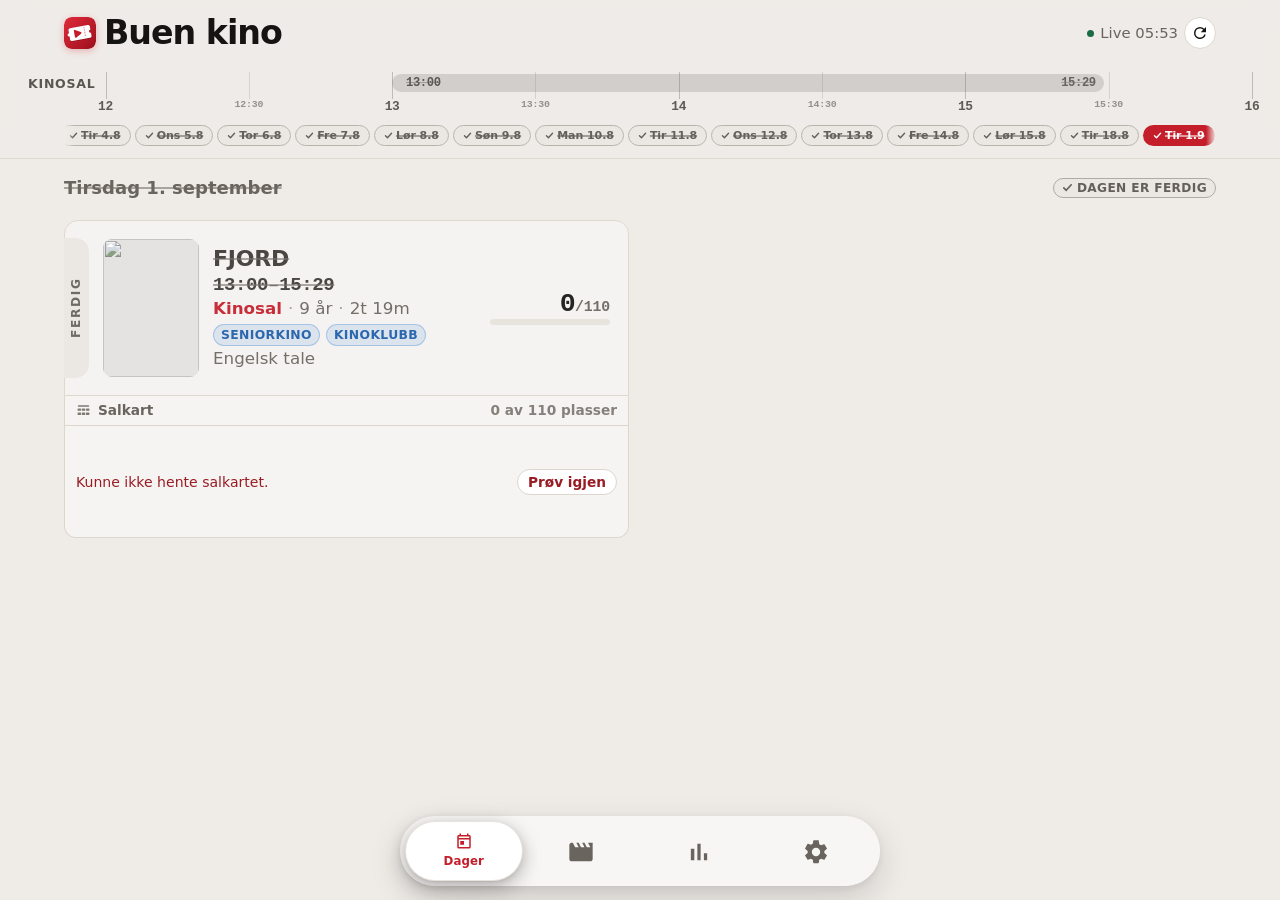
==== index.html @ ae2799fc "Polish timeline theming and relocate expand on non-day tabs Move the phone/tablet expand chevron int" ====
<!DOCTYPE html>
<html lang="nb" data-theme="light">
  <head>
    <meta charset="UTF-8" />
    <meta
      name="viewport"
      content="width=device-width, initial-scale=1, viewport-fit=cover"
    />
    <meta name="theme-color" content="#efece8" />
    <meta name="apple-mobile-web-app-capable" content="yes" />
    <meta name="apple-mobile-web-app-status-bar-style" content="default" />
    <meta name="description" content="Buen kino – program, tider og solgte billetter" />
    <link rel="manifest" href="manifest.webmanifest" />
    <link rel="icon" href="favicon.svg" type="image/svg+xml" />
    <link rel="icon" href="icons/icon-192.png" type="image/png" sizes="192x192" />
    <link rel="apple-touch-icon" href="apple-touch-icon.png" />
    <meta property="og:type" content="website" />
    <meta property="og:title" content="Buen kino" />
    <meta property="og:description" content="Program, tider og solgte billetter for Buen kino" />
    <meta property="og:url" content="https://t3lluz.github.io/Cinema-Info/" />
    <meta property="og:image" content="https://t3lluz.github.io/Cinema-Info/icons/icon-512.png" />
    <meta name="twitter:card" content="summary" />
    <title>Buen kino</title>
    <link rel="stylesheet" href="styles.css?v=127" />
    <script>
      // Paint the saved theme before the first frame, so a dark visitor
      // never sees a light flash. "system"/unset follows the device.
      try {
        var p = JSON.parse(localStorage.getItem("cinemaInfoPrefs") || "{}");
        var theme =
          p.theme === "dark" || p.theme === "light"
            ? p.theme
            : window.matchMedia &&
                window.matchMedia("(prefers-color-scheme: dark)").matches
              ? "dark"
              : "light";
        document.documentElement.dataset.theme = theme;
        delete document.documentElement.dataset.material;
        var tc = document.querySelector('meta[name="theme-color"]');
        if (tc) tc.content = theme === "dark" ? "#121212" : "#efece8";
        if (p.lang === "en") document.documentElement.lang = "en";
      } catch (e) {}
    </script>
  </head>
  <body data-tab="day">
    <!-- Liquid-glass lenses: app.js draws a displacement map matching
         each element's exact size and corner radius onto these filters,
         so Chromium refracts the backdrop at the rim like curved glass.
         Safari/Firefox fall back to the plain blur declared first in
         CSS. Scale stays 0 (no-op) until the map is drawn. -->
    <svg class="liquid-defs" width="0" height="0" aria-hidden="true" focusable="false">
      <filter id="lens-nav" filterUnits="userSpaceOnUse" color-interpolation-filters="sRGB">
        <feImage result="map" preserveAspectRatio="none" />
        <feDisplacementMap in="SourceGraphic" in2="map" scale="0" xChannelSelector="R" yChannelSelector="G" />
      </filter>
      <filter id="lens-nav-rim" filterUnits="userSpaceOnUse" color-interpolation-filters="sRGB">
        <feImage result="map" preserveAspectRatio="none" />
        <feDisplacementMap in="SourceGraphic" in2="map" scale="0" xChannelSelector="R" yChannelSelector="G" />
      </filter>
      <filter id="lens-chip" filterUnits="userSpaceOnUse" color-interpolation-filters="sRGB">
        <feImage result="map" preserveAspectRatio="none" />
        <feDisplacementMap in="SourceGraphic" in2="map" scale="0" xChannelSelector="R" yChannelSelector="G" />
      </filter>
      <filter id="lens-chip-rim" filterUnits="userSpaceOnUse" color-interpolation-filters="sRGB">
        <feImage result="map" preserveAspectRatio="none" />
        <feDisplacementMap in="SourceGraphic" in2="map" scale="0" xChannelSelector="R" yChannelSelector="G" />
      </filter>
      <filter id="lens-header" filterUnits="userSpaceOnUse" color-interpolation-filters="sRGB">
        <feImage result="map" preserveAspectRatio="none" />
        <feDisplacementMap in="SourceGraphic" in2="map" scale="0" xChannelSelector="R" yChannelSelector="G" />
      </filter>
    </svg>
    <header class="top">
      <div class="top-row">
        <div class="brand">
          <img class="brand-mark" src="favicon.svg" alt="" width="28" height="28" />
          <h1>Buen kino</h1>
        </div>
        <div class="top-actions">
          <p id="statusText" class="status">—</p>
          <button id="refreshBtn" class="icon-btn" type="button" aria-label="Oppdater">
            <svg viewBox="0 0 24 24" width="16" height="16" aria-hidden="true">
              <path
                fill="currentColor"
                d="M17.65 6.35A7.95 7.95 0 0 0 12 4a8 8 0 1 0 7.75 10h-2.1A6 6 0 1 1 12 6c1.66 0 3.14.69 4.22 1.78L13 11h7V4l-2.35 2.35Z"
              />
            </svg>
          </button>
        </div>
      </div>

      <div id="timeline" class="timeline" hidden>
        <div id="timelineMain" class="tl-main"></div>
      </div>

      <div id="dayControls" class="day-controls">
        <div class="day-controls-body">
          <button
            id="jumpTodayBtn"
            class="jump-today"
            type="button"
            hidden
            aria-label="Gå til i dag"
          >
            <span class="jump-today-arrow" aria-hidden="true">‹</span>
            <span data-i18n="today">I dag</span>
          </button>
          <div id="dayTabs" class="day-tabs" role="tablist" aria-label="Velg dag"></div>
          <button
            id="timelineExpandBtn"
            class="tl-expand"
            type="button"
            aria-expanded="false"
            aria-controls="timelineMain"
            aria-label="Vis detaljer"
          >
            <svg class="tl-expand-chevron" viewBox="0 0 24 24" width="16" height="16" aria-hidden="true">
              <path
                fill="currentColor"
                d="M7.4 9.4 12 14l4.6-4.6L18 10.8l-6 6-6-6z"
              />
            </svg>
          </button>
        </div>
      </div>
    </header>

    <main class="main">
      <section id="view-day" class="view" data-view="day" aria-live="polite">
        <div id="daySwipe" class="day-swipe">
          <div id="dayPanePrev" class="content day-pane prev no-anim" aria-hidden="true"></div>
          <div id="content" class="content">
            <div class="state loading">
              <div class="spinner" aria-hidden="true"></div>
              <p data-i18n="loading">Henter program…</p>
            </div>
          </div>
          <div id="dayPaneNext" class="content day-pane next no-anim" aria-hidden="true"></div>
        </div>
      </section>

      <section id="view-movies" class="view" data-view="movies" hidden>
        <div id="moviesContent" class="content movies-content"></div>
      </section>

      <section id="view-stats" class="view" data-view="stats" hidden>
        <div id="statsContent" class="content stats-content"></div>
      </section>

      <section id="view-settings" class="view" data-view="settings" hidden>
        <div id="settingsContent" class="content settings-content"></div>
      </section>
    </main>

    <nav class="pill-nav" aria-label="Hovedmeny">
      <!-- Shell / selection / tabs are siblings so each glass layer can
           sample the page behind it. Nesting backdrop-filters stacked a
           fake painted rim on top of a dead backdrop. -->
      <div class="pill-nav-shell">
        <div class="pill-nav-glass" aria-hidden="true"></div>
        <div class="pill-nav-rim" aria-hidden="true"></div>
        <div class="pill-indicator-track" aria-hidden="true">
          <div class="pill-lens">
            <span class="pill-indicator"></span>
            <span class="pill-indicator-rim"></span>
          </div>
        </div>
        <div class="pill-nav-inner" role="tablist">
          <button type="button" class="pill-tab" data-tab="day" role="tab" aria-selected="true" aria-controls="view-day">
            <svg viewBox="0 0 24 24" width="20" height="20" aria-hidden="true">
              <path fill="currentColor" d="M19 4h-1V2h-2v2H8V2H6v2H5c-1.1 0-2 .9-2 2v14c0 1.1.9 2 2 2h14c1.1 0 2-.9 2-2V6c0-1.1-.9-2-2-2Zm0 16H5V10h14v10Zm0-12H5V6h14v2ZM7 12h5v5H7v-5Z" />
            </svg>
            <span class="pill-tab-label" data-i18n="nav.day">Dager</span>
          </button>
          <button type="button" class="pill-tab" data-tab="movies" role="tab" aria-selected="false" aria-controls="view-movies">
            <svg viewBox="0 0 24 24" width="20" height="20" aria-hidden="true">
              <path fill="currentColor" d="M18 4l2 4h-3l-2-4h-2l2 4h-3l-2-4H8l2 4H7L5 4H4c-1.1 0-1.99.9-1.99 2L2 18c0 1.1.9 2 2 2h16c1.1 0 2-.9 2-2V4h-4Z" />
            </svg>
            <span class="pill-tab-label" data-i18n="nav.movies">Filmer</span>
          </button>
          <button type="button" class="pill-tab" data-tab="stats" role="tab" aria-selected="false" aria-controls="view-stats">
            <svg viewBox="0 0 24 24" width="20" height="20" aria-hidden="true">
              <path fill="currentColor" d="M5 9.2h3V19H5V9.2ZM10.6 5h2.8v14h-2.8V5Zm5.6 8H19v6h-2.8v-6Z" />
            </svg>
            <span class="pill-tab-label" data-i18n="nav.stats">Statistikk</span>
          </button>
          <button type="button" class="pill-tab" data-tab="settings" role="tab" aria-selected="false" aria-controls="view-settings">
            <svg viewBox="0 0 24 24" width="20" height="20" aria-hidden="true">
              <path fill="currentColor" d="M19.14 12.94c.04-.31.06-.63.06-.94s-.02-.63-.06-.94l2.03-1.58a.49.49 0 0 0 .12-.61l-1.92-3.32a.49.49 0 0 0-.59-.22l-2.39.96a7.1 7.1 0 0 0-1.63-.94l-.36-2.54A.49.49 0 0 0 13.9 2h-3.8a.49.49 0 0 0-.48.41l-.36 2.54c-.6.24-1.14.55-1.63.94l-2.39-.96a.49.49 0 0 0-.59.22L2.73 8.87a.48.48 0 0 0 .12.61l2.03 1.58c-.04.31-.06.63-.06.94s.02.63.06.94l-2.03 1.58a.49.49 0 0 0-.12.61l1.92 3.32c.12.22.37.29.59.22l2.39-.96c.5.39 1.04.71 1.63.94l.36 2.54c.05.24.24.41.48.41h3.8c.24 0 .44-.17.49-.41l.36-2.54c.6-.24 1.14-.55 1.63-.94l2.39.96c.22.08.47 0 .59-.22l1.92-3.32a.49.49 0 0 0-.12-.61l-2.01-1.58ZM12 15.6A3.6 3.6 0 1 1 12 8.4a3.6 3.6 0 0 1 0 7.2Z" />
            </svg>
            <span class="pill-tab-label" data-i18n="nav.settings">Innstillinger</span>
          </button>
        </div>
      </div>
    </nav>

    <script src="app.js?v=94" type="module"></script>
  </body>
</html>
---- styles.css ----
:root,
[data-theme="light"] {
  --bg: #efece8;
  --surface: #ffffff;
  --ink: #161412;
  --muted: #6a645e;
  --line: #ddd6cd;
  --accent: #c41e2a;
  --accent-soft: #fdecee;
  --ok: #1b6b45;
  --ok-soft: #e5f5ec;
  --warn: #9a6700;
  --warn-soft: #fff4d6;
  /* Reserved (held) seats — blue, clearly apart from sold red,
     door-phase amber, and scanned green. */
  --hold: #1d6fd4;
  --done: #6f6964;
  --done-soft: #ebe7e2;
  /* —— Frosted chrome tokens ——
     Navbar, header, and chips use a translucent blur fill.
     Highlight = the specular top edge; stroke = the pane's rim. */
  --glass-fill: rgba(255, 255, 255, 0.52);
  --glass-stroke: rgba(255, 255, 255, 0.62);
  --glass-highlight: rgba(255, 255, 255, 0.75);
  --glass-ring: rgba(22, 20, 18, 0.08);
  /* Refraction: light bends at the rim of a pane — a bright arc where
     it enters (top-left), a softer arc where it leaves (bottom-right),
     a faint glow through the pane, and a vertical sheen. */
  --refract-hi: rgba(255, 255, 255, 0.95);
  --refract-lo: rgba(255, 255, 255, 0.5);
  --refract-glow: rgba(255, 255, 255, 0.26);
  --glass-sheen: rgba(255, 255, 255, 0.3);
  --nav-shadow:
    0 12px 32px rgba(22, 20, 18, 0.16),
    0 2px 8px rgba(22, 20, 18, 0.08);
  /* Selection pebble: solid surface chip with a soft lift shadow. */
  --nav-chip-fill: #ffffff;
  --nav-chip-border: color-mix(in srgb, var(--line) 70%, transparent);
  --nav-chip-shadow:
    0 8px 22px rgba(22, 20, 18, 0.14),
    0 3px 8px rgba(22, 20, 18, 0.1),
    0 1px 2px rgba(22, 20, 18, 0.06);
  --font: "Segoe UI", system-ui, -apple-system, sans-serif;
  --mono: ui-monospace, "SF Mono", Menlo, Consolas, monospace;
  --safe-top: env(safe-area-inset-top, 0px);
  --safe-bottom: env(safe-area-inset-bottom, 0px);
  --nav-h: 66px;
  /* Shared content column — stays phone-sized on mobile, widens on larger screens. */
  --page-max: 720px;
  --page-pad-x: 16px;
  --day-max: 560px;
  --nav-max: 360px;
}

[data-theme="dark"] {
  --bg: #121212;
  --surface: #1e1e1e;
  --ink: #f0f0f0;
  --muted: #a8a8a8;
  --line: #333333;
  --accent: #f04751;
  --accent-soft: #3d1f1e;
  --ok: #62d296;
  --ok-soft: #1e3228;
  --warn: #e8ba55;
  --warn-soft: #332c18;
  --hold: #5b9cf5;
  --done: #9a9a9a;
  --done-soft: #2a2a2a;
  --glass-fill: rgba(40, 40, 40, 0.55);
  --glass-stroke: rgba(255, 255, 255, 0.12);
  --glass-highlight: rgba(255, 255, 255, 0.12);
  --glass-ring: rgba(0, 0, 0, 0.35);
  --refract-hi: rgba(255, 255, 255, 0.3);
  --refract-lo: rgba(255, 255, 255, 0.1);
  --refract-glow: rgba(255, 255, 255, 0.05);
  --glass-sheen: rgba(255, 255, 255, 0.07);
  --nav-shadow:
    0 12px 32px rgba(0, 0, 0, 0.5),
    0 2px 8px rgba(0, 0, 0, 0.3);
  --nav-chip-fill: #2a2a2a;
  --nav-chip-border: color-mix(in srgb, var(--line) 80%, transparent);
  --nav-chip-shadow:
    0 10px 24px rgba(0, 0, 0, 0.5),
    0 3px 8px rgba(0, 0, 0, 0.35),
    0 1px 2px rgba(0, 0, 0, 0.25);
}

* {
  box-sizing: border-box;
}

.theme-anim body,
.theme-anim body * {
  transition:
    background-color 0.35s ease,
    color 0.35s ease,
    border-color 0.35s ease !important;
}

html,
body {
  margin: 0;
  padding: 0;
  /* Views slide in horizontally; never let that push the layout sideways. */
  overflow-x: clip;
}

.no-trans {
  transition: none !important;
}

/* One focus ring for everything a keyboard can reach. */
button:focus-visible,
a:focus-visible,
summary:focus-visible,
input:focus-visible {
  outline: 2px solid var(--accent);
  outline-offset: 2px;
}

html {
  background: var(--bg);
}

body {
  min-height: 100dvh;
  font-family: var(--font);
  color: var(--ink);
  background: var(--bg);
  display: flex;
  flex-direction: column;
  -webkit-tap-highlight-color: transparent;
}

/* The SVG holding the lens filter must never take part in layout. */
.liquid-defs {
  position: absolute;
  width: 0;
  height: 0;
  overflow: hidden;
}

.top {
  position: sticky;
  top: 0;
  z-index: 10;
  /* Horizontal inset lives on the inner column so header + main share one center. */
  padding: calc(12px + var(--safe-top)) 0 10px;
  background: color-mix(in srgb, var(--bg) 55%, transparent);
  border-bottom: 1px solid color-mix(in srgb, var(--line) 80%, transparent);
  backdrop-filter: blur(12px) url(#lens-header) saturate(1);
  -webkit-backdrop-filter: blur(12px) saturate(1);
}

/* Same centered column as .content: max width, then shared side padding. */
.top > * {
  box-sizing: border-box;
  max-width: var(--page-max);
  margin-left: auto;
  margin-right: auto;
  width: 100%;
  padding-left: var(--page-pad-x);
  padding-right: var(--page-pad-x);
}

.top-row {
  display: flex;
  align-items: center;
  justify-content: space-between;
  gap: 10px;
  margin-bottom: 0;
  min-width: 0;
  flex-wrap: nowrap;
  transition: margin-bottom 0.25s ease;
}

body[data-tab="day"] .top-row {
  margin-bottom: 12px;
}

.brand {
  display: flex;
  align-items: center;
  gap: 8px;
  min-width: 0;
  flex: 1 1 auto;
}

/* The same mark as the installed app icon, so the page and the home
   screen shortcut read as one thing. Sized to the title line height. */
.brand-mark {
  width: 28px;
  height: 28px;
  flex: 0 0 auto;
  border-radius: 7px;
  box-shadow: 0 2px 7px color-mix(in srgb, var(--accent) 28%, transparent);
}

h1 {
  margin: 0;
  min-width: 0;
  font-size: clamp(1.2rem, 4.5vw, 1.55rem);
  font-weight: 800;
  letter-spacing: -0.03em;
  line-height: 1.15;
  white-space: nowrap;
  overflow: hidden;
  text-overflow: ellipsis;
}

.top-actions {
  display: flex;
  align-items: center;
  gap: 6px;
  flex: 0 1 auto;
  min-width: 0;
}

.icon-btn {
  width: 28px;
  height: 28px;
  border: 1px solid var(--line);
  border-radius: 50%;
  background: var(--surface);
  color: var(--ink);
  display: inline-flex;
  align-items: center;
  justify-content: center;
  cursor: pointer;
  flex-shrink: 0;
  transition: background 0.15s ease, transform 0.15s ease;
}

.icon-btn svg {
  width: 16px;
  height: 16px;
}

.icon-btn:active {
  background: color-mix(in srgb, var(--ink) 8%, var(--surface));
  transform: scale(0.92);
}

@media (hover: hover) {
  .icon-btn:hover {
    border-color: color-mix(in srgb, var(--accent) 40%, var(--line));
    color: var(--accent);
  }
}

.icon-btn[hidden] {
  display: none;
}

.icon-btn.spinning svg {
  animation: spin 0.8s linear infinite;
}

/* The pill row collapses via a 1fr→0fr grid track so the header resizes
   smoothly on tab switches instead of jumping when the pills vanish. */
.day-controls {
  display: grid;
  grid-template-rows: 1fr;
  margin-top: 6px;
  transition:
    grid-template-rows 0.25s ease,
    margin-top 0.25s ease,
    opacity 0.2s ease,
    visibility 0.25s;
}

.day-controls[hidden] {
  display: grid;
  grid-template-rows: 0fr;
  margin-top: 0;
  visibility: hidden;
  opacity: 0;
  pointer-events: none;
}

/* Padding would keep the collapsed track 2px tall; fold it away too. */
.day-controls[hidden] .day-tabs {
  padding-bottom: 0;
}

.day-controls[hidden] .day-controls-body {
  overflow: hidden;
}

.day-controls-body {
  display: flex;
  align-items: center;
  gap: 8px;
  min-height: 0;
  min-width: 0;
}

/* Soften the pills into the expand chevron on the right, matching the
   left-edge fade of the day strip. */
.day-controls-body:has(.tl-expand:not([hidden])) .day-tabs {
  mask-image: linear-gradient(
    to right,
    transparent,
    #000 10px,
    #000 calc(100% - 18px),
    transparent
  );
}

/* One-tap return when browsing another day — sits outside the scroll
   strip so today is always reachable without hunting for its pill.
   Day pills share these metrics so the strip stays one height. */
.jump-today,
.day-tab {
  padding: 3px 9px;
  font-size: 11px;
  font-weight: 700;
  letter-spacing: -0.005em;
  line-height: 1.2;
}

.jump-today {
  flex: 0 0 auto;
  display: inline-flex;
  align-items: center;
  justify-content: center;
  gap: 2px;
  margin: 0;
  padding-left: 7px;
  border: 1px solid color-mix(in srgb, var(--accent) 45%, var(--line));
  border-radius: 999px;
  background: color-mix(in srgb, var(--accent) 10%, var(--surface));
  color: color-mix(in srgb, var(--accent) 88%, var(--ink));
  font: inherit;
  font-size: 11px;
  font-weight: 700;
  letter-spacing: -0.005em;
  line-height: 1.2;
  white-space: nowrap;
  cursor: pointer;
  transition: background 0.2s ease, transform 0.15s ease;
}

.jump-today-arrow {
  font-size: 1.05em;
  font-weight: 800;
  line-height: 1;
  opacity: 0.85;
}

.jump-today[data-dir="forward"] {
  flex-direction: row-reverse;
  padding-left: 9px;
  padding-right: 7px;
}

.jump-today:active {
  transform: scale(0.95);
}

.jump-today[hidden] {
  display: none;
}

.day-tabs {
  position: relative;
  display: flex;
  align-items: center;
  gap: 4px;
  flex: 1 1 auto;
  min-height: 0;
  min-width: 0;
  overflow-x: auto;
  margin: 0;
  padding: 0 1px;
  scroll-padding-inline: 2px;
  transition: padding-bottom 0.25s ease;
  scrollbar-width: none;
  -webkit-overflow-scrolling: touch;
  scroll-snap-type: x proximity;
  overscroll-behavior-x: contain;
  /* Soften the hard clip as pills scroll off either edge. */
  mask-image: linear-gradient(
    to right,
    transparent,
    #000 10px,
    #000 calc(100% - 10px),
    transparent
  );
}

.day-indicator {
  position: absolute;
  top: 0;
  bottom: 0;
  height: auto;
  border-radius: 999px;
  background: var(--accent);
  z-index: 0;
  pointer-events: none;
  transition:
    left 0.32s cubic-bezier(0.3, 1.25, 0.4, 1),
    width 0.32s cubic-bezier(0.3, 1.25, 0.4, 1),
    transform 0.28s cubic-bezier(0.34, 1.56, 0.5, 1);
}

/* Travel shape of the liquid move: while gliding, the blob squashes
   flatter and a touch wider like a droplet in motion, then the base
   transition springs it back to its resting shape as it lands. */
.day-indicator.liquid-travel,
.seg-indicator.liquid-travel {
  transform: scaleX(1.08) scaleY(0.75);
  transition:
    left 0.32s cubic-bezier(0.3, 1.25, 0.4, 1),
    width 0.32s cubic-bezier(0.3, 1.25, 0.4, 1),
    transform 0.14s cubic-bezier(0.3, 0.7, 0.4, 1);
}

.day-tabs::-webkit-scrollbar {
  display: none;
}

/* Slim enough that a week fits on a phone: the strip is a way to move
   between days, not a place to read a date off — the day's full name is
   spelled out in the heading right below it. Same size as .jump-today. */
.day-tab {
  position: relative;
  z-index: 1;
  flex: 0 0 auto;
  display: inline-flex;
  align-items: center;
  gap: 3px;
  scroll-snap-align: center;
  border: 1px solid var(--line);
  background: var(--surface);
  color: var(--ink);
  border-radius: 999px;
  font: inherit;
  font-size: 11px;
  font-weight: 700;
  letter-spacing: -0.005em;
  line-height: 1.2;
  cursor: pointer;
  white-space: nowrap;
  transition: background 0.25s ease 0.08s, color 0.25s ease 0.08s,
    border-color 0.25s ease 0.08s, transform 0.15s ease;
}

/* The pill is slim to look at, but the thumb gets a full-height target. */
.day-tab::after {
  content: "";
  position: absolute;
  inset: -8px 0;
}

.day-tab:active {
  transform: scale(0.95);
}

.day-tab.past {
  opacity: 0.9;
}

/* A day whose last showing has finished is ticked off and crossed out,
   so the strip reads like a week you can see the end of. */
.day-tab-check {
  display: none;
  width: 9px;
  height: 9px;
  flex: 0 0 auto;
  fill: none;
  stroke: currentColor;
  stroke-width: 2.4;
  stroke-linecap: round;
  stroke-linejoin: round;
}

/* Today keeps an accent outline even when you are browsing another day,
   so the strip always says where "now" is. */
.day-tab.today {
  border-color: color-mix(in srgb, var(--accent) 45%, var(--line));
  color: color-mix(in srgb, var(--accent) 82%, var(--ink));
}

.day-tab.done {
  background: var(--done-soft);
  border-color: color-mix(in srgb, var(--done) 32%, var(--line));
  color: color-mix(in srgb, var(--done) 88%, var(--ink));
  opacity: 1;
}

.day-tab.done .day-tab-check {
  display: block;
}

.day-tab.done .day-tab-label {
  text-decoration: line-through;
  text-decoration-thickness: 1.5px;
  text-decoration-color: color-mix(in srgb, currentColor 55%, transparent);
}

.day-tab[aria-selected="true"] {
  background: transparent;
  border-color: transparent;
  color: #fff;
  opacity: 1;
}

/* The freshness note carries a dot: grey for the nightly snapshot, a
   pulsing green while the numbers are coming straight from DX. */
.status {
  display: flex;
  align-items: center;
  justify-content: flex-end;
  gap: 6px;
  margin: 0;
  min-width: 0;
  max-width: min(9.5rem, 34vw);
  font-size: 0.72rem;
  color: var(--muted);
  text-align: right;
  line-height: 1.2;
  white-space: nowrap;
  overflow: hidden;
  text-overflow: ellipsis;
}

.status::before {
  content: "";
  width: 7px;
  height: 7px;
  flex: 0 0 auto;
  border-radius: 50%;
  background: color-mix(in srgb, var(--muted) 50%, transparent);
  transition: background-color 0.25s ease;
}

.status.live::before {
  --pulse-color: var(--ok);
  background: var(--ok);
  animation: pulse 2.2s ease-in-out infinite;
}

.status.bad::before {
  background: var(--accent);
}

/* —— Header timeline ——
   Compact coloured pills with start/end clocks.
   Expand → rich Gantt (poster + title + times). On phone/tablet the
   track area scrolls horizontally so bars have room. */
.timeline {
  position: relative;
  display: flex;
  flex-direction: column;
  gap: 4px;
  /* Only set vertical margin — horizontal auto centering comes from .top > *. */
  margin-top: 12px;
  padding: 8px 0 2px;
  animation: rise 0.32s ease both;
}

.timeline[hidden] {
  display: none;
}

.tl-main {
  display: grid;
  grid-template-columns: auto minmax(0, 1fr);
  gap: 10px;
  align-items: stretch;
  min-width: 0;
}

.tl-names {
  display: flex;
  flex-direction: column;
  gap: 6px;
  justify-content: flex-start;
  padding-bottom: 18px;
  transition: gap 0.4s cubic-bezier(0.3, 0.75, 0.25, 1);
}

.tl-lane-name {
  height: 22px;
  display: flex;
  align-items: center;
  font-size: 0.58rem;
  font-weight: 750;
  letter-spacing: 0.06em;
  text-transform: uppercase;
  color: color-mix(in srgb, var(--muted) 82%, var(--ink));
  white-space: nowrap;
  overflow: hidden;
  transition:
    height 0.4s cubic-bezier(0.3, 0.75, 0.25, 1),
    opacity 0.3s ease;
}

.tl-lane-short {
  display: none;
}

.tl-scroller {
  min-width: 0;
  overflow: visible;
}

/* Timeline detail chevron — phone/tablet only (desktop uses hover).
   Day tab: docks at the far right of the pills (paired with "I dag").
   Other tabs: lives in the header actions next to refresh. */
.tl-expand {
  flex: 0 0 auto;
  display: inline-flex;
  align-items: center;
  justify-content: center;
  width: 28px;
  height: 28px;
  margin: 0;
  padding: 0;
  border: 1px solid color-mix(in srgb, var(--line) 85%, var(--ink));
  border-radius: 999px;
  background: color-mix(in srgb, var(--surface) 92%, transparent);
  color: color-mix(in srgb, var(--muted) 55%, var(--ink));
  box-shadow: 0 1px 2px color-mix(in srgb, var(--ink) 6%, transparent);
  font: inherit;
  line-height: 1;
  cursor: pointer;
  -webkit-tap-highlight-color: transparent;
  z-index: 2;
  transition:
    color 0.22s ease,
    background 0.22s ease,
    border-color 0.22s ease,
    box-shadow 0.22s ease,
    transform 0.15s ease;
}

.tl-expand:hover {
  color: var(--ink);
  border-color: color-mix(in srgb, var(--accent) 38%, var(--line));
  background: color-mix(in srgb, var(--surface) 94%, var(--accent-soft));
}

.tl-expand:active {
  transform: scale(0.94);
}

.tl-expand:focus {
  outline: none;
}

.tl-expand:focus-visible {
  outline: 2px solid color-mix(in srgb, var(--accent) 55%, var(--ink));
  outline-offset: 2px;
}

.tl-expand[hidden] {
  display: none;
}

.tl-expand[aria-expanded="true"] {
  color: color-mix(in srgb, var(--accent) 82%, var(--ink));
  border-color: color-mix(in srgb, var(--accent) 48%, var(--line));
  background: color-mix(in srgb, var(--accent-soft) 62%, var(--surface));
  box-shadow: 0 1px 3px color-mix(in srgb, var(--accent) 16%, transparent);
}

.tl-expand-chevron {
  display: block;
  flex: 0 0 auto;
  transition: transform 0.4s cubic-bezier(0.3, 0.75, 0.25, 1);
}

.tl-expand[aria-expanded="true"] .tl-expand-chevron {
  transform: rotate(180deg);
}

/* Header chrome twin of .icon-btn — same circle family as refresh. */
.tl-expand--header {
  background: var(--surface);
  border-color: var(--line);
  color: var(--ink);
  box-shadow: none;
}

.tl-expand--header:hover {
  border-color: color-mix(in srgb, var(--accent) 40%, var(--line));
  color: var(--accent);
  background: var(--surface);
}

.tl-expand--header[aria-expanded="true"] {
  color: var(--accent);
  border-color: color-mix(in srgb, var(--accent) 45%, var(--line));
  background: color-mix(in srgb, var(--accent-soft) 70%, var(--surface));
}

[data-theme="dark"] .tl-expand,
[data-theme="dark"] .tl-expand--header {
  background: color-mix(in srgb, var(--surface) 88%, #fff);
  border-color: color-mix(in srgb, var(--line) 70%, #fff);
  color: color-mix(in srgb, var(--ink) 88%, var(--muted));
}

[data-theme="dark"] .tl-expand[aria-expanded="true"],
[data-theme="dark"] .tl-expand--header[aria-expanded="true"] {
  color: var(--accent);
  border-color: color-mix(in srgb, var(--accent) 50%, var(--line));
  background: color-mix(in srgb, var(--accent-soft) 75%, var(--surface));
}

@media (min-width: 860px) and (hover: hover) {
  .tl-expand {
    display: none;
  }
}

/* Phone: shorter hall labels (Kino/Stor) and a tighter gutter so the
   tracks themselves get the width. Full names return from 700px up. */
@media (max-width: 699px) {
  .tl-main {
    gap: 6px;
  }

  .tl-lane-name {
    font-size: 0.5rem;
    letter-spacing: 0.04em;
  }

  .tl-lane-full {
    display: none;
  }

  .tl-lane-short {
    display: inline;
  }
}

/* Phone/tablet expanded: widen the track canvas and scroll sideways. */
@media (max-width: 859px) {
  .timeline.is-expanded .tl-scroller {
    overflow-x: auto;
    overscroll-behavior-x: contain;
    -webkit-overflow-scrolling: touch;
    scrollbar-width: none;
    mask-image: linear-gradient(
      to right,
      transparent,
      #000 12px,
      #000 calc(100% - 12px),
      transparent
    );
  }

  .timeline.is-expanded .tl-scroller::-webkit-scrollbar {
    display: none;
  }

  .timeline.is-expanded .tl-area {
    min-width: max(100%, 46rem);
  }
}

.tl-area {
  position: relative;
  min-width: 0;
}

.tl-gridlines {
  position: absolute;
  inset: 0 0 18px;
  pointer-events: none;
  z-index: 0;
}

.tl-gridline {
  position: absolute;
  top: 0;
  bottom: 0;
  width: 1px;
  background: color-mix(in srgb, var(--ink) 14%, var(--line));
  transition: left 0.4s cubic-bezier(0.3, 0.75, 0.25, 1), opacity 0.3s ease;
}

.tl-gridline.minor {
  background: color-mix(in srgb, var(--ink) 7%, var(--line));
  opacity: 0.7;
}

.tl-tracks {
  position: relative;
  z-index: 1;
  display: flex;
  flex-direction: column;
  gap: 6px;
  transition: gap 0.4s cubic-bezier(0.3, 0.75, 0.25, 1);
}

.tl-track {
  position: relative;
  height: 22px;
  background: transparent;
  transition:
    height 0.4s cubic-bezier(0.3, 0.75, 0.25, 1),
    opacity 0.3s ease;
}

/* Morphing between days: bars glide and stretch to the new day's shows,
   timed to land with the page as it slides in. Compact clocks sit at
   opposite ends; expand grows poster + title in place. */
.tl-block {
  position: absolute;
  top: 2px;
  bottom: 2px;
  border: 0;
  border-radius: 999px;
  background: color-mix(in srgb, var(--accent) 82%, transparent);
  color: #fff;
  display: flex;
  align-items: center;
  justify-content: flex-start;
  gap: 6px;
  padding: 0 8px;
  overflow: hidden;
  white-space: nowrap;
  cursor: pointer;
  -webkit-tap-highlight-color: transparent;
  font: inherit;
  text-align: left;
  container-type: inline-size;
  box-shadow: 0 1px 2px color-mix(in srgb, var(--ink) 10%, transparent);
  transition:
    left 0.4s cubic-bezier(0.3, 0.75, 0.25, 1),
    width 0.4s cubic-bezier(0.3, 0.75, 0.25, 1),
    top 0.38s cubic-bezier(0.3, 0.75, 0.25, 1),
    bottom 0.38s cubic-bezier(0.3, 0.75, 0.25, 1),
    opacity 0.3s ease,
    background-color 0.35s ease,
    color 0.3s ease,
    box-shadow 0.35s ease,
    border-radius 0.38s cubic-bezier(0.3, 0.75, 0.25, 1),
    padding 0.38s cubic-bezier(0.3, 0.75, 0.25, 1),
    gap 0.35s ease,
    transform 0.12s ease;
}

.tl-block-poster,
.tl-block-poster-fallback {
  display: block;
  flex: 0 0 0;
  width: 0;
  height: 0;
  min-width: 0;
  min-height: 0;
  opacity: 0;
  margin: 0;
  padding: 0;
  border: 0;
  overflow: hidden;
  pointer-events: none;
  border-radius: 6px;
  object-fit: cover;
  background: color-mix(in srgb, var(--line) 55%, var(--surface));
  transition:
    width 0.4s cubic-bezier(0.3, 0.75, 0.25, 1),
    height 0.4s cubic-bezier(0.3, 0.75, 0.25, 1),
    flex-basis 0.4s cubic-bezier(0.3, 0.75, 0.25, 1),
    opacity 0.28s ease,
    margin 0.4s cubic-bezier(0.3, 0.75, 0.25, 1);
}

.tl-block-poster-fallback {
  display: flex;
  align-items: center;
  justify-content: center;
  font-size: 0.72rem;
  font-weight: 800;
  color: var(--muted);
  background: linear-gradient(
    145deg,
    color-mix(in srgb, var(--line) 45%, var(--surface)),
    var(--line)
  );
}

.tl-block-meta {
  display: flex;
  flex: 1 1 auto;
  flex-direction: column;
  align-items: stretch;
  justify-content: center;
  min-width: 0;
  width: 100%;
  gap: 0;
  transition: gap 0.35s ease;
}

.tl-block-title {
  display: block;
  width: 100%;
  max-height: 0;
  min-width: 0;
  opacity: 0;
  overflow: hidden;
  text-overflow: ellipsis;
  font-size: 0.72rem;
  font-weight: 700;
  letter-spacing: -0.01em;
  line-height: 1.15;
  transform: translateY(5px);
  transition:
    max-height 0.35s cubic-bezier(0.3, 0.75, 0.25, 1),
    opacity 0.28s ease,
    transform 0.35s cubic-bezier(0.3, 0.75, 0.25, 1);
}

.tl-block-times {
  display: flex;
  align-items: baseline;
  justify-content: space-between;
  gap: 6px;
  width: 100%;
  min-width: 0;
  transition: gap 0.3s ease, justify-content 0.3s ease;
}

/* Times inherit the bar colour; pin white on solid red fills so theme
   transitions or status classes cannot leave dark ink on accent. */
.tl-block:not(.done):not(.estimated):not(.live):not(.soon),
.tl-block.upcoming {
  color: #fff;
}

.tl-block:not(.done):not(.estimated):not(.live):not(.soon) .tl-block-start,
.tl-block:not(.done):not(.estimated):not(.live):not(.soon) .tl-block-end,
.tl-block.upcoming .tl-block-start,
.tl-block.upcoming .tl-block-end {
  color: #fff;
}

.tl-block:focus {
  outline: none;
}

.tl-block:focus-visible {
  outline: 2px solid color-mix(in srgb, var(--accent) 55%, var(--ink));
  outline-offset: 2px;
  z-index: 1;
}

.tl-block:active {
  transform: scale(0.985);
}

.tl-exit {
  pointer-events: none;
}

.tl-block-start,
.tl-block-end {
  flex: 0 0 auto;
  font-family: var(--mono);
  font-size: 0.58rem;
  font-weight: 700;
  font-variant-numeric: tabular-nums;
  letter-spacing: -0.03em;
  line-height: 1;
}

.tl-block-end {
  margin-left: 0;
  text-align: right;
  opacity: 0.9;
}

/* Very short bars: keep only the start clock, centered. */
@container (max-width: 52px) {
  .tl-block-end {
    display: none;
  }

  .tl-block {
    justify-content: center;
    padding: 0 4px;
  }
}

.tl-block.done {
  background: color-mix(in srgb, var(--done) 22%, transparent);
  color: color-mix(in srgb, var(--done) 78%, var(--ink));
  box-shadow: none;
}

.tl-block.done .tl-block-start,
.tl-block.done .tl-block-end,
.tl-block.done .tl-block-title {
  text-decoration: line-through;
  text-decoration-thickness: 1px;
  text-decoration-color: color-mix(in srgb, var(--done) 50%, transparent);
}

.tl-block.done .tl-block-poster,
.tl-block.done .tl-block-poster-fallback {
  filter: grayscale(0.75);
  opacity: 0.85;
}

.tl-block.live {
  background: color-mix(in srgb, var(--ok) 84%, transparent);
  color: #fff;
  box-shadow:
    0 0 0 1px color-mix(in srgb, var(--ok) 35%, transparent),
    0 1px 3px color-mix(in srgb, var(--ok) 28%, transparent);
}

.tl-block.soon {
  background: color-mix(in srgb, var(--warn) 84%, transparent);
  color: #fff;
}

/* Dark theme paints live/soon bars in pastel green/amber — white times
   wash out. Near-black ink on those fills only. Red (accent) bars keep
   white text for contrast on the darker fill. */
[data-theme="dark"] .tl-block.live,
[data-theme="dark"] .tl-block.soon {
  color: #121212;
}

[data-theme="dark"] .tl-block.upcoming,
[data-theme="dark"] .tl-block:not(.live):not(.soon):not(.done):not(.estimated) {
  color: #fff;
}

[data-theme="dark"] .tl-block.done {
  background: color-mix(in srgb, var(--done) 28%, transparent);
  color: color-mix(in srgb, var(--done) 90%, var(--ink));
}

/* Estimated end: outline instead of a busy stripe fill. */
.tl-block.estimated {
  background: color-mix(in srgb, var(--accent) 14%, var(--surface));
  color: color-mix(in srgb, var(--accent) 78%, var(--ink));
  box-shadow: inset 0 0 0 1.5px color-mix(in srgb, var(--accent) 55%, transparent);
}

.tl-block.estimated.live {
  background: color-mix(in srgb, var(--ok) 16%, var(--surface));
  color: color-mix(in srgb, var(--ok) 80%, var(--ink));
  box-shadow: inset 0 0 0 1.5px color-mix(in srgb, var(--ok) 55%, transparent);
}

.tl-block.estimated.soon {
  background: color-mix(in srgb, var(--warn) 18%, var(--surface));
  color: color-mix(in srgb, var(--warn) 78%, var(--ink));
  box-shadow: inset 0 0 0 1.5px color-mix(in srgb, var(--warn) 55%, transparent);
}

.tl-now {
  position: absolute;
  top: -2px;
  bottom: 14px;
  width: 2px;
  border-radius: 2px;
  background: var(--accent);
  z-index: 2;
  pointer-events: none;
  transition:
    left 0.45s cubic-bezier(0.3, 0.75, 0.25, 1),
    opacity 0.3s ease,
    bottom 0.4s cubic-bezier(0.3, 0.75, 0.25, 1);
}

.tl-now-dot {
  position: absolute;
  top: -3px;
  left: 50%;
  transform: translateX(-50%);
  width: 7px;
  height: 7px;
  border-radius: 50%;
  background: var(--accent);
  box-shadow: 0 0 0 2px color-mix(in srgb, var(--bg) 70%, transparent);
  animation: pulse 2s ease-in-out infinite;
}

@keyframes pulse {
  0%,
  100% {
    box-shadow: 0 0 0 0
      color-mix(in srgb, var(--pulse-color, var(--accent)) 45%, transparent);
  }
  50% {
    box-shadow: 0 0 0 5px transparent;
  }
}

/* Flash the day-list card after a timeline tap. */
.show-card.tl-target,
.show-row.tl-target > .show-card {
  animation: tlTarget 1.05s ease;
}

@keyframes tlTarget {
  0% {
    border-color: color-mix(in srgb, var(--accent) 55%, var(--line));
  }
  35% {
    border-color: color-mix(in srgb, var(--accent) 40%, var(--line));
  }
  100% {
    border-color: var(--line);
  }
}

.tl-hours {
  position: relative;
  height: 18px;
  margin-top: 5px;
}

.tl-hour {
  position: absolute;
  transform: translateX(-50%);
  font-family: var(--mono);
  font-size: 0.58rem;
  font-weight: 700;
  color: color-mix(in srgb, var(--muted) 88%, var(--ink));
  font-variant-numeric: tabular-nums;
  letter-spacing: -0.02em;
  transition: left 0.45s cubic-bezier(0.3, 0.75, 0.25, 1), opacity 0.3s ease;
}

.tl-hour.minor {
  font-size: 0.46rem;
  font-weight: 550;
  color: color-mix(in srgb, var(--muted) 68%, transparent);
}

.main {
  flex: 1;
  display: flex;
  flex-direction: column;
  min-height: 0;
  position: relative;
  padding-bottom: calc(var(--nav-h) + 28px + var(--safe-bottom));
}

.view[hidden] {
  display: none;
}

/* —— Tab transitions: the whole page slides sideways —— */
.view.tab-in-right {
  animation: tabInRight 0.32s cubic-bezier(0.3, 0.75, 0.25, 1) both;
}

.view.tab-in-left {
  animation: tabInLeft 0.32s cubic-bezier(0.3, 0.75, 0.25, 1) both;
}

/* The outgoing view keeps rendering on top of the page flow while it
   slides away; --tab-shift compensates for the pre-switch scroll offset. */
.view.tab-ghost {
  position: absolute;
  top: 0;
  left: 0;
  right: 0;
  pointer-events: none;
}

.view.tab-out-left {
  animation: tabOutLeft 0.32s cubic-bezier(0.3, 0.75, 0.25, 1) both;
}

.view.tab-out-right {
  animation: tabOutRight 0.32s cubic-bezier(0.3, 0.75, 0.25, 1) both;
}

@keyframes tabInRight {
  from {
    transform: translateX(100%);
  }
  to {
    transform: translateX(0);
  }
}

@keyframes tabInLeft {
  from {
    transform: translateX(-100%);
  }
  to {
    transform: translateX(0);
  }
}

@keyframes tabOutLeft {
  from {
    transform: translate(0, var(--tab-shift, 0px));
  }
  to {
    transform: translate(-100%, var(--tab-shift, 0px));
  }
}

@keyframes tabOutRight {
  from {
    transform: translate(0, var(--tab-shift, 0px));
  }
  to {
    transform: translate(100%, var(--tab-shift, 0px));
  }
}

/* —— Day swipe: track follows the finger, neighbour day peeks in —— */
#view-day {
  /* The browser keeps vertical panning; horizontal drags are ours. */
  touch-action: pan-y;
}

/* The swipe track is moved with translate3d from JS (finger-follow while
   dragging, a rAF spring on release) — no CSS transition involved, so a
   snap can never be left hanging halfway. */
.day-swipe {
  position: relative;
  will-change: transform;
}

.day-pane {
  position: absolute;
  top: 0;
  bottom: 0;
  overflow: hidden;
  pointer-events: none;
}

.day-pane.prev {
  left: -100%;
  right: 100%;
}

.day-pane.next {
  left: 100%;
  right: -100%;
}

@media (prefers-reduced-motion: reduce) {
  .view.tab-in-right,
  .view.tab-in-left,
  .view.tab-out-left,
  .view.tab-out-right,
  .tile-expand-panel,
  .tile-expand-panel.is-leaving {
    animation-duration: 0.01s;
  }
}

.content {
  flex: 1;
  padding: 12px var(--page-pad-x) 20px;
  max-width: var(--page-max);
  margin-left: auto;
  margin-right: auto;
  width: 100%;
}

.section-label {
  display: flex;
  align-items: center;
  gap: 10px;
  padding: 0 0 6px;
  text-align: left;
  font-size: 0.85rem;
  font-weight: 700;
  color: var(--ink);
}

.section-label .done-tag {
  margin-left: auto;
}

.section-label.all-done .section-label-text {
  color: var(--muted);
  text-decoration: line-through;
  text-decoration-thickness: 2px;
  text-decoration-color: color-mix(in srgb, var(--done) 55%, transparent);
}

/* —— Done markers ——
   The same tick and the same crossed-out line, wherever something has
   finished: the day strip, the day header, a card, a movie tile. */
.done-glyph {
  width: 11px;
  height: 11px;
  flex: 0 0 auto;
  fill: none;
  stroke: currentColor;
  stroke-width: 2.4;
  stroke-linecap: round;
  stroke-linejoin: round;
}

.done-tag {
  display: inline-flex;
  align-items: center;
  gap: 4px;
  flex: 0 0 auto;
  padding: 2px 8px;
  border-radius: 999px;
  border: 1px solid var(--line);
  background: color-mix(in srgb, var(--line) 20%, var(--surface));
  color: var(--muted);
  font-size: 0.64rem;
  font-weight: 800;
  letter-spacing: 0.03em;
  text-transform: uppercase;
  text-decoration: none;
  white-space: nowrap;
  font-variant-numeric: tabular-nums;
}

.done-tag.all {
  border-color: color-mix(in srgb, var(--done) 40%, var(--line));
  background: var(--done-soft);
  color: color-mix(in srgb, var(--done) 88%, var(--ink));
}

.day-block {
  display: flex;
  flex-direction: column;
  gap: 8px;
  max-width: var(--day-max);
  margin: 0 auto;
  width: 100%;
}

.show-card {
  display: grid;
  grid-template-columns: 52px minmax(0, 1fr) 56px;
  gap: 10px;
  align-items: center;
  padding: 10px;
  border-radius: 12px;
  background: var(--surface);
  border: 1px solid var(--line);
  color: inherit;
  text-decoration: none;
  animation: rise 0.32s ease both;
  animation-delay: calc(var(--i, 0) * 35ms);
}

/* Live/done cards keep a thin left rail with the word written vertically
   so status is readable without a coloured edge stripe. */
.show-card.has-status {
  grid-template-columns: 16px 52px minmax(0, 1fr) 56px;
  padding-left: 0;
  column-gap: 8px;
  row-gap: 0;
}

.show-status {
  grid-row: 1 / -1;
  align-self: stretch;
  display: flex;
  align-items: center;
  justify-content: center;
  margin: -1px 0 -1px -1px;
  padding: 8px 0;
  /* Left radii + 180° rotate → rounded right corners on the card edge. */
  border-radius: 12px 0 0 12px;
  writing-mode: vertical-rl;
  transform: rotate(180deg);
  font-size: 0.58rem;
  font-weight: 800;
  letter-spacing: 0.14em;
  text-transform: uppercase;
  line-height: 1;
  user-select: none;
}

.show-status span {
  display: block;
}

.show-card.live .show-status {
  background: var(--ok-soft);
  color: color-mix(in srgb, var(--ok) 88%, var(--ink));
}

.show-card.done .show-status {
  background: var(--done-soft);
  color: color-mix(in srgb, var(--done) 88%, var(--ink));
}

.show-card.has-status .admit {
  grid-column: 2 / -1;
  margin-left: 2px;
}

/* A view redraws whenever a number moves — several times a minute while
   tickets are selling. Only the first draw of a view rises into place;
   after that the figures change where they stand. */
.no-anim .show-card,
.no-anim .movie-tile,
.no-anim .view-intro,
.no-anim .stats-hero,
.no-anim .stats-panel,
.no-anim .bar-row,
.no-anim .rank-row,
.no-anim .stats-kpi {
  animation: none;
}

.show-card.linked {
  cursor: pointer;
  transition: border-color 0.15s ease, transform 0.1s ease;
}

@media (hover: hover) {
  .show-card.linked:hover {
    border-color: color-mix(in srgb, var(--accent) 35%, var(--line));
  }
}

/* No outline or highlight when tapping/clicking through to the ticket page;
   keyboard users still get a visible focus ring. */
a.show-card,
a.tile-show {
  -webkit-tap-highlight-color: transparent;
}

a.show-card:focus,
a.tile-show:focus {
  outline: none;
}

a.show-card:focus-visible,
a.tile-show:focus-visible {
  outline: 2px solid var(--accent);
  outline-offset: 2px;
}

.show-card.linked:active {
  transform: scale(0.99);
}

.show-card.done {
  opacity: 0.92;
  background: color-mix(in srgb, var(--bg) 60%, var(--surface));
}

.show-card.done .time-range,
.show-card.done .show-title {
  color: color-mix(in srgb, var(--ink) 55%, var(--muted));
  text-decoration: line-through;
  text-decoration-thickness: 2px;
  text-decoration-color: color-mix(in srgb, var(--done) 60%, transparent);
}

.show-card.done .poster,
.show-card.done .poster-fallback {
  filter: grayscale(0.7);
}

.poster {
  width: 52px;
  height: 74px;
  border-radius: 7px;
  object-fit: cover;
  background: color-mix(in srgb, var(--line) 70%, var(--surface));
  display: block;
}

.poster-fallback {
  width: 52px;
  height: 74px;
  border-radius: 7px;
  background: linear-gradient(
    145deg,
    color-mix(in srgb, var(--line) 50%, var(--surface)),
    var(--line)
  );
  display: flex;
  align-items: center;
  justify-content: center;
  color: var(--muted);
  font-size: 0.95rem;
  font-weight: 800;
}

.show-main {
  min-width: 0;
  display: flex;
  flex-direction: column;
  gap: 2px;
}

.show-title {
  margin: 0;
  font-size: 0.95rem;
  font-weight: 800;
  line-height: 1.2;
  letter-spacing: -0.01em;
}

.time-range {
  font-family: var(--mono);
  font-size: 0.84rem;
  font-weight: 750;
  letter-spacing: -0.02em;
  font-variant-numeric: tabular-nums;
  color: color-mix(in srgb, var(--ink) 78%, var(--muted));
}

.time-range .sep {
  color: var(--muted);
  font-weight: 500;
}

.meta-line {
  display: flex;
  flex-wrap: wrap;
  align-items: center;
  gap: 4px 6px;
  font-size: 0.75rem;
  color: var(--muted);
  line-height: 1.3;
}

.meta-line .screen {
  color: var(--accent);
  font-weight: 750;
}

.meta-line .dot::before {
  content: "·";
  margin-right: 6px;
  color: color-mix(in srgb, var(--muted) 60%, transparent);
}

.live-progress {
  display: flex;
  align-items: center;
  gap: 8px;
  margin-top: 4px;
}

.live-track {
  position: relative;
  flex: 1;
  height: 6px;
  border-radius: 999px;
  background: color-mix(in srgb, var(--line) 70%, var(--surface));
  border: 1px solid color-mix(in srgb, var(--line) 80%, transparent);
}

.live-fill {
  height: 100%;
  border-radius: 999px;
  background: var(--ok);
}

/* Slider-style thumb riding the leading edge of the fill. */
.live-dot {
  position: absolute;
  top: 50%;
  left: 0;
  transform: translate(-50%, -50%);
  width: 12px;
  height: 12px;
  border-radius: 50%;
  background: var(--ok);
  border: 2px solid var(--surface);
  box-shadow: 0 1px 4px rgba(0, 0, 0, 0.3);
  pointer-events: none;
}

.live-left {
  font-size: 0.66rem;
  font-weight: 700;
  color: var(--ok);
  font-variant-numeric: tabular-nums;
  white-space: nowrap;
}

.badge {
  display: inline-flex;
  align-items: center;
  padding: 2px 7px;
  border-radius: 999px;
  font-size: 0.65rem;
  font-weight: 800;
  letter-spacing: 0.03em;
  text-transform: uppercase;
}

.badge.live {
  background: var(--ok-soft);
  color: var(--ok);
}

.badge.soon {
  background: var(--warn-soft);
  color: var(--warn);
}

.badge.done {
  gap: 3px;
  background: var(--done-soft);
  color: color-mix(in srgb, var(--done) 90%, var(--ink));
}

/* Special programming from Buen's feed: a premiere night pops in the
   accent, Dagkino/Seniorkino/Kinoklubb get a calm blue tag. */
.badge.premiere {
  background: var(--accent-soft);
  color: var(--accent);
  border: 1px solid color-mix(in srgb, var(--accent) 28%, transparent);
}

.badge.special {
  background: color-mix(in srgb, var(--hold) 12%, transparent);
  color: color-mix(in srgb, var(--hold) 78%, var(--ink));
  border: 1px solid color-mix(in srgb, var(--hold) 30%, transparent);
}

/* IMDb / Letterboxd / Tomatometer on the Movies tab. */
.movie-ratings {
  display: flex;
  flex-wrap: wrap;
  align-items: center;
  gap: 6px;
  margin-top: 1px;
}

.rating-badge {
  display: inline-flex;
  align-items: center;
  gap: 4px;
  padding: 2px 7px 2px 4px;
  border-radius: 7px;
  background: color-mix(in srgb, var(--ink) 6%, var(--surface));
  border: 1px solid color-mix(in srgb, var(--ink) 10%, transparent);
  color: var(--ink);
  font-size: 0.72rem;
  font-weight: 800;
  font-variant-numeric: tabular-nums;
  line-height: 1;
  text-decoration: none;
  white-space: nowrap;
}

a.rating-badge:hover {
  border-color: color-mix(in srgb, var(--accent) 45%, transparent);
}

.rating-logo {
  flex: 0 0 auto;
  display: block;
}

.rating-logo.imdb {
  width: 22px;
  height: 22px;
}

.rating-logo.letterboxd {
  width: 15px;
  height: 15px;
}

.rating-logo.tomatoes {
  width: 15px;
  height: 15px;
  color: #fa320a;
}

.rating-badge.tomatoes.rotten .rating-logo.tomatoes {
  color: #0d7c41;
}

.rating-value {
  letter-spacing: -0.02em;
}

.badge-check {
  width: 9px;
  height: 9px;
  flex: 0 0 auto;
  fill: none;
  stroke: currentColor;
  stroke-width: 2.6;
  stroke-linecap: round;
  stroke-linejoin: round;
}

.ticket-col {
  text-align: right;
  display: flex;
  flex-direction: column;
  align-items: flex-end;
  gap: 2px;
}

.ticket-ratio {
  font-family: var(--mono);
  font-size: 1.15rem;
  font-weight: 800;
  letter-spacing: -0.03em;
  font-variant-numeric: tabular-nums;
  line-height: 1;
}

.ticket-sub {
  font-size: 0.7rem;
  color: var(--muted);
}

.ticket-cap {
  font-size: 0.72rem;
  font-weight: 650;
  color: var(--muted);
  letter-spacing: -0.01em;
}

.occ-track {
  width: 56px;
  height: 5px;
  border-radius: 999px;
  background: color-mix(in srgb, var(--line) 70%, var(--surface));
  overflow: hidden;
}

.occ-fill {
  height: 100%;
  border-radius: 999px;
  background: var(--ok);
}

.occ-fill.mid {
  background: var(--warn);
}

.occ-fill.high {
  background: var(--accent);
}

.occ-fill.full {
  background: var(--accent);
}

.ticket-flag {
  font-size: 0.6rem;
  font-weight: 800;
  letter-spacing: 0.03em;
  text-transform: uppercase;
  padding: 2px 6px;
  border-radius: 999px;
  white-space: nowrap;
}

.ticket-flag.full {
  background: var(--accent-soft);
  color: var(--accent);
}

.ticket-flag.few {
  background: var(--warn-soft);
  color: var(--warn);
}

.ticket-res {
  font-size: 0.64rem;
  color: var(--muted);
  white-space: nowrap;
}

.ticket-loading,
.ticket-missing {
  font-size: 0.85rem;
  color: var(--muted);
}

.gap-row {
  display: flex;
  align-items: center;
  gap: 8px;
  color: var(--muted);
  font-size: 0.72rem;
  margin: 0 2px;
}

.gap-row::before,
.gap-row::after {
  content: "";
  flex: 1;
  height: 1px;
  background: repeating-linear-gradient(
    90deg,
    var(--line) 0,
    var(--line) 3px,
    transparent 3px,
    transparent 7px
  );
}

.state {
  display: flex;
  flex-direction: column;
  align-items: center;
  justify-content: center;
  gap: 10px;
  min-height: 40vh;
  text-align: center;
  color: var(--muted);
  font-size: 0.95rem;
  padding: 24px;
}

.state.error {
  color: var(--accent);
}

.state button {
  border: 0;
  border-radius: 12px;
  padding: 12px 16px;
  background: var(--accent);
  color: #fff;
  font: inherit;
  font-weight: 700;
  cursor: pointer;
}

.spinner {
  width: 28px;
  height: 28px;
  border-radius: 50%;
  border: 3px solid var(--line);
  border-top-color: var(--accent);
  animation: spin 0.7s linear infinite;
}

@keyframes spin {
  to {
    transform: rotate(360deg);
  }
}

.empty-note {
  display: flex;
  flex-direction: column;
  align-items: center;
  gap: 10px;
  text-align: center;
  color: var(--muted);
  padding: 34px 12px;
}

.empty-note p {
  margin: 0;
}

.empty-icon {
  width: 30px;
  height: 30px;
  opacity: 0.4;
}

.empty-note.soft {
  flex-direction: row;
  align-items: center;
  gap: 8px;
  padding: 12px 0;
  text-align: left;
  font-size: 0.85rem;
}

.empty-note.soft .empty-icon {
  width: 18px;
  height: 18px;
}

/* —— Views intro ——
   Every tab opens under its own icon and its own word, so the page you
   land on names itself the same way the tab bar does. */
.view-intro {
  display: flex;
  align-items: center;
  gap: 12px;
  max-width: var(--page-max);
  margin: 0 auto 14px;
}

.view-intro-icon {
  display: inline-flex;
  align-items: center;
  justify-content: center;
  flex: 0 0 auto;
  width: 38px;
  height: 38px;
  border-radius: 12px;
  background: var(--accent-soft);
  color: var(--accent);
}

.view-intro-icon svg {
  width: 21px;
  height: 21px;
}

.view-intro-text {
  min-width: 0;
}

.view-intro h2 {
  margin: 0;
  font-size: 1.15rem;
  font-weight: 800;
  letter-spacing: -0.02em;
}

.view-intro p {
  margin: 3px 0 0;
  font-size: 0.85rem;
  color: var(--muted);
}

.view-intro-meta {
  margin-left: auto;
  flex: 0 0 auto;
  align-self: center;
  padding: 4px 10px;
  border-radius: 999px;
  border: 1px solid var(--line);
  background: var(--surface);
  color: var(--muted);
  font-size: 0.66rem;
  font-weight: 800;
  letter-spacing: 0.04em;
  text-transform: uppercase;
  white-space: nowrap;
  font-variant-numeric: tabular-nums;
}

/* The small accent glyph that labels a panel or a settings block. */
.panel-icon {
  width: 17px;
  height: 17px;
  flex: 0 0 auto;
  color: var(--accent);
}

/* —— Movies grid ——
   Tiles pair up only when each one can still fit a showing's day, time,
   hall, and numbers on one line — so the column count follows the room
   the page actually has rather than a guess at the device. */
.movie-grid {
  display: grid;
  grid-template-columns: repeat(auto-fill, minmax(min(100%, 350px), 1fr));
  gap: 10px;
  align-items: stretch;
}

/* On a phone the poster gives up a few pixels so each showing's hall
   name still fits beside its day, time, and numbers. */
.movie-tile {
  position: relative;
  display: grid;
  grid-template-columns: 62px minmax(0, 1fr);
  gap: 10px;
  padding: 11px;
  border-radius: 14px;
  background: var(--surface);
  border: 1px solid var(--line);
  height: 100%;
  align-items: stretch;
  overflow: hidden;
  animation: rise 0.32s ease both;
  animation-delay: calc(min(var(--i, 0), 10) * 35ms);
}

.movie-poster,
.movie-poster-fallback {
  align-self: start;
}

.movie-poster {
  width: 62px;
  height: 90px;
  border-radius: 8px;
  object-fit: cover;
  background: color-mix(in srgb, var(--line) 70%, var(--surface));
  display: block;
}

.movie-poster-fallback {
  width: 62px;
  height: 90px;
  border-radius: 8px;
  background: linear-gradient(
    145deg,
    color-mix(in srgb, var(--line) 50%, var(--surface)),
    var(--line)
  );
  display: flex;
  align-items: center;
  justify-content: center;
  color: var(--muted);
  font-size: 1.2rem;
  font-weight: 800;
}

.movie-tile-body {
  min-width: 0;
  min-height: 100%;
  display: flex;
  flex-direction: column;
  gap: 4px;
}

.tile-main {
  display: flex;
  flex-direction: column;
  gap: 4px;
  flex: 1 1 auto;
  min-height: 100%;
}

.movie-tile.is-open {
  z-index: 5;
}

.movie-tile.is-open > :not(.tile-expand-panel) {
  visibility: hidden;
}

/* Reveal the normal tile again while the panel slides out. */
.movie-tile.is-open:has(.tile-expand-panel.is-leaving) > :not(.tile-expand-panel) {
  visibility: visible;
}

.movie-tile-head {
  display: flex;
  align-items: flex-start;
  justify-content: space-between;
  gap: 8px;
}

.movie-tile-head .done-tag {
  margin-top: 1px;
}

.movie-tile-title {
  margin: 0;
  min-width: 0;
  flex: 1 1 auto;
  font-size: 0.98rem;
  font-weight: 800;
  line-height: 1.2;
  letter-spacing: -0.01em;
}

/* A film with nothing left to play is crossed out and greyed, poster
   included, so a long program can be read from the top down. */
.movie-tile.all-done {
  background: color-mix(in srgb, var(--bg) 50%, var(--surface));
}

.movie-tile.all-done .movie-tile-title {
  color: color-mix(in srgb, var(--ink) 55%, var(--muted));
  text-decoration: line-through;
  text-decoration-thickness: 2px;
  text-decoration-color: color-mix(in srgb, var(--done) 55%, transparent);
}

.movie-tile.all-done .movie-poster,
.movie-tile.all-done .movie-poster-fallback {
  filter: grayscale(0.75);
}

.movie-tile-meta {
  margin: 0;
  font-size: 0.72rem;
  color: var(--muted);
}

/* Genres under the vitals — one quiet line. */
.movie-tile-credits {
  margin: 0;
  font-size: 0.7rem;
  color: var(--muted);
  overflow: hidden;
  text-overflow: ellipsis;
  white-space: nowrap;
}

.tile-schedule {
  --tile-toggle-h: 1.9rem;
  display: flex;
  flex-direction: column;
  gap: 6px;
  margin-top: auto;
  padding-top: 8px;
  border-top: 1px solid color-mix(in srgb, var(--line) 85%, transparent);
}

.tile-schedule-slot {
  display: flex;
  flex-direction: column;
  min-height: var(--tile-toggle-h);
}

.tile-shows-toggle,
.tile-shows-idle {
  display: inline-flex;
  align-items: center;
  gap: 8px;
  width: 100%;
  height: var(--tile-toggle-h);
  margin: 0;
  padding: 0 10px;
  border-radius: 8px;
  font: inherit;
  font-size: 0.7rem;
  font-weight: 700;
  box-sizing: border-box;
}

.tile-shows-toggle {
  appearance: none;
  justify-content: space-between;
  border: 1px solid color-mix(in srgb, var(--accent) 30%, var(--line));
  background: color-mix(in srgb, var(--accent) 11%, var(--surface));
  color: var(--accent);
  text-align: left;
  cursor: pointer;
  transition:
    background 0.18s ease,
    border-color 0.18s ease,
    color 0.18s ease,
    transform 0.12s ease;
}

.tile-shows-toggle.done {
  border-color: color-mix(in srgb, var(--done) 38%, var(--line));
  background: color-mix(in srgb, var(--done-soft) 80%, var(--surface));
  color: color-mix(in srgb, var(--done) 88%, var(--ink));
}

.tile-shows-idle {
  justify-content: space-between;
  border: 1px dashed color-mix(in srgb, var(--line) 90%, var(--muted));
  background: color-mix(in srgb, var(--bg) 55%, var(--surface));
  color: var(--muted);
  font-weight: 650;
}

.tile-shows-idle.done {
  border-color: color-mix(in srgb, var(--done) 28%, var(--line));
  background: color-mix(in srgb, var(--done-soft) 45%, var(--surface));
}

.tile-idle-mark {
  font-weight: 700;
  opacity: 0.55;
  letter-spacing: 0.04em;
}

.tile-shows-toggle-spacer {
  height: var(--tile-toggle-h);
  pointer-events: none;
}

.tile-chevron {
  width: 12px;
  height: 12px;
  flex: 0 0 auto;
  opacity: 0.85;
  transition: transform 0.28s cubic-bezier(0.3, 1.2, 0.4, 1);
}

@media (hover: hover) {
  .tile-shows-toggle:hover {
    color: var(--ink);
    border-color: color-mix(in srgb, var(--accent) 55%, var(--line));
    background: color-mix(in srgb, var(--accent) 16%, var(--surface));
  }

  .tile-shows-toggle.done:hover {
    border-color: color-mix(in srgb, var(--done) 55%, var(--line));
  }

  .tile-shows-toggle:hover .tile-chevron {
    transform: translateY(1px);
  }

  .tile-shows-toggle:active {
    transform: scale(0.985);
  }
}

/* Full-tile overlay: slides up from the tile bottom, slides down to close.
   Clipped by .movie-tile overflow so nothing leaves the card. Kept out of
   .no-anim so live redraws don't kill the transition. */
.tile-expand-panel {
  position: absolute;
  inset: 0;
  z-index: 3;
  display: flex;
  flex-direction: column;
  gap: 6px;
  min-height: 0;
  padding: 11px;
  background: var(--surface);
  border-radius: inherit;
  border: 1px solid color-mix(in srgb, var(--accent) 28%, var(--line));
  will-change: transform;
  animation: tilePanelIn 0.32s cubic-bezier(0.3, 0.75, 0.25, 1) both;
}

.tile-expand-panel.done {
  border-color: color-mix(in srgb, var(--done) 32%, var(--line));
}

.tile-expand-panel::before {
  content: "";
  position: absolute;
  inset: 0 0 auto 0;
  height: 3px;
  border-radius: inherit inherit 0 0;
  background: linear-gradient(
    90deg,
    color-mix(in srgb, var(--accent) 75%, transparent),
    color-mix(in srgb, var(--accent) 20%, transparent)
  );
  pointer-events: none;
}

.tile-expand-panel.done::before {
  background: linear-gradient(
    90deg,
    color-mix(in srgb, var(--done) 70%, transparent),
    color-mix(in srgb, var(--done) 15%, transparent)
  );
}

@keyframes tilePanelIn {
  from {
    transform: translateY(100%);
  }
  to {
    transform: translateY(0);
  }
}

@keyframes tilePanelOut {
  from {
    transform: translateY(0);
  }
  to {
    transform: translateY(100%);
  }
}

.tile-expand-panel.is-leaving {
  animation: tilePanelOut 0.28s cubic-bezier(0.3, 0.75, 0.25, 1) both;
  pointer-events: none;
}

.tile-expand-bar {
  position: relative;
  display: flex;
  align-items: center;
  justify-content: space-between;
  gap: 10px;
  flex: 0 0 auto;
  padding-top: 2px;
}

.tile-expand-back {
  appearance: none;
  display: inline-flex;
  align-items: center;
  gap: 5px;
  margin: 0;
  padding: 6px 10px 6px 8px;
  border: 1px solid var(--line);
  border-radius: 8px;
  background: color-mix(in srgb, var(--bg) 55%, var(--surface));
  color: var(--ink);
  font: inherit;
  font-size: 0.72rem;
  font-weight: 750;
  cursor: pointer;
  transition:
    border-color 0.16s ease,
    color 0.16s ease,
    background 0.16s ease,
    transform 0.12s ease;
}

.tile-back-icon {
  width: 12px;
  height: 12px;
  transition: transform 0.2s cubic-bezier(0.3, 1.2, 0.4, 1);
}

@media (hover: hover) {
  .tile-expand-back:hover {
    border-color: color-mix(in srgb, var(--accent) 45%, var(--line));
    color: var(--accent);
    background: color-mix(in srgb, var(--accent) 8%, var(--surface));
  }

  .tile-expand-back:hover .tile-back-icon {
    transform: translateX(-2px);
  }

  .tile-expand-back:active {
    transform: scale(0.98);
  }
}

.tile-expand-heading {
  display: inline-flex;
  align-items: center;
  gap: 6px;
  min-width: 0;
}

.tile-expand-title {
  font-size: 0.78rem;
  font-weight: 800;
  letter-spacing: -0.01em;
  color: var(--ink);
}

.tile-expand-panel.done .tile-expand-title {
  color: color-mix(in srgb, var(--done) 80%, var(--ink));
}

.tile-expand-count {
  display: inline-flex;
  align-items: center;
  justify-content: center;
  min-width: 1.35rem;
  height: 1.2rem;
  padding: 0 6px;
  border-radius: 8px;
  background: color-mix(in srgb, var(--accent) 14%, var(--bg));
  color: var(--accent);
  font-size: 0.65rem;
  font-weight: 800;
  font-variant-numeric: tabular-nums;
}

.tile-expand-panel.done .tile-expand-count {
  background: color-mix(in srgb, var(--done) 16%, var(--bg));
  color: color-mix(in srgb, var(--done) 90%, var(--ink));
}

.tile-expand-film {
  margin: 0;
  flex: 0 0 auto;
  font-size: 0.9rem;
  font-weight: 800;
  line-height: 1.15;
  letter-spacing: -0.015em;
  color: var(--ink);
}

.tile-expand-list.tile-shows {
  flex: 1 1 auto;
  height: auto;
  min-height: 0;
  overflow: auto;
  gap: 3px;
  padding: 1px 2px 2px 0;
}

.tile-shows {
  --tile-show-row: 1.85rem;
  --tile-show-gap: 4px;
  display: flex;
  flex-direction: column;
  justify-content: flex-start;
  align-content: start;
  gap: var(--tile-show-gap);
  /* Reserve the 3-row footprint so neighbouring tiles stay level; leftover
     space stays empty (card surface) — no fake chips or washes. */
  min-height: calc(3 * var(--tile-show-row) + 2 * var(--tile-show-gap));
}

.tile-show {
  display: grid;
  grid-template-columns: minmax(46px, auto) 42px minmax(0, 1fr) auto;
  gap: 5px;
  align-items: center;
  flex: 0 0 var(--tile-show-row);
  height: var(--tile-show-row);
  min-height: var(--tile-show-row);
  max-height: var(--tile-show-row);
  box-sizing: border-box;
  padding: 0 7px;
  border-radius: 8px;
  background: color-mix(in srgb, var(--bg) 80%, var(--surface));
  font-size: 0.7rem;
  font-variant-numeric: tabular-nums;
  color: inherit;
  text-decoration: none;
}

/* Size the day, time, and number columns to the widest row in the tile, so
   every showing's fields sit on the same vertical lines without reserving
   room for labels this film never uses. */
@supports (grid-template-columns: subgrid) {
  .tile-shows {
    display: grid;
    grid-template-columns: auto auto minmax(0, 1fr) auto;
    grid-auto-rows: var(--tile-show-row);
    align-content: start;
    column-gap: 7px;
    row-gap: var(--tile-show-gap);
  }

  .tile-show {
    grid-column: 1 / -1;
    grid-template-columns: subgrid;
  }
}

@media (hover: hover) {
  a.tile-show:hover {
    outline: 1px solid color-mix(in srgb, var(--accent) 30%, transparent);
  }
}

.tile-show.live {
  background: var(--ok-soft);
}

.tile-show.soon {
  background: var(--warn-soft);
}

.tile-show.done {
  background: color-mix(in srgb, var(--done-soft) 75%, var(--surface));
  color: color-mix(in srgb, var(--ink) 60%, var(--muted));
}

.tile-show.done .tile-day,
.tile-show.done .tile-time {
  text-decoration: line-through;
  text-decoration-thickness: 1.5px;
  text-decoration-color: color-mix(in srgb, var(--done) 65%, transparent);
}

.tile-show.done .tile-screen {
  color: color-mix(in srgb, var(--accent) 55%, var(--muted));
}

.tile-show.done .tile-sold {
  color: inherit;
}

.tile-day {
  color: var(--muted);
  font-weight: 650;
  white-space: nowrap;
}

.tile-time {
  font-family: var(--mono);
  font-weight: 800;
}

.tile-screen {
  color: var(--accent);
  font-weight: 700;
  overflow: hidden;
  text-overflow: ellipsis;
  white-space: nowrap;
}

.tile-sold {
  font-family: var(--mono);
  font-weight: 800;
  color: var(--ink);
  white-space: nowrap;
}

.tile-cap {
  color: var(--muted);
  font-weight: 650;
}

.tile-sold.out {
  color: var(--accent);
  font-size: 0.62rem;
  text-transform: uppercase;
  letter-spacing: 0.03em;
}

/* —— Stats ——
   Sold-focused week view: hero, readable day bars, top films, week history. */
.stats-hero {
  display: grid;
  gap: 14px;
  margin-bottom: 12px;
  padding: 16px;
  border-radius: 16px;
  background: linear-gradient(
    145deg,
    color-mix(in srgb, var(--accent) 8%, var(--surface)),
    var(--surface) 58%
  );
  border: 1px solid color-mix(in srgb, var(--accent) 18%, var(--line));
}

@media (min-width: 560px) {
  .stats-hero {
    grid-template-columns: 1.2fr 1fr;
    align-items: end;
  }
}

.stats-hero-primary {
  min-width: 0;
}

.stats-hero-label {
  margin: 0;
  font-size: 0.72rem;
  font-weight: 700;
  letter-spacing: 0.04em;
  text-transform: uppercase;
  color: var(--muted);
}

.stats-hero-value {
  margin: 6px 0 0;
  font-family: var(--mono);
  font-size: clamp(2.1rem, 8vw, 2.75rem);
  font-weight: 800;
  letter-spacing: -0.04em;
  line-height: 1;
  font-variant-numeric: tabular-nums;
  color: var(--accent);
}

.stats-hero-sub {
  margin: 8px 0 0;
  font-size: 0.78rem;
  color: var(--muted);
}

.stats-hero-grid {
  display: grid;
  grid-template-columns: 1fr 1fr;
  gap: 8px;
}

.stats-kpi {
  padding: 10px 12px;
  border-radius: 12px;
  background: color-mix(in srgb, var(--bg) 55%, var(--surface));
  border: 1px solid color-mix(in srgb, var(--line) 85%, transparent);
  display: flex;
  flex-direction: column;
  gap: 4px;
  animation: rise 0.35s ease both;
  animation-delay: calc(var(--i, 0) * 28ms);
}

.stats-kpi-value {
  font-family: var(--mono);
  font-size: 1.2rem;
  font-weight: 800;
  letter-spacing: -0.03em;
  font-variant-numeric: tabular-nums;
  line-height: 1;
}

.stats-kpi-label {
  font-size: 0.68rem;
  color: var(--muted);
  font-weight: 650;
  line-height: 1.25;
}

.stats-panel {
  margin-bottom: 12px;
  padding: 14px;
  border-radius: 14px;
  background: var(--surface);
  border: 1px solid var(--line);
}

.stats-panel-muted {
  opacity: 0.92;
}

.stats-panel-head {
  display: flex;
  align-items: baseline;
  justify-content: space-between;
  gap: 10px;
  margin-bottom: 12px;
}

.stats-panel-head h3 {
  display: flex;
  align-items: center;
  gap: 8px;
  margin: 0;
  font-size: 0.95rem;
  font-weight: 800;
  letter-spacing: -0.01em;
}

.stats-panel-meta {
  font-size: 0.72rem;
  color: var(--muted);
  font-weight: 650;
}

.bar-list,
.top-list {
  display: flex;
  flex-direction: column;
  gap: 8px;
}

/* Auto-size the label and value columns to the widest row so every
   bar track starts and ends on the same vertical line. */
@supports (grid-template-columns: subgrid) {
  .bar-list {
    display: grid;
    grid-template-columns: minmax(88px, auto) minmax(0, 1fr) auto;
  }
}

.bar-row,
.rank-row,
.stats-kpi {
  animation: rise 0.35s ease both;
  animation-delay: calc(var(--i, 0) * 28ms);
}

@keyframes rise {
  from {
    opacity: 0;
    transform: translateY(6px);
  }
  to {
    opacity: 1;
    transform: translateY(0);
  }
}

.bar-row {
  display: grid;
  /* Fallback: a fixed value column keeps rows aligned without subgrid. */
  grid-template-columns: minmax(88px, 0.95fr) 1.6fr 48px;
  gap: 10px;
  align-items: center;
}

@supports (grid-template-columns: subgrid) {
  .bar-row {
    grid-column: 1 / -1;
    grid-template-columns: subgrid;
  }
}

/* This-week day rows: same bar language as week history, but tappable. */
button.bar-row.day-bar {
  appearance: none;
  font: inherit;
  color: inherit;
  width: 100%;
  margin: 0;
  padding: 8px 10px;
  border-radius: 12px;
  border: 1px solid transparent;
  background: color-mix(in srgb, var(--bg) 55%, var(--surface));
  cursor: pointer;
  text-align: left;
  transition: border-color 0.15s ease, background 0.15s ease;
}

button.bar-row.day-bar.today {
  border-color: color-mix(in srgb, var(--accent) 40%, var(--line));
  background: color-mix(in srgb, var(--accent-soft) 50%, var(--surface));
}

button.bar-row.day-bar.best:not(.today) .bar-value {
  color: var(--accent);
}

button.bar-row.day-bar.empty {
  opacity: 0.55;
}

@media (hover: hover) {
  button.bar-row.day-bar:hover {
    border-color: color-mix(in srgb, var(--accent) 28%, var(--line));
  }
}

button.bar-row.day-bar:focus-visible {
  outline: 2px solid color-mix(in srgb, var(--accent) 55%, transparent);
  outline-offset: 2px;
}

.day-bars .bar-track {
  height: 12px;
}

.day-bars .bar-label {
  font-size: 0.86rem;
}

.day-bars .bar-value {
  font-size: 0.98rem;
  min-width: 2.5ch;
}

.bar-label-stack {
  display: flex;
  flex-direction: column;
  gap: 1px;
  min-width: 0;
}

.bar-label {
  font-size: 0.84rem;
  font-weight: 750;
}

.bar-sub {
  font-size: 0.68rem;
  color: var(--muted);
}

.bar-track {
  display: block;
  height: 10px;
  border-radius: 999px;
  background: color-mix(in srgb, var(--bg) 70%, var(--line));
  border: 1px solid color-mix(in srgb, var(--line) 80%, transparent);
  overflow: hidden;
  min-width: 0;
}

.bar-fill {
  display: block;
  height: 100%;
  border-radius: 999px;
  background: var(--accent);
}

.bar-value,
.top-sold {
  font-family: var(--mono);
  font-weight: 800;
  font-variant-numeric: tabular-nums;
  font-size: 0.92rem;
  text-align: right;
}

.rank-row {
  display: grid;
  grid-template-columns: 24px 40px minmax(0, 1fr) auto;
  gap: 10px;
  align-items: center;
  padding: 10px;
  border-radius: 12px;
  background: color-mix(in srgb, var(--bg) 75%, var(--surface));
  border: 1px solid var(--line);
  cursor: pointer;
  transition: border-color 0.15s ease, transform 0.1s ease;
}

@media (hover: hover) {
  .rank-row:hover {
    border-color: color-mix(in srgb, var(--accent) 30%, var(--line));
  }
}

.rank-row:focus-visible {
  outline: 2px solid color-mix(in srgb, var(--accent) 55%, transparent);
  outline-offset: 2px;
}

.rank-row:active {
  transform: scale(0.99);
}

.top-rank {
  font-family: var(--mono);
  font-weight: 800;
  color: var(--muted);
  font-size: 0.85rem;
}

/* The three best sellers get a medal tint, so the top of the list is
   read as a podium rather than as more rows. */
.rank-row.medal {
  border-color: color-mix(in srgb, var(--medal) 45%, var(--line));
  background: color-mix(in srgb, var(--medal) 10%, var(--surface));
}

.rank-row.medal .top-rank {
  color: color-mix(in srgb, var(--medal) 72%, var(--ink));
}

.rank-row.medal-1 {
  --medal: #d2a017;
}

.rank-row.medal-2 {
  --medal: #97a0a8;
}

.rank-row.medal-3 {
  --medal: #b7743c;
}

.stats-poster {
  width: 40px;
  height: 58px;
  border-radius: 7px;
  object-fit: cover;
  background: color-mix(in srgb, var(--line) 70%, var(--surface));
  display: block;
}

.stats-poster-fallback {
  width: 40px;
  height: 58px;
  border-radius: 7px;
  background: linear-gradient(
    145deg,
    color-mix(in srgb, var(--line) 50%, var(--surface)),
    var(--line)
  );
  display: flex;
  align-items: center;
  justify-content: center;
  color: var(--muted);
  font-size: 0.8rem;
  font-weight: 800;
}

.top-body {
  min-width: 0;
  display: flex;
  flex-direction: column;
  gap: 3px;
}

.rank-row .movie-ratings {
  transform: scale(0.92);
  transform-origin: left center;
}

.top-title {
  font-size: 0.88rem;
  font-weight: 750;
  overflow: hidden;
  text-overflow: ellipsis;
  white-space: nowrap;
}

.top-sub {
  font-size: 0.68rem;
  color: var(--muted);
}

/* —— Settings ——
   Grouped list (iOS/Material): preferences in one inset group, DX
   admissions in another. Mobile stacks; desktop places them side by side. */
.settings-shell {
  width: 100%;
  max-width: 560px;
  margin: 0 auto;
}

.settings-shell .view-intro {
  max-width: none;
  margin-bottom: 18px;
}

.settings-layout {
  display: flex;
  flex-direction: column;
  gap: 22px;
}

.settings-panel {
  min-width: 0;
  animation: rise 0.32s ease both;
}

.settings-panel.dx-section {
  animation-delay: 60ms;
}

.settings-label,
.settings-label-row .settings-label {
  margin: 0 0 8px 4px;
  font-size: 0.72rem;
  font-weight: 750;
  letter-spacing: 0.04em;
  text-transform: uppercase;
  color: var(--muted);
}

.settings-label-row {
  display: flex;
  align-items: center;
  gap: 10px;
  margin: 0 0 8px 4px;
}

.settings-label-row .settings-label {
  margin: 0;
  flex: 1 1 auto;
  min-width: 0;
}

.settings-group {
  border-radius: 16px;
  background: var(--surface);
  border: 1px solid var(--line);
  overflow: hidden;
}

.settings-group-hint {
  margin: 0;
  padding: 12px 16px 0;
  font-size: 0.78rem;
  line-height: 1.4;
  color: var(--muted);
}

.settings-row {
  display: flex;
  flex-direction: column;
  gap: 10px;
  padding: 14px 16px;
  min-width: 0;
}

.settings-row + .settings-row {
  border-top: 1px solid color-mix(in srgb, var(--line) 88%, transparent);
}

.settings-row.is-inline {
  flex-direction: row;
  align-items: center;
  justify-content: space-between;
  gap: 16px;
}

.settings-row-text {
  min-width: 0;
  flex: 1 1 auto;
}

.settings-row-text h3 {
  display: flex;
  align-items: center;
  gap: 8px;
  margin: 0;
  font-size: 0.92rem;
  font-weight: 750;
}

.settings-row-text p {
  margin: 3px 0 0;
  font-size: 0.76rem;
  line-height: 1.35;
  color: var(--muted);
}

.settings-row-control {
  min-width: 0;
}

/* Segmented controls fill the row so three theme chips keep room. */
.settings-seg.segmented {
  width: 100%;
  grid-auto-columns: 1fr;
}

.settings-seg .seg-btn {
  padding: 8px 10px;
  font-size: 0.8rem;
  white-space: nowrap;
}

/* Binary prefs — compact trailing switch. */
.settings-switch {
  appearance: none;
  position: relative;
  flex: 0 0 auto;
  width: 46px;
  height: 28px;
  margin: 0;
  padding: 0;
  border: 1px solid var(--line);
  border-radius: 999px;
  background: color-mix(in srgb, var(--bg) 80%, var(--surface));
  cursor: pointer;
  transition: background 0.22s ease, border-color 0.22s ease;
}

.settings-switch-knob {
  position: absolute;
  top: 2px;
  left: 2px;
  width: 22px;
  height: 22px;
  border-radius: 50%;
  background: #fff;
  box-shadow: 0 1px 3px rgba(0, 0, 0, 0.22);
  transition: transform 0.22s cubic-bezier(0.3, 1.2, 0.4, 1);
}

.settings-switch[aria-checked="true"] {
  background: var(--accent);
  border-color: color-mix(in srgb, var(--accent) 70%, var(--line));
}

.settings-switch[aria-checked="true"] .settings-switch-knob {
  transform: translateX(18px);
}

.settings-switch:active .settings-switch-knob {
  transform: translateX(2px) scale(0.94);
}

.settings-switch[aria-checked="true"]:active .settings-switch-knob {
  transform: translateX(16px) scale(0.94);
}

.dx-chip {
  flex: 0 0 auto;
  padding: 3px 9px;
  border-radius: 999px;
  font-size: 0.62rem;
  font-weight: 800;
  letter-spacing: 0.04em;
  text-transform: uppercase;
}

.dx-chip.on {
  background: var(--ok-soft);
  color: color-mix(in srgb, var(--ok) 88%, var(--ink));
}

.dx-chip.off {
  background: color-mix(in srgb, var(--line) 32%, var(--surface));
  color: var(--muted);
}

.dx-status {
  display: flex;
  flex-direction: column;
  gap: 0;
  padding: 4px 0 12px;
}

.dx-facts {
  list-style: none;
  margin: 0;
  padding: 4px 16px 0;
  display: grid;
  gap: 0;
}

.dx-facts li {
  display: flex;
  align-items: baseline;
  justify-content: space-between;
  gap: 16px;
  padding: 10px 0;
  font-size: 0.8rem;
  border-top: 1px solid color-mix(in srgb, var(--line) 80%, transparent);
}

.dx-facts li:first-child {
  border-top: 0;
}

.dx-facts span {
  color: var(--muted);
  flex: 0 1 auto;
}

.dx-facts strong {
  font-weight: 750;
  text-align: right;
  overflow-wrap: anywhere;
}

.dx-actions {
  display: flex;
  flex-wrap: wrap;
  gap: 8px;
  padding: 4px 16px 0;
}

.dx-btn {
  appearance: none;
  border: 0;
  border-radius: 11px;
  padding: 10px 12px;
  font: inherit;
  font-size: 0.84rem;
  font-weight: 750;
  cursor: pointer;
  transition: transform 0.12s ease, opacity 0.15s ease;
}

.dx-btn:active {
  transform: scale(0.98);
}

.dx-btn:disabled {
  opacity: 0.6;
  cursor: default;
}

.dx-btn.ghost {
  flex: 1 1 auto;
  min-width: min(100%, 8.5rem);
  background: color-mix(in srgb, var(--bg) 72%, var(--surface));
  color: var(--ink);
  border: 1px solid var(--line);
}

.dx-msg {
  margin: 0;
  padding: 8px 16px 0;
  font-size: 0.8rem;
  font-weight: 650;
}

.dx-msg.ok {
  color: color-mix(in srgb, #1a7f37 70%, var(--ink));
}

.dx-msg.err {
  color: color-mix(in srgb, var(--accent) 85%, #600);
}

.dx-advanced {
  margin: 8px 16px 0;
  border-top: 1px solid var(--line);
  padding-top: 10px;
}

.dx-advanced summary {
  cursor: pointer;
  font-size: 0.78rem;
  font-weight: 700;
  color: var(--muted);
  margin-bottom: 8px;
  list-style: none;
}

.dx-advanced summary::-webkit-details-marker {
  display: none;
}

.dx-advanced[open] summary {
  margin-bottom: 10px;
}

.dx-log {
  margin: 0;
  padding: 9px 11px;
  border-radius: 10px;
  background: color-mix(in srgb, var(--bg) 80%, var(--surface));
  border: 1px solid var(--line);
  font-family: var(--mono);
  font-size: 0.66rem;
  line-height: 1.5;
  white-space: pre-wrap;
  overflow-wrap: anywhere;
  color: var(--muted);
}

/* Tablet+: facts can breathe as three short columns. */
@media (min-width: 560px) {
  .settings-shell {
    max-width: 640px;
  }

  .dx-facts {
    grid-template-columns: repeat(3, minmax(0, 1fr));
    gap: 0 12px;
    padding-top: 8px;
  }

  .dx-facts li {
    flex-direction: column;
    align-items: flex-start;
    gap: 3px;
    padding: 8px 0 4px;
    border-top: 0;
  }

  .dx-facts li:not(:first-child) {
    border-left: 1px solid color-mix(in srgb, var(--line) 80%, transparent);
    padding-left: 12px;
  }

  .dx-facts strong {
    text-align: left;
  }
}

/* Desktop: preferences beside admissions — one scan, no orphan tiles. */
@media (min-width: 860px) {
  .settings-shell {
    max-width: 960px;
  }

  .settings-layout {
    display: grid;
    grid-template-columns: minmax(0, 1.15fr) minmax(0, 0.95fr);
    gap: 20px;
    align-items: start;
  }

  .dx-facts {
    grid-template-columns: 1fr;
    gap: 0;
    padding-top: 4px;
  }

  .dx-facts li {
    flex-direction: row;
    align-items: baseline;
    justify-content: space-between;
    gap: 14px;
    padding: 10px 0;
    border-left: 0;
    padding-left: 0;
    border-top: 1px solid color-mix(in srgb, var(--line) 80%, transparent);
  }

  .dx-facts li:first-child {
    border-top: 0;
  }

  .dx-facts strong {
    text-align: right;
  }
}

@media (min-width: 1100px) {
  .settings-shell {
    max-width: 1040px;
  }
}

/* —— Admission (scanned tickets) ——
   One strip per show answering the only question that matters at the
   door: is everyone who bought a ticket inside yet? Colour carries the
   answer — green means done, amber means people are still coming. */
.admit {
  grid-column: 1 / -1;
  display: grid;
  grid-template-columns: auto auto minmax(24px, 1fr) auto;
  align-items: center;
  gap: 8px;
  margin-top: 9px;
  padding: 6px 9px;
  border-radius: 10px;
  border: 1px solid transparent;
  font-size: 0.72rem;
  font-variant-numeric: tabular-nums;
}

.admit-glyph {
  width: 13px;
  height: 13px;
  flex: 0 0 auto;
  fill: none;
  stroke: currentColor;
  stroke-width: 1.9;
  stroke-linecap: round;
  stroke-linejoin: round;
}

.admit-glyph.dashed {
  stroke-width: 1.4;
  stroke-dasharray: 2.6 2.6;
}

.admit-count {
  font-family: var(--mono);
  font-size: 0.8rem;
  letter-spacing: -0.02em;
  white-space: nowrap;
}

.admit-count strong {
  font-weight: 800;
}

.admit-count.unknown {
  opacity: 0.75;
}

.admit-total {
  opacity: 0.65;
  font-weight: 600;
}

.admit-track {
  height: 6px;
  border-radius: 999px;
  background: color-mix(in srgb, currentColor 16%, transparent);
  overflow: hidden;
}

.admit-fill {
  display: block;
  height: 100%;
  border-radius: 999px;
  background: currentColor;
}

.admit-state {
  font-weight: 800;
  letter-spacing: 0.01em;
  white-space: nowrap;
}

.admit.complete {
  background: var(--ok-soft);
  border-color: color-mix(in srgb, var(--ok) 28%, var(--surface));
  color: color-mix(in srgb, var(--ok) 88%, var(--ink));
}

.admit.partial {
  background: var(--warn-soft);
  border-color: color-mix(in srgb, var(--warn) 28%, var(--surface));
  color: color-mix(in srgb, var(--warn) 88%, var(--ink));
}

.admit.none {
  background: color-mix(in srgb, var(--line) 28%, var(--surface));
  border-color: var(--line);
  color: var(--muted);
}

.admit.unknown {
  background: transparent;
  border-style: dashed;
  border-color: var(--line);
  color: var(--muted);
}

.admit.unknown .admit-track {
  visibility: hidden;
}

/* Still filling up while the film is running — keep the eye on it. */
.show-card.live .admit.partial .admit-fill,
.show-card.soon .admit.partial .admit-fill {
  animation: admitPulse 2.4s ease-in-out infinite;
}

@keyframes admitPulse {
  0%,
  100% {
    opacity: 1;
  }
  50% {
    opacity: 0.55;
  }
}

/* Finished shows are dimmed, but their admission result stays readable. */
.show-card.done.has-admit {
  opacity: 0.88;
}

.tile-nums {
  display: inline-flex;
  align-items: center;
  justify-content: flex-end;
  gap: 5px;
  white-space: nowrap;
}

.tile-admit {
  display: inline-flex;
  align-items: center;
  gap: 2px;
  padding: 1px 5px;
  border-radius: 999px;
  border: 1px solid transparent;
  font-size: 0.64rem;
  font-weight: 800;
}

.tile-admit .admit-glyph {
  width: 9px;
  height: 9px;
  stroke-width: 2.2;
}

.tile-admit.complete {
  background: var(--ok-soft);
  border-color: color-mix(in srgb, var(--ok) 30%, var(--surface));
  color: color-mix(in srgb, var(--ok) 88%, var(--ink));
}

.tile-admit.partial {
  background: var(--warn-soft);
  border-color: color-mix(in srgb, var(--warn) 30%, var(--surface));
  color: color-mix(in srgb, var(--warn) 88%, var(--ink));
}

.tile-admit.none {
  background: color-mix(in srgb, var(--line) 35%, var(--surface));
  border-color: var(--line);
  color: var(--muted);
}

/* —— Seat chart ——
   Folded away under the card until asked for, then the hall exactly as
   DX draws it: screen at the top, row 1 nearest it. Colour says who is
   sitting where — filled means a ticket, green means already inside. */
.show-row {
  display: flex;
  flex-direction: column;
}

.show-row > .show-card {
  border-bottom-left-radius: 0;
  border-bottom-right-radius: 0;
}

.seat-strip {
  display: flex;
  align-items: center;
  gap: 7px;
  width: 100%;
  padding: 6px 11px 7px;
  border: 1px solid var(--line);
  border-top: 0;
  border-radius: 0 0 12px 12px;
  background: var(--surface);
  color: var(--muted);
  font: inherit;
  font-size: 0.72rem;
  font-weight: 700;
  text-align: left;
  cursor: pointer;
  transition: color 0.15s ease, background-color 0.15s ease;
}

.show-row.seats-open > .seat-strip {
  border-radius: 0;
  color: color-mix(in srgb, var(--accent) 70%, var(--ink));
  background: color-mix(in srgb, var(--accent-soft) 55%, var(--surface));
}

/* Where the chart is unfolded by width, its strip is a heading rather
   than a control: no chevron, no "open me" accent. */
.show-row > .seat-strip.static {
  cursor: default;
  color: var(--muted);
  background: color-mix(in srgb, var(--bg) 28%, var(--surface));
}

.show-row.done > .seat-strip,
.show-row.done .seat-chart,
.show-row.done .seat-note {
  background: color-mix(in srgb, var(--bg) 58%, var(--surface));
}

@media (hover: hover) {
  .seat-strip:not(.static):hover {
    color: var(--ink);
  }
}

.seat-strip:focus-visible {
  outline: 2px solid var(--accent);
  outline-offset: -2px;
}

.seat-strip-glyph {
  width: 15px;
  height: 15px;
  flex: 0 0 auto;
  opacity: 0.85;
}

.seat-strip-hint {
  margin-left: auto;
  font-weight: 600;
  font-variant-numeric: tabular-nums;
  opacity: 0.8;
}

.seat-chevron {
  width: 13px;
  height: 13px;
  flex: 0 0 auto;
  fill: none;
  stroke: currentColor;
  stroke-width: 1.8;
  stroke-linecap: round;
  stroke-linejoin: round;
  transition: transform 0.28s cubic-bezier(0.3, 1.2, 0.4, 1);
}

.show-row.seats-open .seat-chevron {
  transform: rotate(180deg);
}

.seat-panel {
  display: grid;
  grid-template-rows: 0fr;
  transition: grid-template-rows 0.3s cubic-bezier(0.3, 1, 0.4, 1);
}

.show-row.seats-open .seat-panel {
  grid-template-rows: 1fr;
}

.seat-wrap {
  overflow: hidden;
  min-height: 0;
}

.seat-chart,
.seat-note {
  padding: 12px 11px 11px;
  border: 1px solid var(--line);
  border-top: 0;
  border-radius: 0 0 12px 12px;
  background: color-mix(in srgb, var(--bg) 45%, var(--surface));
}

.seat-note {
  display: flex;
  align-items: center;
  gap: 8px;
  font-size: 0.74rem;
  color: var(--muted);
}

.seat-note.error {
  color: color-mix(in srgb, var(--accent) 75%, var(--ink));
}

.seat-retry {
  margin-left: auto;
  padding: 4px 10px;
  border: 1px solid var(--line);
  border-radius: 999px;
  background: var(--surface);
  color: inherit;
  font: inherit;
  font-size: 0.72rem;
  font-weight: 700;
  cursor: pointer;
}

.seat-spinner {
  width: 13px;
  height: 13px;
  border-radius: 50%;
  border: 2px solid color-mix(in srgb, var(--line) 90%, transparent);
  border-top-color: var(--accent);
  animation: spin 0.8s linear infinite;
}

.seat-svg {
  display: block;
  width: 100%;
  height: auto;
  overflow: visible;
}

.seat-screen {
  fill: none;
  stroke: color-mix(in srgb, var(--ink) 45%, var(--line));
  stroke-width: 2;
  stroke-linecap: round;
  vector-effect: non-scaling-stroke;
}

.seat-screen-label {
  fill: var(--muted);
  font-family: var(--font);
  font-weight: 800;
  text-anchor: middle;
}

.seat-row-label {
  fill: color-mix(in srgb, var(--muted) 80%, transparent);
  font-family: var(--mono);
  font-weight: 700;
  text-anchor: middle;
}

/* Printed seat number centred on each square — large, bold, filling
   most of the seat so it stays readable at a glance. Colour is a
   stronger wash of the seat's own hue. Light mode uses a near-white
   tint on dark fills; dark mode flips to a near-black tint on the
   lighter fills. Clicks pass through to the rect underneath. */
.seat-num {
  fill: color-mix(in srgb, var(--ink) 72%, var(--muted));
  font-family: var(--mono);
  font-weight: 800;
  text-anchor: middle;
  pointer-events: none;
  user-select: none;
}

.seat-num.sold {
  fill: color-mix(in srgb, #fff 88%, var(--accent));
}

.phase-door .seat-num.sold {
  fill: color-mix(in srgb, #fff 88%, var(--warn));
}

.seat-num.in {
  fill: color-mix(in srgb, #fff 88%, var(--ok));
}

.seat-num.reserved {
  fill: color-mix(in srgb, #fff 88%, var(--hold));
}

.seat-num.blocked {
  fill: color-mix(in srgb, var(--muted) 55%, transparent);
}

/* Dark seats are pastel — white numbers wash out. A heavy ink-dark
   tint keeps the seat hue while clearing ~4.5:1 on red/green/amber/blue. */
[data-theme="dark"] .seat-num.sold {
  fill: color-mix(in srgb, #121212 90%, var(--accent));
}

[data-theme="dark"] .phase-door .seat-num.sold {
  fill: color-mix(in srgb, #121212 90%, var(--warn));
}

[data-theme="dark"] .seat-num.in {
  fill: color-mix(in srgb, #121212 90%, var(--ok));
}

[data-theme="dark"] .seat-num.reserved {
  fill: color-mix(in srgb, #121212 90%, var(--hold));
}

[data-theme="dark"] .seat-num.blocked {
  fill: color-mix(in srgb, var(--muted) 70%, var(--ink));
}

.seat {
  fill: color-mix(in srgb, var(--line) 45%, var(--surface));
  stroke: color-mix(in srgb, var(--line) 90%, transparent);
  stroke-width: 1;
  vector-effect: non-scaling-stroke;
}

.seat.sold {
  fill: var(--accent);
  stroke: none;
}

.phase-door .seat.sold {
  fill: var(--warn);
}

.seat.in {
  fill: var(--ok);
  stroke: none;
}

.seat.reserved {
  fill: var(--hold);
  stroke: none;
}

/* A closed-off seat: greyed out with a strike through it, so it cannot
   be read as merely unsold. */
.seat.blocked {
  fill: color-mix(in srgb, var(--muted) 22%, var(--surface));
  stroke: color-mix(in srgb, var(--muted) 55%, transparent);
}

.seat-strike {
  stroke: color-mix(in srgb, var(--muted) 85%, var(--ink));
  stroke-width: 1.4;
  stroke-linecap: round;
  vector-effect: non-scaling-stroke;
  pointer-events: none;
}

@media (hover: hover) {
  .seat:hover {
    stroke: var(--ink);
    stroke-width: 1.5;
  }
}

.seat-legend {
  display: flex;
  flex-wrap: wrap;
  align-items: center;
  gap: 3px 12px;
  min-height: 18px;
  margin-top: 10px;
  font-size: 0.7rem;
  color: var(--muted);
}

.seat-key {
  display: inline-flex;
  align-items: center;
  gap: 5px;
}

.seat-key strong {
  color: var(--ink);
  font-variant-numeric: tabular-nums;
}

.seat-swatch {
  width: 11px;
  height: 9px;
  border-radius: 2px;
  background: color-mix(in srgb, var(--line) 45%, var(--surface));
  border: 1px solid color-mix(in srgb, var(--line) 90%, transparent);
}

.seat-key.sold .seat-swatch {
  background: var(--accent);
  border-color: transparent;
}

.phase-door .seat-key.sold .seat-swatch {
  background: var(--warn);
}

.seat-key.in .seat-swatch {
  background: var(--ok);
  border-color: transparent;
}

.seat-key.reserved .seat-swatch {
  background: var(--hold);
  border-color: transparent;
}

.seat-key.blocked .seat-swatch {
  background: linear-gradient(
      to top right,
      transparent 42%,
      color-mix(in srgb, var(--muted) 85%, var(--ink)) 42% 58%,
      transparent 58%
    ),
    color-mix(in srgb, var(--muted) 22%, var(--surface));
  border-color: color-mix(in srgb, var(--muted) 55%, transparent);
}

.seat-picked {
  margin-left: auto;
  font-weight: 700;
  color: var(--ink);
  font-variant-numeric: tabular-nums;
  text-align: right;
}

.seat-notes {
  margin: 6px 0 0;
  font-size: 0.68rem;
  color: var(--muted);
}

.preview-banner {
  margin: 0 0 10px;
  padding: 8px 12px;
  border-radius: 12px;
  font-size: 0.78rem;
  line-height: 1.35;
  color: color-mix(in srgb, var(--accent) 70%, var(--ink));
  background: var(--accent-soft);
  border: 1px solid color-mix(in srgb, var(--accent) 18%, var(--surface));
}

/* Equal cells for however many options the group holds (2 or 3). */
.segmented {
  position: relative;
  display: grid;
  grid-auto-flow: column;
  grid-auto-columns: 1fr;
  gap: 4px;
  padding: 4px;
  border-radius: 999px;
  background: color-mix(in srgb, var(--bg) 85%, var(--surface));
  border: 1px solid var(--line);
}

.seg-indicator {
  position: absolute;
  top: 4px;
  bottom: 4px;
  border-radius: 999px;
  background: var(--accent);
  z-index: 0;
  pointer-events: none;
  transition:
    left 0.32s cubic-bezier(0.3, 1.25, 0.4, 1),
    width 0.32s cubic-bezier(0.3, 1.25, 0.4, 1),
    transform 0.28s cubic-bezier(0.34, 1.56, 0.5, 1);
}

/* Rim is reserved for the pill-nav selection chip; settings segments
   keep a solid accent indicator. */
.seg-indicator-rim {
  display: none;
}

.seg-btn {
  position: relative;
  z-index: 1;
  border: 0;
  border-radius: 999px;
  padding: 9px 12px;
  font: inherit;
  font-size: 0.85rem;
  font-weight: 750;
  background: transparent;
  color: var(--muted);
  cursor: pointer;
  transition: color 0.25s ease 0.08s, transform 0.15s ease;
}

.seg-btn:active {
  transform: scale(0.96);
}

.seg-btn[aria-pressed="true"] {
  color: #fff;
}

/* —— Pill navbar —— */
.pill-nav {
  position: fixed;
  left: 0;
  right: 0;
  bottom: 0;
  z-index: 20;
  display: flex;
  justify-content: center;
  padding: 0 var(--page-pad-x) calc(14px + var(--safe-bottom));
  pointer-events: none;
}

/* Stack: glass plate + selection pebble + tabs as siblings, so each
   backdrop-filter samples the live page — not a nested dead layer. */
.pill-nav-shell {
  --pill-pad: 5px;
  pointer-events: auto;
  position: relative;
  width: min(var(--nav-max), 100%);
}

/* Outer capsule: thin frost + soft falloff refraction of the page. */
.pill-nav-glass {
  position: absolute;
  inset: 0;
  border-radius: 999px;
  border: 0;
  background: var(--glass-fill);
  backdrop-filter: blur(12px) url(#lens-nav) saturate(1);
  -webkit-backdrop-filter: blur(12px) saturate(1);
  box-shadow: var(--nav-shadow);
  pointer-events: none;
  z-index: 0;
}

/* Wrap-around rim lip — samples live page colour at the perimeter. */
.pill-nav-rim {
  position: absolute;
  inset: 0;
  border-radius: 999px;
  border: 0;
  padding: 3px;
  box-sizing: border-box;
  pointer-events: none;
  z-index: 0;
  background: transparent;
  -webkit-mask:
    linear-gradient(#000 0 0) content-box,
    linear-gradient(#000 0 0);
  -webkit-mask-composite: xor;
  mask:
    linear-gradient(#000 0 0) content-box,
    linear-gradient(#000 0 0);
  mask-composite: exclude;
  backdrop-filter: url(#lens-nav-rim) saturate(1);
  -webkit-backdrop-filter: blur(2px) saturate(1);
}

/* Selection track — sized to the padded content box of the shell. */
.pill-indicator-track {
  position: absolute;
  inset: var(--pill-pad);
  border-radius: 999px;
  overflow: visible;
  pointer-events: none;
  z-index: 1;
}

/* Positioned wrapper: moves as one unit under the selected tab. */
.pill-lens {
  position: absolute;
  top: 0;
  bottom: 0;
  left: 0;
  border-radius: 999px;
  transform: translateX(var(--pill-x, 0px));
  transition:
    width 0.38s cubic-bezier(0.3, 0.8, 0.25, 1),
    transform 0.38s cubic-bezier(0.3, 0.8, 0.25, 1);
  pointer-events: none;
  filter: drop-shadow(0 4px 10px color-mix(in srgb, var(--ink) 12%, transparent));
}

/* Selection pebble: solid chip with a soft cast shadow. */
.pill-indicator {
  position: absolute;
  inset: 0;
  border: 1px solid var(--nav-chip-border);
  border-radius: 999px;
  background: var(--nav-chip-fill);
  box-shadow: var(--nav-chip-shadow);
}

/* Solid chip — no glass rim refraction. */
.pill-indicator-rim {
  display: none;
}

/* Tabs sit above both glass layers; no fill of their own. */
.pill-nav-inner {
  position: relative;
  z-index: 2;
  display: grid;
  grid-template-columns: repeat(4, 1fr);
  gap: 0;
  width: 100%;
  padding: var(--pill-pad);
  border: 0;
  border-radius: 999px;
  background: transparent;
}

/* Unselected: icon-only, larger. Selected: icon shrinks up, label
   rises from below onto the solid chip. */
.pill-tab {
  position: relative;
  z-index: 2;
  display: flex;
  flex-direction: column;
  align-items: center;
  justify-content: center;
  gap: 0;
  min-height: 56px;
  border: 0;
  border-radius: 999px;
  background: transparent;
  color: var(--muted);
  font: inherit;
  font-size: 0.58rem;
  font-weight: 750;
  letter-spacing: 0.01em;
  cursor: pointer;
  padding: 8px 4px 7px;
  overflow: hidden;
  transition: color 0.28s ease;
}

.pill-tab svg {
  flex-shrink: 0;
  width: 26px;
  height: 26px;
  transform: translateY(0);
  transition:
    width 0.36s cubic-bezier(0.3, 0.85, 0.25, 1),
    height 0.36s cubic-bezier(0.3, 0.85, 0.25, 1),
    transform 0.36s cubic-bezier(0.3, 0.85, 0.25, 1),
    opacity 0.28s ease;
}

.pill-tab-label {
  display: block;
  max-height: 0;
  margin-top: 0;
  opacity: 0;
  overflow: hidden;
  line-height: 1.15;
  white-space: nowrap;
  transform: translateY(10px);
  pointer-events: none;
  transition:
    max-height 0.34s cubic-bezier(0.3, 0.85, 0.25, 1),
    margin-top 0.34s cubic-bezier(0.3, 0.85, 0.25, 1),
    opacity 0.28s ease,
    transform 0.36s cubic-bezier(0.22, 1.1, 0.3, 1);
}

.pill-tab:focus-visible {
  outline: 2px solid var(--accent);
  outline-offset: -2px;
}

.pill-tab:active:not([aria-selected="true"]) svg {
  transform: scale(1.1);
}

.pill-tab[aria-selected="true"] {
  color: var(--accent);
}

.pill-tab[aria-selected="true"] svg {
  width: 17px;
  height: 17px;
  transform: translateY(-2px);
}

.pill-tab[aria-selected="true"] .pill-tab-label {
  max-height: 1.3em;
  margin-top: 3px;
  opacity: 1;
  transform: translateY(0);
}

/* Unselected tabs adapt to dark content under the glass. The selected
   tab sits on the solid chip, so it always keeps accent ink. */
.pill-tab.on-dark:not([aria-selected="true"]) {
  color: rgba(255, 255, 255, 0.92);
  text-shadow: 0 1px 5px rgba(0, 0, 0, 0.35);
}

.pill-tab.on-dark[aria-selected="true"] {
  color: var(--accent);
  text-shadow: none;
}

.stats-hero,
.stats-panel,
.view-intro {
  animation: rise 0.32s ease both;
}

.stats-panel:nth-of-type(2) {
  animation-delay: 60ms;
}

.stats-panel:nth-of-type(3) {
  animation-delay: 120ms;
}

.bar-fill,
.occ-fill,
.admit-fill,
.live-fill {
  transition: width 0.5s cubic-bezier(0.25, 0.9, 0.35, 1);
}

.live-dot {
  transition: left 0.5s cubic-bezier(0.25, 0.9, 0.35, 1);
}

/* —— Responsive: tablet ——
   Phones stay identical. From ~700px (iPad portrait and up) the shared
   column widens, type and posters step up so lists stay readable at arm's
   length, and every seat map is unfolded from the start — each hall on a
   stage of one shape, so a 110-seat hall and a 286-seat hall take the same
   room instead of each ending wherever its rows do. */
@media (min-width: 700px) {
  :root {
    /* Use the width a tablet actually has: the phone-sized column left
       both the day list and the movie tiles fighting for room. */
    --page-max: min(100% - 32px, 1040px);
    --page-pad-x: 28px;
    --day-max: none;
    /* One stage shape for every hall: its height follows the column, not
       the number of rows DX happens to have put in that auditorium. The
       ratio suits a typical wide auditorium, so most halls fill the stage
       and the rest sit centred in it rather than shrinking the card. */
    --seat-stage-ratio: 2 / 1;
    --seat-stage-max: 360px;
  }

  /* Bump the rem base so type, gaps, and pill chrome scale together
     without rewriting every rule. Pixel-sized posters are set below. */
  html {
    font-size: 110%;
  }

  .brand-mark {
    width: 30px;
    height: 30px;
    border-radius: 8px;
  }

  h1 {
    font-size: clamp(1.35rem, 2.8vw, 1.7rem);
  }

  .icon-btn {
    width: 30px;
    height: 30px;
  }

  .icon-btn svg {
    width: 17px;
    height: 17px;
  }

  .status {
    font-size: 0.78rem;
    max-width: min(11rem, 28vw);
  }

  .tl-lane-name {
    height: 22px;
    font-size: 0.66rem;
  }

  .tl-track {
    height: 22px;
  }

  .tl-block-start,
  .tl-block-end {
    font-size: 0.64rem;
  }

  .tl-hour {
    font-size: 0.68rem;
  }

  .tl-hour.minor {
    font-size: 0.52rem;
  }

  .section-label {
    font-size: 0.95rem;
    padding-bottom: 8px;
  }

  .show-card {
    grid-template-columns: 72px minmax(0, 1fr) 96px;
    gap: 14px;
    padding: 14px;
    border-radius: 14px;
  }

  .show-card.has-status {
    grid-template-columns: 20px 72px minmax(0, 1fr) 96px;
    padding-left: 0;
    column-gap: 12px;
  }

  .show-status {
    font-size: 0.64rem;
    border-radius: 14px 0 0 14px;
  }

  .poster,
  .poster-fallback {
    width: 72px;
    height: 102px;
    border-radius: 9px;
  }

  .show-title {
    font-size: 1.08rem;
  }

  .time-range {
    font-size: 0.94rem;
  }

  .meta-line {
    font-size: 0.82rem;
  }

  .ticket-ratio {
    font-size: 1.3rem;
  }

  .ticket-sub,
  .ticket-cap {
    font-size: 0.78rem;
  }

  .ticket-flag {
    font-size: 0.66rem;
  }

  /* Ratio, bar, and flags all end on the column's right edge. */
  .ticket-col {
    min-width: 0;
  }

  .occ-track {
    width: 100%;
    height: 6px;
  }

  .seat-panel {
    grid-template-rows: 1fr;
  }

  /* The chart is one surface filling whatever room the row gives it. Hall
     and legend stay pinned under the strip so neighbouring shows read off
     the same two lines; a note about held or closed seats goes last. */
  .seat-wrap {
    display: flex;
    flex-direction: column;
  }

  .seat-wrap > .seat-chart,
  .seat-wrap > .seat-note {
    flex: 1 1 auto;
  }

  .seat-chart {
    display: flex;
    flex-direction: column;
  }

  .seat-notes {
    margin-top: auto;
    padding-top: 6px;
  }

  .seat-svg {
    width: 100%;
    height: auto;
    aspect-ratio: var(--seat-stage-ratio);
    max-height: var(--seat-stage-max);
  }

  /* Loading and error strips hold some of the chart's place so the page
     settles instead of jumping as halls arrive. */
  .seat-note {
    min-height: 112px;
    justify-content: center;
  }

  .view-intro h2 {
    font-size: 1.3rem;
  }

  .view-intro p {
    font-size: 0.92rem;
  }

  .view-intro-icon {
    width: 44px;
    height: 44px;
  }

  .view-intro-icon svg {
    width: 24px;
    height: 24px;
  }

  .movie-grid {
    grid-template-columns: repeat(auto-fill, minmax(min(100%, 400px), 1fr));
    gap: 14px;
  }

  .movie-tile {
    grid-template-columns: 84px minmax(0, 1fr);
    gap: 14px;
    padding: 14px;
    border-radius: 16px;
  }

  .movie-poster,
  .movie-poster-fallback {
    width: 84px;
    height: 122px;
    border-radius: 10px;
  }

  .movie-tile-title {
    font-size: 1.1rem;
  }

  .movie-tile-meta {
    font-size: 0.8rem;
  }

  .tile-schedule {
    --tile-toggle-h: 2rem;
  }

  .tile-shows {
    --tile-show-row: 2.05rem;
    --tile-show-gap: 6px;
    gap: var(--tile-show-gap);
    column-gap: 10px;
  }

  .tile-show {
    padding: 0 10px;
    font-size: 0.78rem;
    border-radius: 9px;
  }

  .tile-expand-panel {
    padding: 12px;
    gap: 7px;
  }

  .tile-expand-film {
    font-size: 1rem;
  }

  .tile-expand-list.tile-shows {
    gap: 4px;
  }

  .gap-row {
    font-size: 0.8rem;
  }

  .pill-tab {
    min-height: 58px;
    font-size: 0.6rem;
    padding: 8px 8px 7px;
  }

  .pill-tab svg {
    width: 27px;
    height: 27px;
  }

  .pill-tab[aria-selected="true"] svg {
    width: 18px;
    height: 18px;
  }
}

/* —— Timeline expand: rich Gantt bars (all viewports) —— */
.timeline.is-expanded .tl-names,
.timeline.is-expanded .tl-tracks {
  gap: 8px;
}

.timeline.is-expanded .tl-lane-name,
.timeline.is-expanded .tl-track {
  height: 50px;
}

.timeline.is-expanded .tl-lane-name {
  font-size: 0.62rem;
  letter-spacing: 0.05em;
  color: color-mix(in srgb, var(--muted) 70%, var(--ink));
}

.timeline.is-expanded .tl-now {
  bottom: 16px;
}

.timeline.is-expanded .tl-block {
  top: 0;
  bottom: 0;
  justify-content: flex-start;
  gap: 8px;
  padding: 4px 10px 4px 4px;
  border-radius: 12px;
  color: var(--ink);
  background: color-mix(in srgb, var(--surface) 88%, var(--bg));
  box-shadow:
    inset 0 0 0 1px color-mix(in srgb, var(--line) 85%, transparent),
    inset 3px 0 0 0 color-mix(in srgb, var(--accent) 78%, transparent),
    0 1px 3px color-mix(in srgb, var(--ink) 7%, transparent);
}

.timeline.is-expanded .tl-block:not(.done):not(.estimated):not(.live):not(.soon),
.timeline.is-expanded .tl-block.upcoming {
  color: var(--ink);
  background: color-mix(in srgb, var(--surface) 88%, var(--bg));
}

.timeline.is-expanded .tl-block:not(.done):not(.estimated):not(.live):not(.soon) .tl-block-start,
.timeline.is-expanded .tl-block:not(.done):not(.estimated):not(.live):not(.soon) .tl-block-end,
.timeline.is-expanded .tl-block.upcoming .tl-block-start,
.timeline.is-expanded .tl-block.upcoming .tl-block-end {
  color: color-mix(in srgb, var(--muted) 65%, var(--ink));
}

.timeline.is-expanded .tl-block.live {
  color: var(--ink);
  background: color-mix(in srgb, var(--ok-soft) 55%, var(--surface));
  box-shadow:
    inset 0 0 0 1px color-mix(in srgb, var(--ok) 28%, transparent),
    inset 3px 0 0 0 color-mix(in srgb, var(--ok) 85%, transparent),
    0 1px 3px color-mix(in srgb, var(--ink) 7%, transparent);
}

.timeline.is-expanded .tl-block.soon {
  color: var(--ink);
  background: color-mix(in srgb, var(--warn-soft) 55%, var(--surface));
  box-shadow:
    inset 0 0 0 1px color-mix(in srgb, var(--warn) 28%, transparent),
    inset 3px 0 0 0 color-mix(in srgb, var(--warn) 85%, transparent),
    0 1px 3px color-mix(in srgb, var(--ink) 7%, transparent);
}

.timeline.is-expanded .tl-block.done {
  color: color-mix(in srgb, var(--done) 72%, var(--ink));
  background: color-mix(in srgb, var(--done-soft) 55%, var(--surface));
  box-shadow:
    inset 0 0 0 1px color-mix(in srgb, var(--done) 18%, transparent),
    inset 3px 0 0 0 color-mix(in srgb, var(--done) 55%, transparent);
}

.timeline.is-expanded .tl-block.estimated {
  background: color-mix(in srgb, var(--surface) 88%, var(--bg));
  color: var(--ink);
  box-shadow:
    inset 0 0 0 1.5px color-mix(in srgb, var(--accent) 42%, transparent),
    inset 3px 0 0 0 color-mix(in srgb, var(--accent) 70%, transparent);
}

.timeline.is-expanded .tl-block.estimated.live {
  background: color-mix(in srgb, var(--ok-soft) 45%, var(--surface));
  color: var(--ink);
  box-shadow:
    inset 0 0 0 1.5px color-mix(in srgb, var(--ok) 42%, transparent),
    inset 3px 0 0 0 color-mix(in srgb, var(--ok) 75%, transparent);
}

.timeline.is-expanded .tl-block.estimated.soon {
  background: color-mix(in srgb, var(--warn-soft) 45%, var(--surface));
  color: var(--ink);
  box-shadow:
    inset 0 0 0 1.5px color-mix(in srgb, var(--warn) 42%, transparent),
    inset 3px 0 0 0 color-mix(in srgb, var(--warn) 75%, transparent);
}

[data-theme="dark"] .timeline.is-expanded .tl-block {
  background: color-mix(in srgb, var(--surface) 92%, #fff);
}

[data-theme="dark"] .timeline.is-expanded .tl-block.live,
[data-theme="dark"] .timeline.is-expanded .tl-block.soon,
[data-theme="dark"] .timeline.is-expanded .tl-block.upcoming,
[data-theme="dark"] .timeline.is-expanded .tl-block:not(.live):not(.soon):not(.done):not(.estimated) {
  color: var(--ink);
}

[data-theme="dark"] .timeline.is-expanded .tl-block.live {
  background: color-mix(in srgb, var(--ok-soft) 70%, var(--surface));
}

[data-theme="dark"] .timeline.is-expanded .tl-block.soon {
  background: color-mix(in srgb, var(--warn-soft) 70%, var(--surface));
}

[data-theme="dark"] .timeline.is-expanded .tl-block.done {
  background: color-mix(in srgb, var(--done-soft) 70%, var(--surface));
}

.timeline.is-expanded .tl-block-poster,
.timeline.is-expanded .tl-block-poster-fallback {
  flex-basis: 28px;
  width: 28px;
  height: 40px;
  opacity: 1;
  border-radius: 7px;
  box-shadow: 0 0 0 1px color-mix(in srgb, var(--ink) 8%, transparent);
}

.timeline.is-expanded .tl-block-title {
  max-height: 1.35em;
  opacity: 1;
  transform: none;
  font-size: 0.74rem;
  font-weight: 750;
  letter-spacing: -0.015em;
}

.timeline.is-expanded .tl-block-meta {
  gap: 3px;
  padding-left: 1px;
}

.timeline.is-expanded .tl-block-times {
  justify-content: flex-start;
  gap: 5px;
}

.timeline.is-expanded .tl-block-end {
  margin-left: 0;
  text-align: left;
  opacity: 1;
}

.timeline.is-expanded .tl-block-end::before {
  content: "–";
  margin-right: 5px;
  opacity: 0.5;
}

.timeline.is-expanded .tl-block-start,
.timeline.is-expanded .tl-block-end {
  font-size: 0.6rem;
  font-weight: 650;
}

@container (max-width: 148px) {
  .timeline.is-expanded .tl-block-poster,
  .timeline.is-expanded .tl-block-poster-fallback {
    flex-basis: 0;
    width: 0;
    height: 0;
    opacity: 0;
    box-shadow: none;
  }
}

@container (max-width: 96px) {
  .timeline.is-expanded .tl-block-title {
    max-height: 0;
    opacity: 0;
    transform: translateY(5px);
  }

  .timeline.is-expanded .tl-block-meta {
    flex-direction: row;
    align-items: center;
    gap: 0;
  }

  .timeline.is-expanded .tl-block-times {
    width: 100%;
    justify-content: space-between;
  }

  .timeline.is-expanded .tl-block-end::before {
    content: none;
    margin: 0;
  }
}

@media (min-width: 700px) {
  .timeline.is-expanded .tl-lane-name,
  .timeline.is-expanded .tl-track {
    height: 54px;
  }

  .timeline.is-expanded .tl-block {
    gap: 9px;
    padding: 5px 11px 5px 5px;
  }

  .timeline.is-expanded .tl-block-poster,
  .timeline.is-expanded .tl-block-poster-fallback {
    flex-basis: 30px;
    width: 30px;
    height: 44px;
    border-radius: 8px;
  }

  .timeline.is-expanded .tl-block-title {
    font-size: 0.78rem;
  }

  .timeline.is-expanded .tl-block-start,
  .timeline.is-expanded .tl-block-end {
    font-size: 0.62rem;
  }

  .timeline.is-expanded .tl-area {
    min-width: max(100%, 52rem);
  }
}

@media (min-width: 860px) {
  .timeline.is-expanded .tl-lane-name,
  .timeline.is-expanded .tl-track {
    height: 58px;
  }

  .timeline.is-expanded .tl-block {
    gap: 10px;
    padding: 5px 12px 5px 5px;
    border-radius: 13px;
  }

  .timeline.is-expanded .tl-block-title {
    font-size: 0.82rem;
  }

  .timeline.is-expanded .tl-block-start,
  .timeline.is-expanded .tl-block-end {
    font-size: 0.64rem;
  }

  /* Desktop is wide enough — no forced min canvas width / sideways scroll. */
  .timeline.is-expanded .tl-area {
    min-width: 0;
  }

  .timeline.is-expanded .tl-scroller {
    overflow: visible;
    mask-image: none;
  }
}

/* —— Responsive: desktop ——
   From ~860px the shared column widens so header, lists, and stats share
   one aligned stage, and the day list flows into two columns whose cards
   and halls line up row by row. */
@media (min-width: 860px) {
  :root {
    --page-max: min(100% - 48px, 1240px);
    --page-pad-x: 32px;
    --nav-max: 440px;
    --seat-stage-max: 380px;
  }

  html {
    font-size: 115%;
  }

  .top {
    padding-top: calc(14px + var(--safe-top));
    padding-bottom: 12px;
  }

  h1 {
    font-size: 1.75rem;
  }

  .brand-mark {
    width: 32px;
    height: 32px;
    border-radius: 8px;
  }

  .icon-btn {
    width: 32px;
    height: 32px;
  }

  .icon-btn svg {
    width: 18px;
    height: 18px;
  }

  /* Chronological day list flows into two columns; gap markers span full
     width so breaks between shows stay readable. */
  .day-block {
    display: grid;
    grid-template-columns: 1fr 1fr;
    gap: 12px 18px;
    align-items: stretch;
    max-width: none;
  }

  .day-block > .section-label,
  .day-block > .gap-row,
  .day-block > .empty-note {
    grid-column: 1 / -1;
  }

  .day-block > .gap-row {
    margin: 2px 0;
  }

  /* Fallback without subgrid: neighbouring shows are as tall as the taller
     one and the card takes the slack, so rows still end level. */
  .day-block > .show-row {
    height: 100%;
  }

  .day-block > .show-row > .show-card {
    flex: 1 1 auto;
    align-content: start;
  }

  .day-block > .show-card {
    height: 100%;
    align-content: start;
  }

  /* With subgrid the card, its strip, and its hall each get a track shared
     with the show beside it: all three line up across the row however the
     titles wrap, whether an admission strip is showing, and whichever
     auditorium each one is playing in. */
  @supports (grid-template-rows: subgrid) {
    .day-block > .show-row,
    .day-block > .show-card {
      grid-row: span 3;
    }

    .day-block > .show-row {
      display: grid;
      grid-template-rows: subgrid;
      /* The card, strip, and chart are one stacked surface — the day's row
         gap belongs between shows, not inside one. */
      row-gap: 0;
      height: auto;
    }

    .day-block > .show-row > .show-card {
      flex: none;
    }
  }

  .show-card {
    grid-template-columns: 80px minmax(0, 1fr) 104px;
    gap: 16px;
    padding: 16px;
  }

  .show-card.has-status {
    grid-template-columns: 22px 80px minmax(0, 1fr) 104px;
    column-gap: 14px;
  }

  .poster,
  .poster-fallback {
    width: 80px;
    height: 114px;
  }

  .show-title {
    font-size: 1.16rem;
  }

  .time-range {
    font-size: 1rem;
  }

  .meta-line {
    font-size: 0.88rem;
  }

  .ticket-ratio {
    font-size: 1.4rem;
  }

  .content {
    padding-top: 18px;
    padding-bottom: 28px;
  }

  .movie-grid {
    grid-template-columns: repeat(auto-fill, minmax(min(100%, 440px), 1fr));
    gap: 16px;
  }

  .movie-tile {
    grid-template-columns: 92px minmax(0, 1fr);
    gap: 16px;
    padding: 16px;
  }

  .movie-poster,
  .movie-poster-fallback {
    width: 92px;
    height: 134px;
  }

  .movie-tile-title {
    font-size: 1.18rem;
  }

  .tile-show {
    padding: 8px 11px;
    font-size: 0.82rem;
  }

  .stats-hero {
    padding: 20px;
  }

  .pill-tab {
    min-height: 60px;
    font-size: 0.62rem;
    padding: 8px 10px 7px;
  }

  .pill-tab svg {
    width: 28px;
    height: 28px;
  }

  .pill-tab[aria-selected="true"] svg {
    width: 18px;
    height: 18px;
  }
}

@media (min-width: 1100px) {
  :root {
    --page-max: min(100% - 56px, 1480px);
    --page-pad-x: 36px;
    --nav-max: 480px;
    --seat-stage-max: 420px;
  }

  html {
    font-size: 118.75%;
  }

  .day-block {
    gap: 14px 22px;
  }

  .show-card {
    grid-template-columns: 96px minmax(0, 1fr) 120px;
    padding: 18px;
  }

  .show-card.has-status {
    grid-template-columns: 24px 96px minmax(0, 1fr) 120px;
  }

  .poster,
  .poster-fallback {
    width: 96px;
    height: 138px;
  }

  .movie-tile {
    grid-template-columns: 108px minmax(0, 1fr);
    padding: 18px;
  }

  .movie-poster,
  .movie-poster-fallback {
    width: 108px;
    height: 158px;
  }

  .movie-tile-title {
    font-size: 1.22rem;
  }

  .stats-hero-value {
    font-size: clamp(2.4rem, 4vw, 3rem);
  }
}

@media (min-width: 1400px) {
  :root {
    /* Nearly full-bleed on a wide monitor — only a thin outer margin. */
    --page-max: min(100% - 64px, 1720px);
    --page-pad-x: 40px;
    --nav-max: 520px;
    --seat-stage-max: 460px;
  }

  html {
    font-size: 125%;
  }

  .show-card {
    grid-template-columns: 104px minmax(0, 1fr) 128px;
    gap: 18px;
    padding: 20px;
  }

  .show-card.has-status {
    grid-template-columns: 26px 104px minmax(0, 1fr) 128px;
  }

  .poster,
  .poster-fallback {
    width: 104px;
    height: 150px;
  }

  .show-title {
    font-size: 1.24rem;
  }

  .time-range {
    font-size: 1.06rem;
  }

  .ticket-ratio {
    font-size: 1.5rem;
  }

  .movie-grid {
    grid-template-columns: repeat(auto-fill, minmax(min(100%, 480px), 1fr));
    gap: 18px;
  }

  .movie-tile {
    grid-template-columns: 116px minmax(0, 1fr);
    gap: 18px;
    padding: 20px;
  }

  .movie-poster,
  .movie-poster-fallback {
    width: 116px;
    height: 170px;
  }
}

@media (prefers-reduced-motion: reduce) {
  *,
  *::before,
  *::after {
    animation-duration: 0.01ms !important;
    animation-iteration-count: 1 !important;
    transition-duration: 0.01ms !important;
    scroll-behavior: auto !important;
  }
}
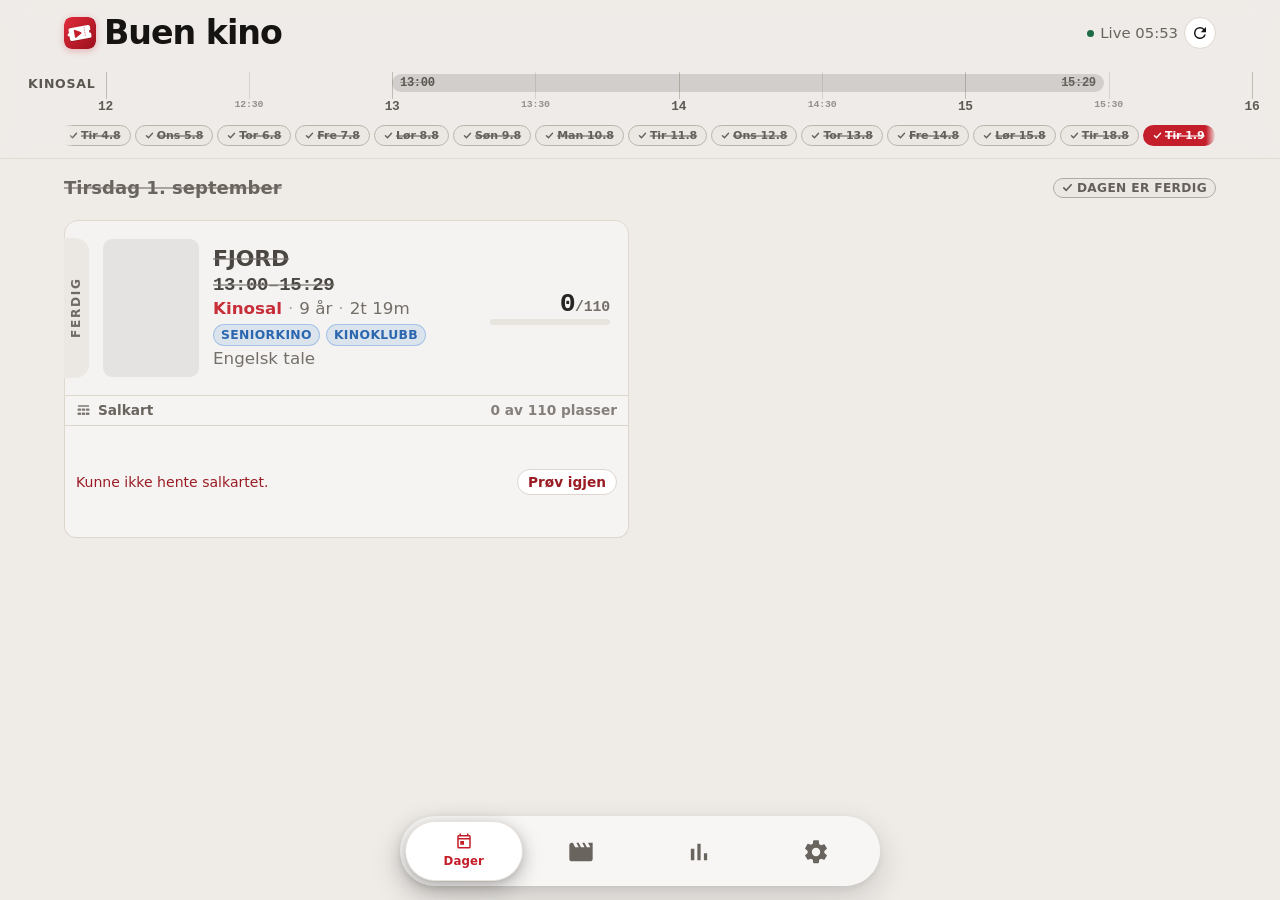
==== commit 369313d7: "Polish timeline expand: drop left stripe, fix clocks, smooth morph Remove the accent inset stripe on" ====
--- a/index.html
+++ b/index.html
@@ -21,7 +21,7 @@
     <meta property="og:image" content="https://t3lluz.github.io/Cinema-Info/icons/icon-512.png" />
     <meta name="twitter:card" content="summary" />
     <title>Buen kino</title>
-    <link rel="stylesheet" href="styles.css?v=127" />
+    <link rel="stylesheet" href="styles.css?v=128" />
     <script>
       // Paint the saved theme before the first frame, so a dark visitor
       // never sees a light flash. "system"/unset follows the device.
@@ -194,6 +194,6 @@
       </div>
     </nav>
 
-    <script src="app.js?v=94" type="module"></script>
+    <script src="app.js?v=95" type="module"></script>
   </body>
 </html>
--- a/styles.css
+++ b/styles.css
@@ -551,6 +551,9 @@
    Expand → rich Gantt (poster + title + times). On phone/tablet the
    track area scrolls horizontally so bars have room. */
 .timeline {
+  --tl-ease: cubic-bezier(0.33, 0.9, 0.28, 1);
+  --tl-dur: 0.48s;
+  --tl-dur-fast: 0.34s;
   position: relative;
   display: flex;
   flex-direction: column;
@@ -579,7 +582,7 @@
   gap: 6px;
   justify-content: flex-start;
   padding-bottom: 18px;
-  transition: gap 0.4s cubic-bezier(0.3, 0.75, 0.25, 1);
+  transition: gap var(--tl-dur) var(--tl-ease);
 }
 
 .tl-lane-name {
@@ -594,8 +597,11 @@
   white-space: nowrap;
   overflow: hidden;
   transition:
-    height 0.4s cubic-bezier(0.3, 0.75, 0.25, 1),
-    opacity 0.3s ease;
+    height var(--tl-dur) var(--tl-ease),
+    font-size var(--tl-dur-fast) ease,
+    letter-spacing var(--tl-dur-fast) ease,
+    color var(--tl-dur-fast) ease,
+    opacity var(--tl-dur-fast) ease;
 }
 
 .tl-lane-short {
@@ -670,7 +676,7 @@
 .tl-expand-chevron {
   display: block;
   flex: 0 0 auto;
-  transition: transform 0.4s cubic-bezier(0.3, 0.75, 0.25, 1);
+  transition: transform var(--tl-dur) var(--tl-ease);
 }
 
 .tl-expand[aria-expanded="true"] .tl-expand-chevron {
@@ -752,6 +758,7 @@
       #000 calc(100% - 12px),
       transparent
     );
+    transition: mask-image 0.2s ease;
   }
 
   .timeline.is-expanded .tl-scroller::-webkit-scrollbar {
@@ -760,6 +767,7 @@
 
   .timeline.is-expanded .tl-area {
     min-width: max(100%, 46rem);
+    transition: min-width var(--tl-dur) var(--tl-ease);
   }
 }
 
@@ -781,7 +789,9 @@
   bottom: 0;
   width: 1px;
   background: color-mix(in srgb, var(--ink) 14%, var(--line));
-  transition: left 0.4s cubic-bezier(0.3, 0.75, 0.25, 1), opacity 0.3s ease;
+  transition:
+    left var(--tl-dur) var(--tl-ease),
+    opacity var(--tl-dur-fast) ease;
 }
 
 .tl-gridline.minor {
@@ -795,7 +805,7 @@
   display: flex;
   flex-direction: column;
   gap: 6px;
-  transition: gap 0.4s cubic-bezier(0.3, 0.75, 0.25, 1);
+  transition: gap var(--tl-dur) var(--tl-ease);
 }
 
 .tl-track {
@@ -803,8 +813,8 @@
   height: 22px;
   background: transparent;
   transition:
-    height 0.4s cubic-bezier(0.3, 0.75, 0.25, 1),
-    opacity 0.3s ease;
+    height var(--tl-dur) var(--tl-ease),
+    opacity var(--tl-dur-fast) ease;
 }
 
 /* Morphing between days: bars glide and stretch to the new day's shows,
@@ -821,7 +831,9 @@
   display: flex;
   align-items: center;
   justify-content: flex-start;
-  gap: 6px;
+  /* Compact: no gap while the poster is collapsed, so start/end clocks
+     sit flush on opposite ends of the pill (gap only appears on expand). */
+  gap: 0;
   padding: 0 8px;
   overflow: hidden;
   white-space: nowrap;
@@ -832,17 +844,17 @@
   container-type: inline-size;
   box-shadow: 0 1px 2px color-mix(in srgb, var(--ink) 10%, transparent);
   transition:
-    left 0.4s cubic-bezier(0.3, 0.75, 0.25, 1),
-    width 0.4s cubic-bezier(0.3, 0.75, 0.25, 1),
-    top 0.38s cubic-bezier(0.3, 0.75, 0.25, 1),
-    bottom 0.38s cubic-bezier(0.3, 0.75, 0.25, 1),
-    opacity 0.3s ease,
-    background-color 0.35s ease,
-    color 0.3s ease,
-    box-shadow 0.35s ease,
-    border-radius 0.38s cubic-bezier(0.3, 0.75, 0.25, 1),
-    padding 0.38s cubic-bezier(0.3, 0.75, 0.25, 1),
-    gap 0.35s ease,
+    left var(--tl-dur) var(--tl-ease),
+    width var(--tl-dur) var(--tl-ease),
+    top var(--tl-dur) var(--tl-ease),
+    bottom var(--tl-dur) var(--tl-ease),
+    opacity var(--tl-dur-fast) ease,
+    background-color var(--tl-dur) ease,
+    color var(--tl-dur-fast) ease,
+    box-shadow var(--tl-dur) ease,
+    border-radius var(--tl-dur) var(--tl-ease),
+    padding var(--tl-dur) var(--tl-ease),
+    gap var(--tl-dur) var(--tl-ease),
     transform 0.12s ease;
 }
 
@@ -863,12 +875,16 @@
   border-radius: 6px;
   object-fit: cover;
   background: color-mix(in srgb, var(--line) 55%, var(--surface));
+  /* Collapse immediately; expand a beat after the track grows. */
   transition:
-    width 0.4s cubic-bezier(0.3, 0.75, 0.25, 1),
-    height 0.4s cubic-bezier(0.3, 0.75, 0.25, 1),
-    flex-basis 0.4s cubic-bezier(0.3, 0.75, 0.25, 1),
-    opacity 0.28s ease,
-    margin 0.4s cubic-bezier(0.3, 0.75, 0.25, 1);
+    width var(--tl-dur) var(--tl-ease),
+    height var(--tl-dur) var(--tl-ease),
+    flex-basis var(--tl-dur) var(--tl-ease),
+    opacity var(--tl-dur-fast) ease,
+    margin var(--tl-dur) var(--tl-ease),
+    border-radius var(--tl-dur-fast) ease,
+    box-shadow var(--tl-dur-fast) ease;
+  transition-delay: 0s;
 }
 
 .tl-block-poster-fallback {
@@ -892,9 +908,11 @@
   align-items: stretch;
   justify-content: center;
   min-width: 0;
-  width: 100%;
+  /* Do NOT set width:100% here — with a collapsed poster sibling that
+     overflowed the pill and clipped the end clock. Flex-grow fills the
+     bar instead, so start/end stay pinned to opposite ends. */
   gap: 0;
-  transition: gap 0.35s ease;
+  transition: gap var(--tl-dur-fast) ease, padding var(--tl-dur-fast) ease;
 }
 
 .tl-block-title {
@@ -909,11 +927,14 @@
   font-weight: 700;
   letter-spacing: -0.01em;
   line-height: 1.15;
-  transform: translateY(5px);
+  transform: translateY(4px);
+  /* Collapse immediately; expand slightly after the track/poster. */
   transition:
-    max-height 0.35s cubic-bezier(0.3, 0.75, 0.25, 1),
-    opacity 0.28s ease,
-    transform 0.35s cubic-bezier(0.3, 0.75, 0.25, 1);
+    max-height var(--tl-dur-fast) var(--tl-ease),
+    opacity var(--tl-dur-fast) ease,
+    transform var(--tl-dur-fast) var(--tl-ease),
+    font-size var(--tl-dur-fast) ease;
+  transition-delay: 0s;
 }
 
 .tl-block-times {
@@ -923,7 +944,9 @@
   gap: 6px;
   width: 100%;
   min-width: 0;
-  transition: gap 0.3s ease, justify-content 0.3s ease;
+  transition:
+    gap var(--tl-dur-fast) ease,
+    justify-content var(--tl-dur-fast) ease;
 }
 
 /* Times inherit the bar colour; pin white on solid red fills so theme
@@ -967,12 +990,17 @@
   font-variant-numeric: tabular-nums;
   letter-spacing: -0.03em;
   line-height: 1;
+  transition:
+    color var(--tl-dur-fast) ease,
+    opacity var(--tl-dur-fast) ease,
+    font-size var(--tl-dur-fast) ease,
+    font-weight var(--tl-dur-fast) ease;
 }
 
 .tl-block-end {
-  margin-left: 0;
+  margin-left: auto;
   text-align: right;
-  opacity: 0.9;
+  opacity: 0.92;
 }
 
 /* Very short bars: keep only the start clock, centered. */
@@ -984,6 +1012,14 @@
   .tl-block {
     justify-content: center;
     padding: 0 4px;
+  }
+
+  .tl-block-times {
+    justify-content: center;
+  }
+
+  .tl-block-start {
+    margin: 0 auto;
   }
 }
 
@@ -1067,9 +1103,9 @@
   z-index: 2;
   pointer-events: none;
   transition:
-    left 0.45s cubic-bezier(0.3, 0.75, 0.25, 1),
-    opacity 0.3s ease,
-    bottom 0.4s cubic-bezier(0.3, 0.75, 0.25, 1);
+    left var(--tl-dur) var(--tl-ease),
+    opacity var(--tl-dur-fast) ease,
+    bottom var(--tl-dur) var(--tl-ease);
 }
 
 .tl-now-dot {
@@ -1129,7 +1165,9 @@
   color: color-mix(in srgb, var(--muted) 88%, var(--ink));
   font-variant-numeric: tabular-nums;
   letter-spacing: -0.02em;
-  transition: left 0.45s cubic-bezier(0.3, 0.75, 0.25, 1), opacity 0.3s ease;
+  transition:
+    left var(--tl-dur) var(--tl-ease),
+    opacity var(--tl-dur-fast) ease;
 }
 
 .tl-hour.minor {
@@ -4401,9 +4439,10 @@
   border-radius: 12px;
   color: var(--ink);
   background: color-mix(in srgb, var(--surface) 88%, var(--bg));
+  /* Soft card rim only — no left accent stripe. Status colour lives in
+     the fill (and live/soon/done variants below). */
   box-shadow:
     inset 0 0 0 1px color-mix(in srgb, var(--line) 85%, transparent),
-    inset 3px 0 0 0 color-mix(in srgb, var(--accent) 78%, transparent),
     0 1px 3px color-mix(in srgb, var(--ink) 7%, transparent);
 }
 
@@ -4425,7 +4464,6 @@
   background: color-mix(in srgb, var(--ok-soft) 55%, var(--surface));
   box-shadow:
     inset 0 0 0 1px color-mix(in srgb, var(--ok) 28%, transparent),
-    inset 3px 0 0 0 color-mix(in srgb, var(--ok) 85%, transparent),
     0 1px 3px color-mix(in srgb, var(--ink) 7%, transparent);
 }
 
@@ -4434,40 +4472,31 @@
   background: color-mix(in srgb, var(--warn-soft) 55%, var(--surface));
   box-shadow:
     inset 0 0 0 1px color-mix(in srgb, var(--warn) 28%, transparent),
-    inset 3px 0 0 0 color-mix(in srgb, var(--warn) 85%, transparent),
     0 1px 3px color-mix(in srgb, var(--ink) 7%, transparent);
 }
 
 .timeline.is-expanded .tl-block.done {
   color: color-mix(in srgb, var(--done) 72%, var(--ink));
   background: color-mix(in srgb, var(--done-soft) 55%, var(--surface));
-  box-shadow:
-    inset 0 0 0 1px color-mix(in srgb, var(--done) 18%, transparent),
-    inset 3px 0 0 0 color-mix(in srgb, var(--done) 55%, transparent);
+  box-shadow: inset 0 0 0 1px color-mix(in srgb, var(--done) 18%, transparent);
 }
 
 .timeline.is-expanded .tl-block.estimated {
   background: color-mix(in srgb, var(--surface) 88%, var(--bg));
   color: var(--ink);
-  box-shadow:
-    inset 0 0 0 1.5px color-mix(in srgb, var(--accent) 42%, transparent),
-    inset 3px 0 0 0 color-mix(in srgb, var(--accent) 70%, transparent);
+  box-shadow: inset 0 0 0 1.5px color-mix(in srgb, var(--accent) 42%, transparent);
 }
 
 .timeline.is-expanded .tl-block.estimated.live {
   background: color-mix(in srgb, var(--ok-soft) 45%, var(--surface));
   color: var(--ink);
-  box-shadow:
-    inset 0 0 0 1.5px color-mix(in srgb, var(--ok) 42%, transparent),
-    inset 3px 0 0 0 color-mix(in srgb, var(--ok) 75%, transparent);
+  box-shadow: inset 0 0 0 1.5px color-mix(in srgb, var(--ok) 42%, transparent);
 }
 
 .timeline.is-expanded .tl-block.estimated.soon {
   background: color-mix(in srgb, var(--warn-soft) 45%, var(--surface));
   color: var(--ink);
-  box-shadow:
-    inset 0 0 0 1.5px color-mix(in srgb, var(--warn) 42%, transparent),
-    inset 3px 0 0 0 color-mix(in srgb, var(--warn) 75%, transparent);
+  box-shadow: inset 0 0 0 1.5px color-mix(in srgb, var(--warn) 42%, transparent);
 }
 
 [data-theme="dark"] .timeline.is-expanded .tl-block {
@@ -4501,6 +4530,7 @@
   opacity: 1;
   border-radius: 7px;
   box-shadow: 0 0 0 1px color-mix(in srgb, var(--ink) 8%, transparent);
+  transition-delay: 0.05s;
 }
 
 .timeline.is-expanded .tl-block-title {
@@ -4510,6 +4540,7 @@
   font-size: 0.74rem;
   font-weight: 750;
   letter-spacing: -0.015em;
+  transition-delay: 0.08s;
 }
 
 .timeline.is-expanded .tl-block-meta {
@@ -4548,6 +4579,7 @@
     height: 0;
     opacity: 0;
     box-shadow: none;
+    transition-delay: 0s;
   }
 }
 
@@ -4555,7 +4587,8 @@
   .timeline.is-expanded .tl-block-title {
     max-height: 0;
     opacity: 0;
-    transform: translateY(5px);
+    transform: translateY(4px);
+    transition-delay: 0s;
   }
 
   .timeline.is-expanded .tl-block-meta {
@@ -4567,6 +4600,11 @@
   .timeline.is-expanded .tl-block-times {
     width: 100%;
     justify-content: space-between;
+  }
+
+  .timeline.is-expanded .tl-block-end {
+    margin-left: auto;
+    text-align: right;
   }
 
   .timeline.is-expanded .tl-block-end::before {
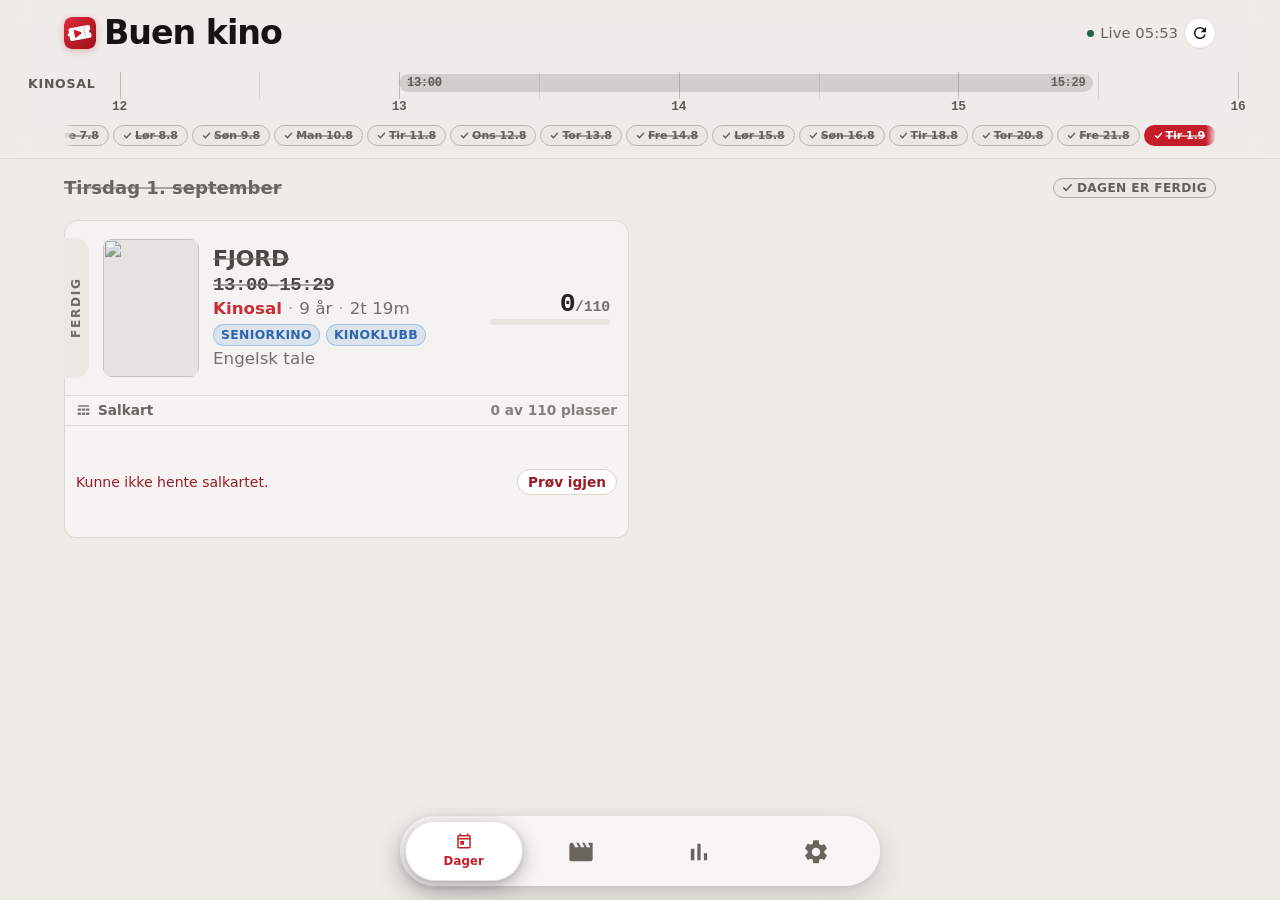
==== commit 35740220: "Scale mobile timeline from shortest show Phone/tablet hour density now derives from the day's shorte" ====
--- a/index.html
+++ b/index.html
@@ -21,7 +21,7 @@
     <meta property="og:image" content="https://t3lluz.github.io/Cinema-Info/icons/icon-512.png" />
     <meta name="twitter:card" content="summary" />
     <title>Buen kino</title>
-    <link rel="stylesheet" href="styles.css?v=128" />
+    <link rel="stylesheet" href="styles.css?v=129" />
     <script>
       // Paint the saved theme before the first frame, so a dark visitor
       // never sees a light flash. "system"/unset follows the device.
@@ -194,6 +194,6 @@
       </div>
     </nav>
 
-    <script src="app.js?v=95" type="module"></script>
+    <script src="app.js?v=96" type="module"></script>
   </body>
 </html>
--- a/styles.css
+++ b/styles.css
@@ -549,7 +549,8 @@
 /* —— Header timeline ——
    Compact coloured pills with start/end clocks.
    Expand → rich Gantt (poster + title + times). On phone/tablet the
-   track area scrolls horizontally so bars have room. */
+   track area scrolls horizontally; JS sizes hours from the shortest
+   show so every bar can hold its content. */
 .timeline {
   --tl-ease: cubic-bezier(0.33, 0.9, 0.28, 1);
   --tl-dur: 0.48s;
@@ -611,6 +612,27 @@
 .tl-scroller {
   min-width: 0;
   overflow: visible;
+  scroll-padding-inline: 16px;
+}
+
+/* Phone/tablet: always scroll the track canvas — compact pills and
+   expanded Gantt share one scale so bars line up with the hour marks. */
+.tl-scroller.is-scrollable {
+  overflow-x: auto;
+  overscroll-behavior-x: contain;
+  -webkit-overflow-scrolling: touch;
+  scrollbar-width: none;
+  mask-image: linear-gradient(
+    to right,
+    transparent,
+    #000 10px,
+    #000 calc(100% - 10px),
+    transparent
+  );
+}
+
+.tl-scroller.is-scrollable::-webkit-scrollbar {
+  display: none;
 }
 
 /* Timeline detail chevron — phone/tablet only (desktop uses hover).
@@ -744,35 +766,17 @@
   }
 }
 
-/* Phone/tablet expanded: widen the track canvas and scroll sideways. */
-@media (max-width: 859px) {
-  .timeline.is-expanded .tl-scroller {
-    overflow-x: auto;
-    overscroll-behavior-x: contain;
-    -webkit-overflow-scrolling: touch;
-    scrollbar-width: none;
-    mask-image: linear-gradient(
-      to right,
-      transparent,
-      #000 12px,
-      #000 calc(100% - 12px),
-      transparent
-    );
-    transition: mask-image 0.2s ease;
-  }
-
-  .timeline.is-expanded .tl-scroller::-webkit-scrollbar {
-    display: none;
-  }
-
-  .timeline.is-expanded .tl-area {
-    min-width: max(100%, 46rem);
-    transition: min-width var(--tl-dur) var(--tl-ease);
-  }
-}
-
 .tl-area {
   position: relative;
+  min-width: 0;
+}
+
+/* Inset canvas: hour labels at 0%/100% keep their full width, and the
+   first/last bars aren't flush against the scroller clip. Absolute
+   children (bars, marks, now) share this same box so they stay aligned. */
+.tl-canvas {
+  position: relative;
+  margin: 0 14px;
   min-width: 0;
 }
 
@@ -842,6 +846,7 @@
   font: inherit;
   text-align: left;
   container-type: inline-size;
+  scroll-margin-inline: 28px;
   box-shadow: 0 1px 2px color-mix(in srgb, var(--ink) 10%, transparent);
   transition:
     left var(--tl-dur) var(--tl-ease),
@@ -1176,6 +1181,11 @@
   color: color-mix(in srgb, var(--muted) 68%, transparent);
 }
 
+/* Unlabeled half-hour ticks: keep the gridline, hide the empty chip. */
+.tl-hour.minor:empty {
+  display: none;
+}
+
 .main {
   flex: 1;
   display: flex;
@@ -4548,27 +4558,47 @@
   padding-left: 1px;
 }
 
+/* Keep start/end on opposite ends so a partially scrolled bar still
+   shows a clock on the visible edge (avoids empty grey stubs). */
 .timeline.is-expanded .tl-block-times {
-  justify-content: flex-start;
-  gap: 5px;
+  justify-content: space-between;
+  gap: 6px;
 }
 
 .timeline.is-expanded .tl-block-end {
-  margin-left: 0;
-  text-align: left;
+  margin-left: auto;
+  text-align: right;
   opacity: 1;
 }
 
 .timeline.is-expanded .tl-block-end::before {
-  content: "–";
-  margin-right: 5px;
-  opacity: 0.5;
+  content: none;
+  margin: 0;
 }
 
 .timeline.is-expanded .tl-block-start,
 .timeline.is-expanded .tl-block-end {
   font-size: 0.6rem;
   font-weight: 650;
+}
+
+/* Narrow expanded bars: pack clocks with an en-dash. */
+@container (max-width: 112px) {
+  .timeline.is-expanded .tl-block-times {
+    justify-content: flex-start;
+    gap: 5px;
+  }
+
+  .timeline.is-expanded .tl-block-end {
+    margin-left: 0;
+    text-align: left;
+  }
+
+  .timeline.is-expanded .tl-block-end::before {
+    content: "–";
+    margin-right: 5px;
+    opacity: 0.5;
+  }
 }
 
 @container (max-width: 148px) {
@@ -4596,21 +4626,6 @@
     align-items: center;
     gap: 0;
   }
-
-  .timeline.is-expanded .tl-block-times {
-    width: 100%;
-    justify-content: space-between;
-  }
-
-  .timeline.is-expanded .tl-block-end {
-    margin-left: auto;
-    text-align: right;
-  }
-
-  .timeline.is-expanded .tl-block-end::before {
-    content: none;
-    margin: 0;
-  }
 }
 
 @media (min-width: 700px) {
@@ -4640,10 +4655,6 @@
   .timeline.is-expanded .tl-block-end {
     font-size: 0.62rem;
   }
-
-  .timeline.is-expanded .tl-area {
-    min-width: max(100%, 52rem);
-  }
 }
 
 @media (min-width: 860px) {
@@ -4667,12 +4678,9 @@
     font-size: 0.64rem;
   }
 
-  /* Desktop is wide enough — no forced min canvas width / sideways scroll. */
-  .timeline.is-expanded .tl-area {
-    min-width: 0;
-  }
-
-  .timeline.is-expanded .tl-scroller {
+  /* Desktop fills the column — JS clears min-width; no sideways scroll. */
+  .timeline.is-expanded .tl-scroller,
+  .timeline.is-expanded .tl-scroller.is-scrollable {
     overflow: visible;
     mask-image: none;
   }
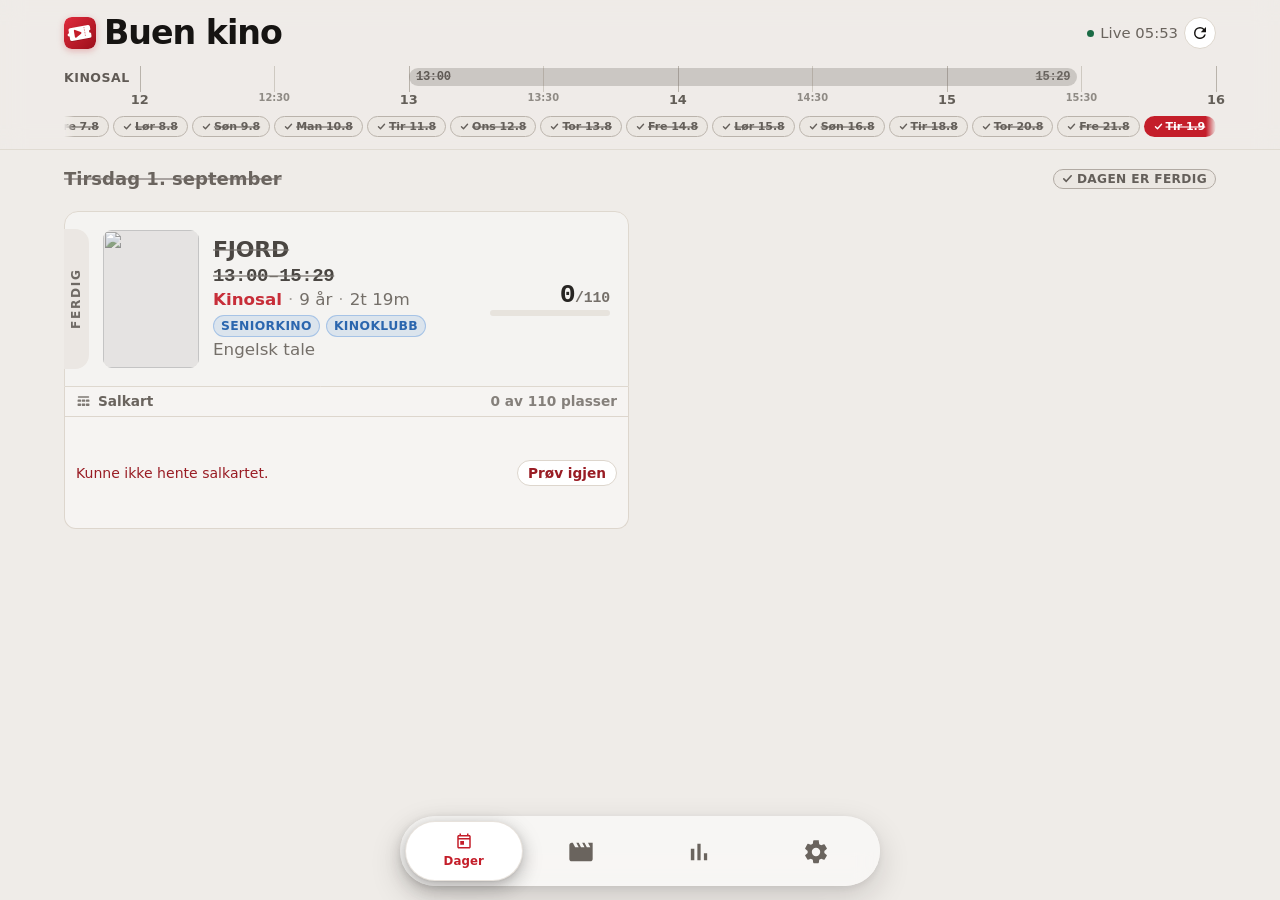
==== commit cb23854b: "Revert header timeline to simple start–end pills Remove the poster/expand Gantt layout, chevron, alw" ====
--- a/index.html
+++ b/index.html
@@ -21,7 +21,7 @@
     <meta property="og:image" content="https://t3lluz.github.io/Cinema-Info/icons/icon-512.png" />
     <meta name="twitter:card" content="summary" />
     <title>Buen kino</title>
-    <link rel="stylesheet" href="styles.css?v=129" />
+    <link rel="stylesheet" href="styles.css?v=130" />
     <script>
       // Paint the saved theme before the first frame, so a dark visitor
       // never sees a light flash. "system"/unset follows the device.
@@ -89,9 +89,7 @@
         </div>
       </div>
 
-      <div id="timeline" class="timeline" hidden>
-        <div id="timelineMain" class="tl-main"></div>
-      </div>
+      <div id="timeline" class="timeline" hidden></div>
 
       <div id="dayControls" class="day-controls">
         <div class="day-controls-body">
@@ -106,21 +104,6 @@
             <span data-i18n="today">I dag</span>
           </button>
           <div id="dayTabs" class="day-tabs" role="tablist" aria-label="Velg dag"></div>
-          <button
-            id="timelineExpandBtn"
-            class="tl-expand"
-            type="button"
-            aria-expanded="false"
-            aria-controls="timelineMain"
-            aria-label="Vis detaljer"
-          >
-            <svg class="tl-expand-chevron" viewBox="0 0 24 24" width="16" height="16" aria-hidden="true">
-              <path
-                fill="currentColor"
-                d="M7.4 9.4 12 14l4.6-4.6L18 10.8l-6 6-6-6z"
-              />
-            </svg>
-          </button>
         </div>
       </div>
     </header>
@@ -194,6 +177,6 @@
       </div>
     </nav>
 
-    <script src="app.js?v=96" type="module"></script>
+    <script src="app.js?v=98" type="module"></script>
   </body>
 </html>
--- a/styles.css
+++ b/styles.css
@@ -296,17 +296,6 @@
   min-width: 0;
 }
 
-/* Soften the pills into the expand chevron on the right, matching the
-   left-edge fade of the day strip. */
-.day-controls-body:has(.tl-expand:not([hidden])) .day-tabs {
-  mask-image: linear-gradient(
-    to right,
-    transparent,
-    #000 10px,
-    #000 calc(100% - 18px),
-    transparent
-  );
-}
 
 /* One-tap return when browsing another day — sits outside the scroll
    strip so today is always reachable without hunting for its pill.
@@ -547,34 +536,19 @@
 }
 
 /* —— Header timeline ——
-   Compact coloured pills with start/end clocks.
-   Expand → rich Gantt (poster + title + times). On phone/tablet the
-   track area scrolls horizontally; JS sizes hours from the shortest
-   show so every bar can hold its content. */
+   Flat, compact schedule strip: start left, end right; title lives in the tip. */
 .timeline {
-  --tl-ease: cubic-bezier(0.33, 0.9, 0.28, 1);
-  --tl-dur: 0.48s;
-  --tl-dur-fast: 0.34s;
-  position: relative;
-  display: flex;
-  flex-direction: column;
-  gap: 4px;
+  display: grid;
+  grid-template-columns: auto 1fr;
+  gap: 10px;
+  align-items: stretch;
   /* Only set vertical margin — horizontal auto centering comes from .top > *. */
-  margin-top: 12px;
-  padding: 8px 0 2px;
+  margin-top: 14px;
   animation: rise 0.32s ease both;
 }
 
 .timeline[hidden] {
   display: none;
-}
-
-.tl-main {
-  display: grid;
-  grid-template-columns: auto minmax(0, 1fr);
-  gap: 10px;
-  align-items: stretch;
-  min-width: 0;
 }
 
 .tl-names {
@@ -583,178 +557,36 @@
   gap: 6px;
   justify-content: flex-start;
   padding-bottom: 18px;
-  transition: gap var(--tl-dur) var(--tl-ease);
 }
 
 .tl-lane-name {
-  height: 22px;
-  display: flex;
-  align-items: center;
-  font-size: 0.58rem;
-  font-weight: 750;
-  letter-spacing: 0.06em;
+  height: 20px;
+  display: flex;
+  align-items: center;
+  font-size: 0.6rem;
+  font-weight: 700;
+  letter-spacing: 0.04em;
   text-transform: uppercase;
-  color: color-mix(in srgb, var(--muted) 82%, var(--ink));
+  color: color-mix(in srgb, var(--muted) 88%, var(--ink));
   white-space: nowrap;
   overflow: hidden;
-  transition:
-    height var(--tl-dur) var(--tl-ease),
-    font-size var(--tl-dur-fast) ease,
-    letter-spacing var(--tl-dur-fast) ease,
-    color var(--tl-dur-fast) ease,
-    opacity var(--tl-dur-fast) ease;
+  transition: height 0.35s ease, opacity 0.3s ease;
 }
 
 .tl-lane-short {
   display: none;
-}
-
-.tl-scroller {
-  min-width: 0;
-  overflow: visible;
-  scroll-padding-inline: 16px;
-}
-
-/* Phone/tablet: always scroll the track canvas — compact pills and
-   expanded Gantt share one scale so bars line up with the hour marks. */
-.tl-scroller.is-scrollable {
-  overflow-x: auto;
-  overscroll-behavior-x: contain;
-  -webkit-overflow-scrolling: touch;
-  scrollbar-width: none;
-  mask-image: linear-gradient(
-    to right,
-    transparent,
-    #000 10px,
-    #000 calc(100% - 10px),
-    transparent
-  );
-}
-
-.tl-scroller.is-scrollable::-webkit-scrollbar {
-  display: none;
-}
-
-/* Timeline detail chevron — phone/tablet only (desktop uses hover).
-   Day tab: docks at the far right of the pills (paired with "I dag").
-   Other tabs: lives in the header actions next to refresh. */
-.tl-expand {
-  flex: 0 0 auto;
-  display: inline-flex;
-  align-items: center;
-  justify-content: center;
-  width: 28px;
-  height: 28px;
-  margin: 0;
-  padding: 0;
-  border: 1px solid color-mix(in srgb, var(--line) 85%, var(--ink));
-  border-radius: 999px;
-  background: color-mix(in srgb, var(--surface) 92%, transparent);
-  color: color-mix(in srgb, var(--muted) 55%, var(--ink));
-  box-shadow: 0 1px 2px color-mix(in srgb, var(--ink) 6%, transparent);
-  font: inherit;
-  line-height: 1;
-  cursor: pointer;
-  -webkit-tap-highlight-color: transparent;
-  z-index: 2;
-  transition:
-    color 0.22s ease,
-    background 0.22s ease,
-    border-color 0.22s ease,
-    box-shadow 0.22s ease,
-    transform 0.15s ease;
-}
-
-.tl-expand:hover {
-  color: var(--ink);
-  border-color: color-mix(in srgb, var(--accent) 38%, var(--line));
-  background: color-mix(in srgb, var(--surface) 94%, var(--accent-soft));
-}
-
-.tl-expand:active {
-  transform: scale(0.94);
-}
-
-.tl-expand:focus {
-  outline: none;
-}
-
-.tl-expand:focus-visible {
-  outline: 2px solid color-mix(in srgb, var(--accent) 55%, var(--ink));
-  outline-offset: 2px;
-}
-
-.tl-expand[hidden] {
-  display: none;
-}
-
-.tl-expand[aria-expanded="true"] {
-  color: color-mix(in srgb, var(--accent) 82%, var(--ink));
-  border-color: color-mix(in srgb, var(--accent) 48%, var(--line));
-  background: color-mix(in srgb, var(--accent-soft) 62%, var(--surface));
-  box-shadow: 0 1px 3px color-mix(in srgb, var(--accent) 16%, transparent);
-}
-
-.tl-expand-chevron {
-  display: block;
-  flex: 0 0 auto;
-  transition: transform var(--tl-dur) var(--tl-ease);
-}
-
-.tl-expand[aria-expanded="true"] .tl-expand-chevron {
-  transform: rotate(180deg);
-}
-
-/* Header chrome twin of .icon-btn — same circle family as refresh. */
-.tl-expand--header {
-  background: var(--surface);
-  border-color: var(--line);
-  color: var(--ink);
-  box-shadow: none;
-}
-
-.tl-expand--header:hover {
-  border-color: color-mix(in srgb, var(--accent) 40%, var(--line));
-  color: var(--accent);
-  background: var(--surface);
-}
-
-.tl-expand--header[aria-expanded="true"] {
-  color: var(--accent);
-  border-color: color-mix(in srgb, var(--accent) 45%, var(--line));
-  background: color-mix(in srgb, var(--accent-soft) 70%, var(--surface));
-}
-
-[data-theme="dark"] .tl-expand,
-[data-theme="dark"] .tl-expand--header {
-  background: color-mix(in srgb, var(--surface) 88%, #fff);
-  border-color: color-mix(in srgb, var(--line) 70%, #fff);
-  color: color-mix(in srgb, var(--ink) 88%, var(--muted));
-}
-
-[data-theme="dark"] .tl-expand[aria-expanded="true"],
-[data-theme="dark"] .tl-expand--header[aria-expanded="true"] {
-  color: var(--accent);
-  border-color: color-mix(in srgb, var(--accent) 50%, var(--line));
-  background: color-mix(in srgb, var(--accent-soft) 75%, var(--surface));
-}
-
-@media (min-width: 860px) and (hover: hover) {
-  .tl-expand {
-    display: none;
-  }
 }
 
 /* Phone: shorter hall labels (Kino/Stor) and a tighter gutter so the
    tracks themselves get the width. Full names return from 700px up. */
 @media (max-width: 699px) {
-  .tl-main {
-    gap: 6px;
+  .timeline {
+    gap: 4px;
   }
 
   .tl-lane-name {
-    font-size: 0.5rem;
-    letter-spacing: 0.04em;
+    font-size: 0.52rem;
+    letter-spacing: 0.02em;
   }
 
   .tl-lane-full {
@@ -768,15 +600,6 @@
 
 .tl-area {
   position: relative;
-  min-width: 0;
-}
-
-/* Inset canvas: hour labels at 0%/100% keep their full width, and the
-   first/last bars aren't flush against the scroller clip. Absolute
-   children (bars, marks, now) share this same box so they stay aligned. */
-.tl-canvas {
-  position: relative;
-  margin: 0 14px;
   min-width: 0;
 }
 
@@ -792,15 +615,13 @@
   top: 0;
   bottom: 0;
   width: 1px;
-  background: color-mix(in srgb, var(--ink) 14%, var(--line));
-  transition:
-    left var(--tl-dur) var(--tl-ease),
-    opacity var(--tl-dur-fast) ease;
+  background: color-mix(in srgb, var(--ink) 18%, var(--line));
+  transition: left 0.4s cubic-bezier(0.3, 0.75, 0.25, 1), opacity 0.3s ease;
 }
 
 .tl-gridline.minor {
-  background: color-mix(in srgb, var(--ink) 7%, var(--line));
-  opacity: 0.7;
+  background: color-mix(in srgb, var(--ink) 10%, var(--line));
+  opacity: 0.85;
 }
 
 .tl-tracks {
@@ -809,36 +630,30 @@
   display: flex;
   flex-direction: column;
   gap: 6px;
-  transition: gap var(--tl-dur) var(--tl-ease);
 }
 
 .tl-track {
   position: relative;
-  height: 22px;
+  height: 20px;
   background: transparent;
-  transition:
-    height var(--tl-dur) var(--tl-ease),
-    opacity var(--tl-dur-fast) ease;
+  transition: height 0.35s ease, opacity 0.3s ease;
 }
 
 /* Morphing between days: bars glide and stretch to the new day's shows,
-   timed to land with the page as it slides in. Compact clocks sit at
-   opposite ends; expand grows poster + title in place. */
+   timed to land with the page as it slides in. */
 .tl-block {
   position: absolute;
   top: 2px;
   bottom: 2px;
   border: 0;
   border-radius: 999px;
-  background: color-mix(in srgb, var(--accent) 82%, transparent);
+  background: color-mix(in srgb, var(--accent) 78%, transparent);
   color: #fff;
   display: flex;
   align-items: center;
-  justify-content: flex-start;
-  /* Compact: no gap while the poster is collapsed, so start/end clocks
-     sit flush on opposite ends of the pill (gap only appears on expand). */
-  gap: 0;
-  padding: 0 8px;
+  justify-content: space-between;
+  gap: 6px;
+  padding: 0 7px;
   overflow: hidden;
   white-space: nowrap;
   cursor: pointer;
@@ -846,112 +661,13 @@
   font: inherit;
   text-align: left;
   container-type: inline-size;
-  scroll-margin-inline: 28px;
-  box-shadow: 0 1px 2px color-mix(in srgb, var(--ink) 10%, transparent);
   transition:
-    left var(--tl-dur) var(--tl-ease),
-    width var(--tl-dur) var(--tl-ease),
-    top var(--tl-dur) var(--tl-ease),
-    bottom var(--tl-dur) var(--tl-ease),
-    opacity var(--tl-dur-fast) ease,
-    background-color var(--tl-dur) ease,
-    color var(--tl-dur-fast) ease,
-    box-shadow var(--tl-dur) ease,
-    border-radius var(--tl-dur) var(--tl-ease),
-    padding var(--tl-dur) var(--tl-ease),
-    gap var(--tl-dur) var(--tl-ease),
+    left 0.4s cubic-bezier(0.3, 0.75, 0.25, 1),
+    width 0.4s cubic-bezier(0.3, 0.75, 0.25, 1),
+    opacity 0.3s ease,
+    background-color 0.3s ease,
+    color 0.3s ease,
     transform 0.12s ease;
-}
-
-.tl-block-poster,
-.tl-block-poster-fallback {
-  display: block;
-  flex: 0 0 0;
-  width: 0;
-  height: 0;
-  min-width: 0;
-  min-height: 0;
-  opacity: 0;
-  margin: 0;
-  padding: 0;
-  border: 0;
-  overflow: hidden;
-  pointer-events: none;
-  border-radius: 6px;
-  object-fit: cover;
-  background: color-mix(in srgb, var(--line) 55%, var(--surface));
-  /* Collapse immediately; expand a beat after the track grows. */
-  transition:
-    width var(--tl-dur) var(--tl-ease),
-    height var(--tl-dur) var(--tl-ease),
-    flex-basis var(--tl-dur) var(--tl-ease),
-    opacity var(--tl-dur-fast) ease,
-    margin var(--tl-dur) var(--tl-ease),
-    border-radius var(--tl-dur-fast) ease,
-    box-shadow var(--tl-dur-fast) ease;
-  transition-delay: 0s;
-}
-
-.tl-block-poster-fallback {
-  display: flex;
-  align-items: center;
-  justify-content: center;
-  font-size: 0.72rem;
-  font-weight: 800;
-  color: var(--muted);
-  background: linear-gradient(
-    145deg,
-    color-mix(in srgb, var(--line) 45%, var(--surface)),
-    var(--line)
-  );
-}
-
-.tl-block-meta {
-  display: flex;
-  flex: 1 1 auto;
-  flex-direction: column;
-  align-items: stretch;
-  justify-content: center;
-  min-width: 0;
-  /* Do NOT set width:100% here — with a collapsed poster sibling that
-     overflowed the pill and clipped the end clock. Flex-grow fills the
-     bar instead, so start/end stay pinned to opposite ends. */
-  gap: 0;
-  transition: gap var(--tl-dur-fast) ease, padding var(--tl-dur-fast) ease;
-}
-
-.tl-block-title {
-  display: block;
-  width: 100%;
-  max-height: 0;
-  min-width: 0;
-  opacity: 0;
-  overflow: hidden;
-  text-overflow: ellipsis;
-  font-size: 0.72rem;
-  font-weight: 700;
-  letter-spacing: -0.01em;
-  line-height: 1.15;
-  transform: translateY(4px);
-  /* Collapse immediately; expand slightly after the track/poster. */
-  transition:
-    max-height var(--tl-dur-fast) var(--tl-ease),
-    opacity var(--tl-dur-fast) ease,
-    transform var(--tl-dur-fast) var(--tl-ease),
-    font-size var(--tl-dur-fast) ease;
-  transition-delay: 0s;
-}
-
-.tl-block-times {
-  display: flex;
-  align-items: baseline;
-  justify-content: space-between;
-  gap: 6px;
-  width: 100%;
-  min-width: 0;
-  transition:
-    gap var(--tl-dur-fast) ease,
-    justify-content var(--tl-dur-fast) ease;
 }
 
 /* Times inherit the bar colour; pin white on solid red fills so theme
@@ -995,17 +711,12 @@
   font-variant-numeric: tabular-nums;
   letter-spacing: -0.03em;
   line-height: 1;
-  transition:
-    color var(--tl-dur-fast) ease,
-    opacity var(--tl-dur-fast) ease,
-    font-size var(--tl-dur-fast) ease,
-    font-weight var(--tl-dur-fast) ease;
 }
 
 .tl-block-end {
   margin-left: auto;
   text-align: right;
-  opacity: 0.92;
+  opacity: 0.9;
 }
 
 /* Very short bars: keep only the start clock, centered. */
@@ -1018,46 +729,27 @@
     justify-content: center;
     padding: 0 4px;
   }
-
-  .tl-block-times {
-    justify-content: center;
-  }
-
-  .tl-block-start {
-    margin: 0 auto;
-  }
 }
 
 .tl-block.done {
-  background: color-mix(in srgb, var(--done) 22%, transparent);
-  color: color-mix(in srgb, var(--done) 78%, var(--ink));
-  box-shadow: none;
+  background: color-mix(in srgb, var(--done) 28%, transparent);
+  color: color-mix(in srgb, var(--done) 82%, var(--ink));
 }
 
 .tl-block.done .tl-block-start,
-.tl-block.done .tl-block-end,
-.tl-block.done .tl-block-title {
+.tl-block.done .tl-block-end {
   text-decoration: line-through;
   text-decoration-thickness: 1px;
-  text-decoration-color: color-mix(in srgb, var(--done) 50%, transparent);
-}
-
-.tl-block.done .tl-block-poster,
-.tl-block.done .tl-block-poster-fallback {
-  filter: grayscale(0.75);
-  opacity: 0.85;
+  text-decoration-color: color-mix(in srgb, var(--done) 55%, transparent);
 }
 
 .tl-block.live {
-  background: color-mix(in srgb, var(--ok) 84%, transparent);
+  background: color-mix(in srgb, var(--ok) 78%, transparent);
   color: #fff;
-  box-shadow:
-    0 0 0 1px color-mix(in srgb, var(--ok) 35%, transparent),
-    0 1px 3px color-mix(in srgb, var(--ok) 28%, transparent);
 }
 
 .tl-block.soon {
-  background: color-mix(in srgb, var(--warn) 84%, transparent);
+  background: color-mix(in srgb, var(--warn) 78%, transparent);
   color: #fff;
 }
 
@@ -1074,26 +766,21 @@
   color: #fff;
 }
 
-[data-theme="dark"] .tl-block.done {
-  background: color-mix(in srgb, var(--done) 28%, transparent);
-  color: color-mix(in srgb, var(--done) 90%, var(--ink));
-}
-
 /* Estimated end: outline instead of a busy stripe fill. */
 .tl-block.estimated {
-  background: color-mix(in srgb, var(--accent) 14%, var(--surface));
+  background: color-mix(in srgb, var(--accent) 16%, var(--surface));
   color: color-mix(in srgb, var(--accent) 78%, var(--ink));
   box-shadow: inset 0 0 0 1.5px color-mix(in srgb, var(--accent) 55%, transparent);
 }
 
 .tl-block.estimated.live {
-  background: color-mix(in srgb, var(--ok) 16%, var(--surface));
+  background: color-mix(in srgb, var(--ok) 18%, var(--surface));
   color: color-mix(in srgb, var(--ok) 80%, var(--ink));
   box-shadow: inset 0 0 0 1.5px color-mix(in srgb, var(--ok) 55%, transparent);
 }
 
 .tl-block.estimated.soon {
-  background: color-mix(in srgb, var(--warn) 18%, var(--surface));
+  background: color-mix(in srgb, var(--warn) 20%, var(--surface));
   color: color-mix(in srgb, var(--warn) 78%, var(--ink));
   box-shadow: inset 0 0 0 1.5px color-mix(in srgb, var(--warn) 55%, transparent);
 }
@@ -1102,15 +789,12 @@
   position: absolute;
   top: -2px;
   bottom: 14px;
-  width: 2px;
+  width: 1.5px;
   border-radius: 2px;
   background: var(--accent);
   z-index: 2;
   pointer-events: none;
-  transition:
-    left var(--tl-dur) var(--tl-ease),
-    opacity var(--tl-dur-fast) ease,
-    bottom var(--tl-dur) var(--tl-ease);
+  transition: left 0.45s cubic-bezier(0.3, 0.75, 0.25, 1), opacity 0.3s ease;
 }
 
 .tl-now-dot {
@@ -1118,11 +802,10 @@
   top: -3px;
   left: 50%;
   transform: translateX(-50%);
-  width: 7px;
-  height: 7px;
+  width: 6px;
+  height: 6px;
   border-radius: 50%;
   background: var(--accent);
-  box-shadow: 0 0 0 2px color-mix(in srgb, var(--bg) 70%, transparent);
   animation: pulse 2s ease-in-out infinite;
 }
 
@@ -1158,32 +841,23 @@
 .tl-hours {
   position: relative;
   height: 18px;
-  margin-top: 5px;
+  margin-top: 4px;
 }
 
 .tl-hour {
   position: absolute;
   transform: translateX(-50%);
-  font-family: var(--mono);
-  font-size: 0.58rem;
+  font-size: 0.62rem;
   font-weight: 700;
-  color: color-mix(in srgb, var(--muted) 88%, var(--ink));
+  color: color-mix(in srgb, var(--muted) 92%, var(--ink));
   font-variant-numeric: tabular-nums;
-  letter-spacing: -0.02em;
-  transition:
-    left var(--tl-dur) var(--tl-ease),
-    opacity var(--tl-dur-fast) ease;
+  transition: left 0.45s cubic-bezier(0.3, 0.75, 0.25, 1), opacity 0.3s ease;
 }
 
 .tl-hour.minor {
-  font-size: 0.46rem;
+  font-size: 0.48rem;
   font-weight: 550;
-  color: color-mix(in srgb, var(--muted) 68%, transparent);
-}
-
-/* Unlabeled half-hour ticks: keep the gridline, hide the empty chip. */
-.tl-hour.minor:empty {
-  display: none;
+  color: color-mix(in srgb, var(--muted) 72%, transparent);
 }
 
 .main {
@@ -4419,272 +4093,6 @@
   }
 }
 
-/* —— Timeline expand: rich Gantt bars (all viewports) —— */
-.timeline.is-expanded .tl-names,
-.timeline.is-expanded .tl-tracks {
-  gap: 8px;
-}
-
-.timeline.is-expanded .tl-lane-name,
-.timeline.is-expanded .tl-track {
-  height: 50px;
-}
-
-.timeline.is-expanded .tl-lane-name {
-  font-size: 0.62rem;
-  letter-spacing: 0.05em;
-  color: color-mix(in srgb, var(--muted) 70%, var(--ink));
-}
-
-.timeline.is-expanded .tl-now {
-  bottom: 16px;
-}
-
-.timeline.is-expanded .tl-block {
-  top: 0;
-  bottom: 0;
-  justify-content: flex-start;
-  gap: 8px;
-  padding: 4px 10px 4px 4px;
-  border-radius: 12px;
-  color: var(--ink);
-  background: color-mix(in srgb, var(--surface) 88%, var(--bg));
-  /* Soft card rim only — no left accent stripe. Status colour lives in
-     the fill (and live/soon/done variants below). */
-  box-shadow:
-    inset 0 0 0 1px color-mix(in srgb, var(--line) 85%, transparent),
-    0 1px 3px color-mix(in srgb, var(--ink) 7%, transparent);
-}
-
-.timeline.is-expanded .tl-block:not(.done):not(.estimated):not(.live):not(.soon),
-.timeline.is-expanded .tl-block.upcoming {
-  color: var(--ink);
-  background: color-mix(in srgb, var(--surface) 88%, var(--bg));
-}
-
-.timeline.is-expanded .tl-block:not(.done):not(.estimated):not(.live):not(.soon) .tl-block-start,
-.timeline.is-expanded .tl-block:not(.done):not(.estimated):not(.live):not(.soon) .tl-block-end,
-.timeline.is-expanded .tl-block.upcoming .tl-block-start,
-.timeline.is-expanded .tl-block.upcoming .tl-block-end {
-  color: color-mix(in srgb, var(--muted) 65%, var(--ink));
-}
-
-.timeline.is-expanded .tl-block.live {
-  color: var(--ink);
-  background: color-mix(in srgb, var(--ok-soft) 55%, var(--surface));
-  box-shadow:
-    inset 0 0 0 1px color-mix(in srgb, var(--ok) 28%, transparent),
-    0 1px 3px color-mix(in srgb, var(--ink) 7%, transparent);
-}
-
-.timeline.is-expanded .tl-block.soon {
-  color: var(--ink);
-  background: color-mix(in srgb, var(--warn-soft) 55%, var(--surface));
-  box-shadow:
-    inset 0 0 0 1px color-mix(in srgb, var(--warn) 28%, transparent),
-    0 1px 3px color-mix(in srgb, var(--ink) 7%, transparent);
-}
-
-.timeline.is-expanded .tl-block.done {
-  color: color-mix(in srgb, var(--done) 72%, var(--ink));
-  background: color-mix(in srgb, var(--done-soft) 55%, var(--surface));
-  box-shadow: inset 0 0 0 1px color-mix(in srgb, var(--done) 18%, transparent);
-}
-
-.timeline.is-expanded .tl-block.estimated {
-  background: color-mix(in srgb, var(--surface) 88%, var(--bg));
-  color: var(--ink);
-  box-shadow: inset 0 0 0 1.5px color-mix(in srgb, var(--accent) 42%, transparent);
-}
-
-.timeline.is-expanded .tl-block.estimated.live {
-  background: color-mix(in srgb, var(--ok-soft) 45%, var(--surface));
-  color: var(--ink);
-  box-shadow: inset 0 0 0 1.5px color-mix(in srgb, var(--ok) 42%, transparent);
-}
-
-.timeline.is-expanded .tl-block.estimated.soon {
-  background: color-mix(in srgb, var(--warn-soft) 45%, var(--surface));
-  color: var(--ink);
-  box-shadow: inset 0 0 0 1.5px color-mix(in srgb, var(--warn) 42%, transparent);
-}
-
-[data-theme="dark"] .timeline.is-expanded .tl-block {
-  background: color-mix(in srgb, var(--surface) 92%, #fff);
-}
-
-[data-theme="dark"] .timeline.is-expanded .tl-block.live,
-[data-theme="dark"] .timeline.is-expanded .tl-block.soon,
-[data-theme="dark"] .timeline.is-expanded .tl-block.upcoming,
-[data-theme="dark"] .timeline.is-expanded .tl-block:not(.live):not(.soon):not(.done):not(.estimated) {
-  color: var(--ink);
-}
-
-[data-theme="dark"] .timeline.is-expanded .tl-block.live {
-  background: color-mix(in srgb, var(--ok-soft) 70%, var(--surface));
-}
-
-[data-theme="dark"] .timeline.is-expanded .tl-block.soon {
-  background: color-mix(in srgb, var(--warn-soft) 70%, var(--surface));
-}
-
-[data-theme="dark"] .timeline.is-expanded .tl-block.done {
-  background: color-mix(in srgb, var(--done-soft) 70%, var(--surface));
-}
-
-.timeline.is-expanded .tl-block-poster,
-.timeline.is-expanded .tl-block-poster-fallback {
-  flex-basis: 28px;
-  width: 28px;
-  height: 40px;
-  opacity: 1;
-  border-radius: 7px;
-  box-shadow: 0 0 0 1px color-mix(in srgb, var(--ink) 8%, transparent);
-  transition-delay: 0.05s;
-}
-
-.timeline.is-expanded .tl-block-title {
-  max-height: 1.35em;
-  opacity: 1;
-  transform: none;
-  font-size: 0.74rem;
-  font-weight: 750;
-  letter-spacing: -0.015em;
-  transition-delay: 0.08s;
-}
-
-.timeline.is-expanded .tl-block-meta {
-  gap: 3px;
-  padding-left: 1px;
-}
-
-/* Keep start/end on opposite ends so a partially scrolled bar still
-   shows a clock on the visible edge (avoids empty grey stubs). */
-.timeline.is-expanded .tl-block-times {
-  justify-content: space-between;
-  gap: 6px;
-}
-
-.timeline.is-expanded .tl-block-end {
-  margin-left: auto;
-  text-align: right;
-  opacity: 1;
-}
-
-.timeline.is-expanded .tl-block-end::before {
-  content: none;
-  margin: 0;
-}
-
-.timeline.is-expanded .tl-block-start,
-.timeline.is-expanded .tl-block-end {
-  font-size: 0.6rem;
-  font-weight: 650;
-}
-
-/* Narrow expanded bars: pack clocks with an en-dash. */
-@container (max-width: 112px) {
-  .timeline.is-expanded .tl-block-times {
-    justify-content: flex-start;
-    gap: 5px;
-  }
-
-  .timeline.is-expanded .tl-block-end {
-    margin-left: 0;
-    text-align: left;
-  }
-
-  .timeline.is-expanded .tl-block-end::before {
-    content: "–";
-    margin-right: 5px;
-    opacity: 0.5;
-  }
-}
-
-@container (max-width: 148px) {
-  .timeline.is-expanded .tl-block-poster,
-  .timeline.is-expanded .tl-block-poster-fallback {
-    flex-basis: 0;
-    width: 0;
-    height: 0;
-    opacity: 0;
-    box-shadow: none;
-    transition-delay: 0s;
-  }
-}
-
-@container (max-width: 96px) {
-  .timeline.is-expanded .tl-block-title {
-    max-height: 0;
-    opacity: 0;
-    transform: translateY(4px);
-    transition-delay: 0s;
-  }
-
-  .timeline.is-expanded .tl-block-meta {
-    flex-direction: row;
-    align-items: center;
-    gap: 0;
-  }
-}
-
-@media (min-width: 700px) {
-  .timeline.is-expanded .tl-lane-name,
-  .timeline.is-expanded .tl-track {
-    height: 54px;
-  }
-
-  .timeline.is-expanded .tl-block {
-    gap: 9px;
-    padding: 5px 11px 5px 5px;
-  }
-
-  .timeline.is-expanded .tl-block-poster,
-  .timeline.is-expanded .tl-block-poster-fallback {
-    flex-basis: 30px;
-    width: 30px;
-    height: 44px;
-    border-radius: 8px;
-  }
-
-  .timeline.is-expanded .tl-block-title {
-    font-size: 0.78rem;
-  }
-
-  .timeline.is-expanded .tl-block-start,
-  .timeline.is-expanded .tl-block-end {
-    font-size: 0.62rem;
-  }
-}
-
-@media (min-width: 860px) {
-  .timeline.is-expanded .tl-lane-name,
-  .timeline.is-expanded .tl-track {
-    height: 58px;
-  }
-
-  .timeline.is-expanded .tl-block {
-    gap: 10px;
-    padding: 5px 12px 5px 5px;
-    border-radius: 13px;
-  }
-
-  .timeline.is-expanded .tl-block-title {
-    font-size: 0.82rem;
-  }
-
-  .timeline.is-expanded .tl-block-start,
-  .timeline.is-expanded .tl-block-end {
-    font-size: 0.64rem;
-  }
-
-  /* Desktop fills the column — JS clears min-width; no sideways scroll. */
-  .timeline.is-expanded .tl-scroller,
-  .timeline.is-expanded .tl-scroller.is-scrollable {
-    overflow: visible;
-    mask-image: none;
-  }
-}
 
 /* —— Responsive: desktop ——
    From ~860px the shared column widens so header, lists, and stats share
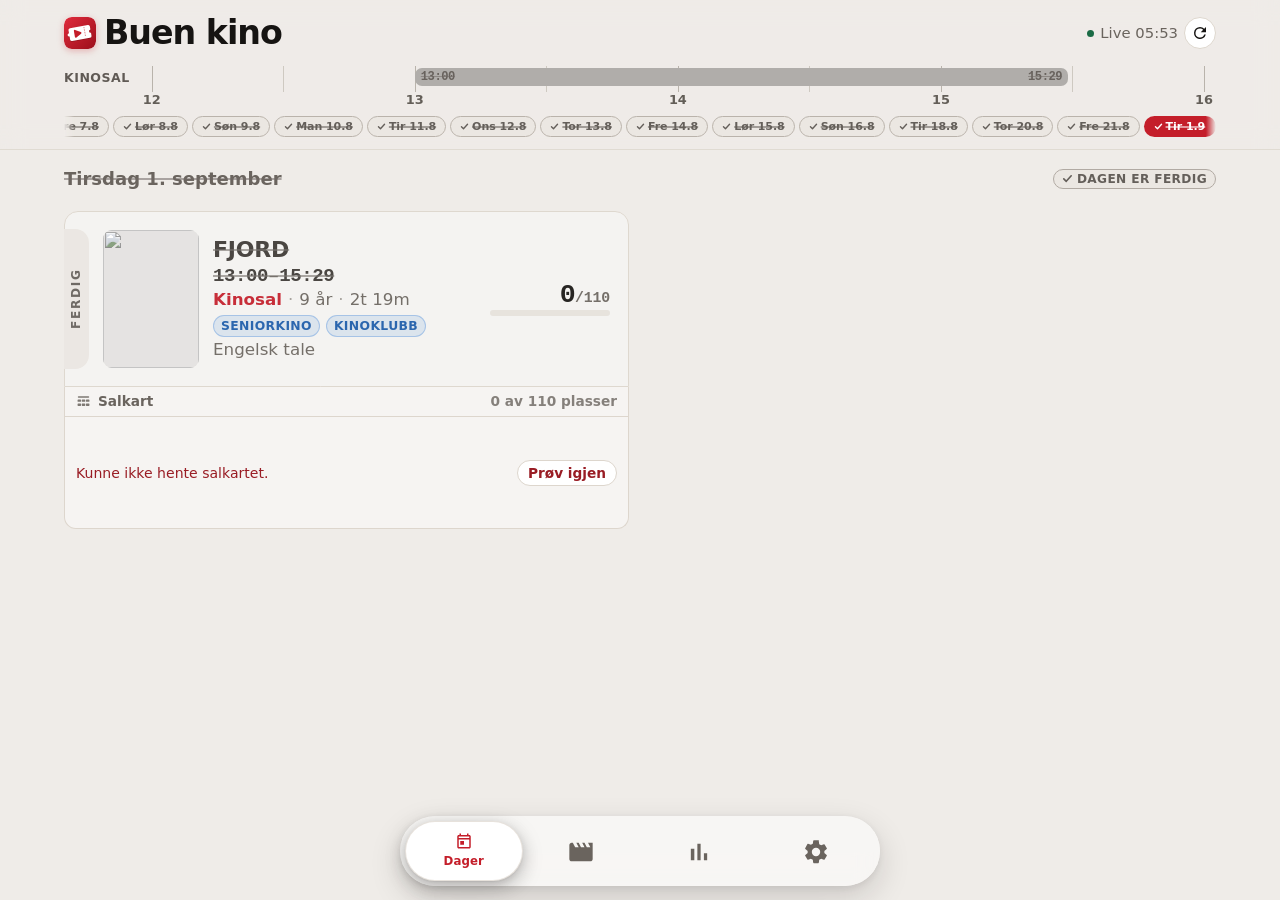
==== commit 2ea820c4: "Fit both clocks on every timeline bar Scale the header strip from the day's shortest show (~96px) so" ====
--- a/index.html
+++ b/index.html
@@ -21,7 +21,7 @@
     <meta property="og:image" content="https://t3lluz.github.io/Cinema-Info/icons/icon-512.png" />
     <meta name="twitter:card" content="summary" />
     <title>Buen kino</title>
-    <link rel="stylesheet" href="styles.css?v=130" />
+    <link rel="stylesheet" href="styles.css?v=131" />
     <script>
       // Paint the saved theme before the first frame, so a dark visitor
       // never sees a light flash. "system"/unset follows the device.
@@ -177,6 +177,6 @@
       </div>
     </nav>
 
-    <script src="app.js?v=98" type="module"></script>
+    <script src="app.js?v=99" type="module"></script>
   </body>
 </html>
--- a/styles.css
+++ b/styles.css
@@ -536,10 +536,12 @@
 }
 
 /* —— Header timeline ——
-   Flat, compact schedule strip: start left, end right; title lives in the tip. */
+   Solid squircle bars: start left, end right; title lives in the tip.
+   JS sizes the canvas from the day's shortest show so both clocks fit,
+   then scrolls sideways when the day is denser than the viewport. */
 .timeline {
   display: grid;
-  grid-template-columns: auto 1fr;
+  grid-template-columns: auto minmax(0, 1fr);
   gap: 10px;
   align-items: stretch;
   /* Only set vertical margin — horizontal auto centering comes from .top > *. */
@@ -598,6 +600,39 @@
   }
 }
 
+.tl-scroller {
+  min-width: 0;
+  overflow: visible;
+  scroll-padding-inline: 12px;
+}
+
+.tl-scroller.is-scrollable {
+  overflow-x: auto;
+  overscroll-behavior-x: contain;
+  -webkit-overflow-scrolling: touch;
+  scrollbar-width: none;
+  mask-image: linear-gradient(
+    to right,
+    transparent,
+    #000 10px,
+    #000 calc(100% - 10px),
+    transparent
+  );
+}
+
+.tl-scroller.is-scrollable::-webkit-scrollbar {
+  display: none;
+}
+
+/* Inset canvas: hour labels at 0%/100% keep their full width, and the
+   first/last bars aren't flush against the scroller clip. Absolute
+   children (bars, marks, now) share this same box so they stay aligned. */
+.tl-canvas {
+  position: relative;
+  margin: 0 12px;
+  min-width: 0;
+}
+
 .tl-area {
   position: relative;
   min-width: 0;
@@ -646,21 +681,20 @@
   top: 2px;
   bottom: 2px;
   border: 0;
-  border-radius: 999px;
-  background: color-mix(in srgb, var(--accent) 78%, transparent);
+  border-radius: 7px;
+  background: var(--accent);
   color: #fff;
   display: flex;
   align-items: center;
   justify-content: space-between;
-  gap: 6px;
-  padding: 0 7px;
+  gap: 4px;
+  padding: 0 6px;
   overflow: hidden;
   white-space: nowrap;
   cursor: pointer;
   -webkit-tap-highlight-color: transparent;
   font: inherit;
   text-align: left;
-  container-type: inline-size;
   transition:
     left 0.4s cubic-bezier(0.3, 0.75, 0.25, 1),
     width 0.4s cubic-bezier(0.3, 0.75, 0.25, 1),
@@ -707,33 +741,20 @@
   flex: 0 0 auto;
   font-family: var(--mono);
   font-size: 0.58rem;
-  font-weight: 700;
+  font-weight: 800;
   font-variant-numeric: tabular-nums;
-  letter-spacing: -0.03em;
+  letter-spacing: -0.04em;
   line-height: 1;
 }
 
 .tl-block-end {
   margin-left: auto;
   text-align: right;
-  opacity: 0.9;
-}
-
-/* Very short bars: keep only the start clock, centered. */
-@container (max-width: 52px) {
-  .tl-block-end {
-    display: none;
-  }
-
-  .tl-block {
-    justify-content: center;
-    padding: 0 4px;
-  }
 }
 
 .tl-block.done {
-  background: color-mix(in srgb, var(--done) 28%, transparent);
-  color: color-mix(in srgb, var(--done) 82%, var(--ink));
+  background: color-mix(in srgb, var(--done) 55%, var(--surface));
+  color: color-mix(in srgb, var(--done) 92%, var(--ink));
 }
 
 .tl-block.done .tl-block-start,
@@ -744,12 +765,12 @@
 }
 
 .tl-block.live {
-  background: color-mix(in srgb, var(--ok) 78%, transparent);
+  background: var(--ok);
   color: #fff;
 }
 
 .tl-block.soon {
-  background: color-mix(in srgb, var(--warn) 78%, transparent);
+  background: var(--warn);
   color: #fff;
 }
 
@@ -768,21 +789,21 @@
 
 /* Estimated end: outline instead of a busy stripe fill. */
 .tl-block.estimated {
-  background: color-mix(in srgb, var(--accent) 16%, var(--surface));
-  color: color-mix(in srgb, var(--accent) 78%, var(--ink));
-  box-shadow: inset 0 0 0 1.5px color-mix(in srgb, var(--accent) 55%, transparent);
+  background: color-mix(in srgb, var(--accent) 22%, var(--surface));
+  color: color-mix(in srgb, var(--accent) 82%, var(--ink));
+  box-shadow: inset 0 0 0 1.5px color-mix(in srgb, var(--accent) 60%, transparent);
 }
 
 .tl-block.estimated.live {
-  background: color-mix(in srgb, var(--ok) 18%, var(--surface));
-  color: color-mix(in srgb, var(--ok) 80%, var(--ink));
-  box-shadow: inset 0 0 0 1.5px color-mix(in srgb, var(--ok) 55%, transparent);
+  background: color-mix(in srgb, var(--ok) 24%, var(--surface));
+  color: color-mix(in srgb, var(--ok) 84%, var(--ink));
+  box-shadow: inset 0 0 0 1.5px color-mix(in srgb, var(--ok) 60%, transparent);
 }
 
 .tl-block.estimated.soon {
-  background: color-mix(in srgb, var(--warn) 20%, var(--surface));
-  color: color-mix(in srgb, var(--warn) 78%, var(--ink));
-  box-shadow: inset 0 0 0 1.5px color-mix(in srgb, var(--warn) 55%, transparent);
+  background: color-mix(in srgb, var(--warn) 26%, var(--surface));
+  color: color-mix(in srgb, var(--warn) 82%, var(--ink));
+  box-shadow: inset 0 0 0 1.5px color-mix(in srgb, var(--warn) 60%, transparent);
 }
 
 .tl-now {
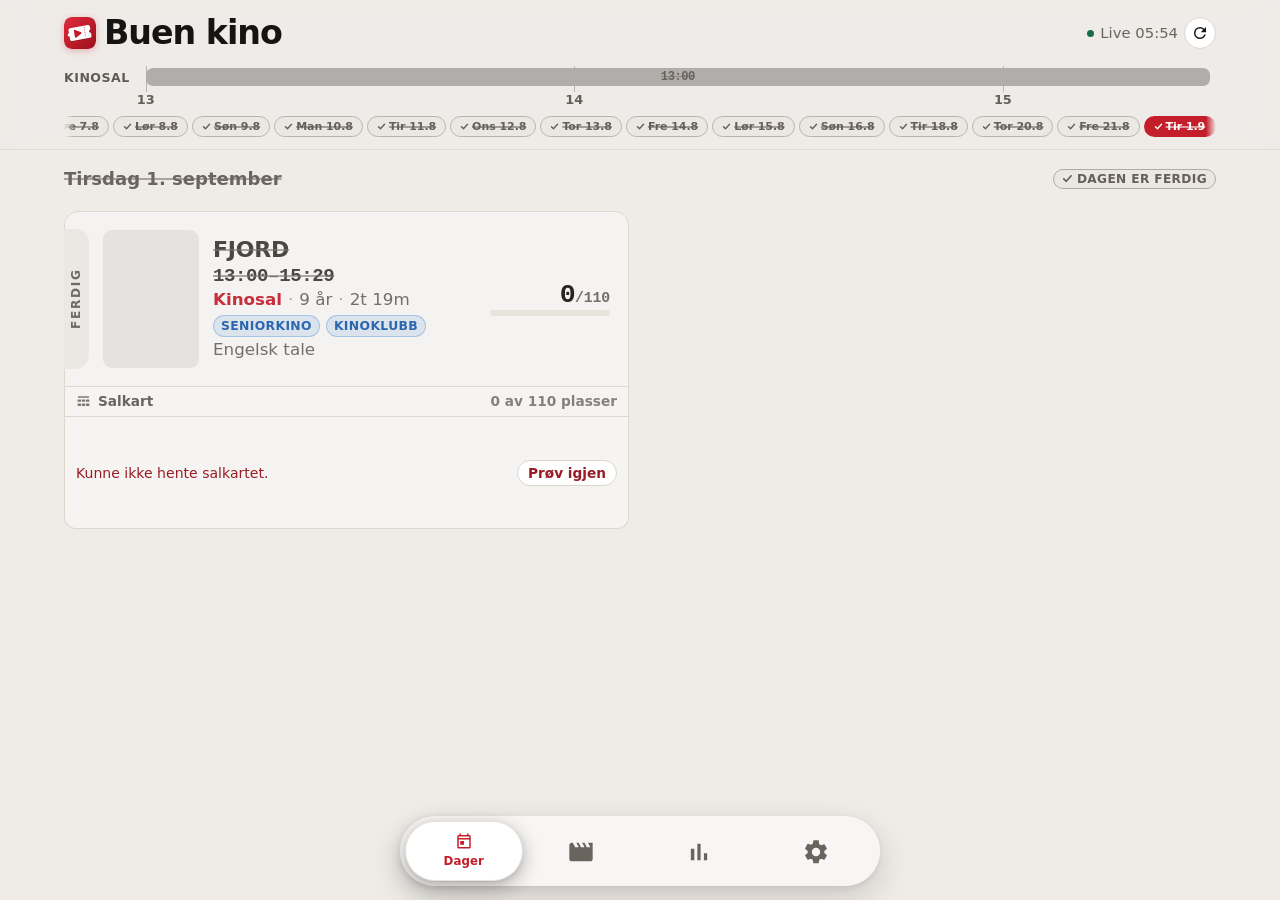
==== commit cb968f7c: "Show start-only timeline clocks with a tight day span Drop empty lead/trail hours before the first a" ====
--- a/index.html
+++ b/index.html
@@ -21,7 +21,7 @@
     <meta property="og:image" content="https://t3lluz.github.io/Cinema-Info/icons/icon-512.png" />
     <meta name="twitter:card" content="summary" />
     <title>Buen kino</title>
-    <link rel="stylesheet" href="styles.css?v=131" />
+    <link rel="stylesheet" href="styles.css?v=132" />
     <script>
       // Paint the saved theme before the first frame, so a dark visitor
       // never sees a light flash. "system"/unset follows the device.
@@ -177,6 +177,6 @@
       </div>
     </nav>
 
-    <script src="app.js?v=99" type="module"></script>
+    <script src="app.js?v=100" type="module"></script>
   </body>
 </html>
--- a/styles.css
+++ b/styles.css
@@ -536,9 +536,10 @@
 }
 
 /* —— Header timeline ——
-   Solid squircle bars: start left, end right; title lives in the tip.
-   JS sizes the canvas from the day's shortest show so both clocks fit,
-   then scrolls sideways when the day is denser than the viewport. */
+   Solid squircle bars with a bold start clock (end time lives in the tip).
+   Span is first show → last show — no empty lead/trail. JS sizes the
+   canvas from the shortest show so the start clock fits, then scrolls
+   sideways when the day is denser than the viewport. */
 .timeline {
   display: grid;
   grid-template-columns: auto minmax(0, 1fr);
@@ -603,7 +604,7 @@
 .tl-scroller {
   min-width: 0;
   overflow: visible;
-  scroll-padding-inline: 12px;
+  scroll-padding-inline: 6px;
 }
 
 .tl-scroller.is-scrollable {
@@ -614,8 +615,8 @@
   mask-image: linear-gradient(
     to right,
     transparent,
-    #000 10px,
-    #000 calc(100% - 10px),
+    #000 8px,
+    #000 calc(100% - 8px),
     transparent
   );
 }
@@ -624,12 +625,11 @@
   display: none;
 }
 
-/* Inset canvas: hour labels at 0%/100% keep their full width, and the
-   first/last bars aren't flush against the scroller clip. Absolute
+/* Inset canvas: a thin pad so edge hour labels aren't clipped. Absolute
    children (bars, marks, now) share this same box so they stay aligned. */
 .tl-canvas {
   position: relative;
-  margin: 0 12px;
+  margin: 0 6px;
   min-width: 0;
 }
 
@@ -686,15 +686,15 @@
   color: #fff;
   display: flex;
   align-items: center;
-  justify-content: space-between;
-  gap: 4px;
-  padding: 0 6px;
+  justify-content: center;
+  gap: 0;
+  padding: 0 5px;
   overflow: hidden;
   white-space: nowrap;
   cursor: pointer;
   -webkit-tap-highlight-color: transparent;
   font: inherit;
-  text-align: left;
+  text-align: center;
   transition:
     left 0.4s cubic-bezier(0.3, 0.75, 0.25, 1),
     width 0.4s cubic-bezier(0.3, 0.75, 0.25, 1),
@@ -712,9 +712,7 @@
 }
 
 .tl-block:not(.done):not(.estimated):not(.live):not(.soon) .tl-block-start,
-.tl-block:not(.done):not(.estimated):not(.live):not(.soon) .tl-block-end,
-.tl-block.upcoming .tl-block-start,
-.tl-block.upcoming .tl-block-end {
+.tl-block.upcoming .tl-block-start {
   color: #fff;
 }
 
@@ -736,8 +734,7 @@
   pointer-events: none;
 }
 
-.tl-block-start,
-.tl-block-end {
+.tl-block-start {
   flex: 0 0 auto;
   font-family: var(--mono);
   font-size: 0.58rem;
@@ -747,18 +744,12 @@
   line-height: 1;
 }
 
-.tl-block-end {
-  margin-left: auto;
-  text-align: right;
-}
-
 .tl-block.done {
   background: color-mix(in srgb, var(--done) 55%, var(--surface));
   color: color-mix(in srgb, var(--done) 92%, var(--ink));
 }
 
-.tl-block.done .tl-block-start,
-.tl-block.done .tl-block-end {
+.tl-block.done .tl-block-start {
   text-decoration: line-through;
   text-decoration-thickness: 1px;
   text-decoration-color: color-mix(in srgb, var(--done) 55%, transparent);
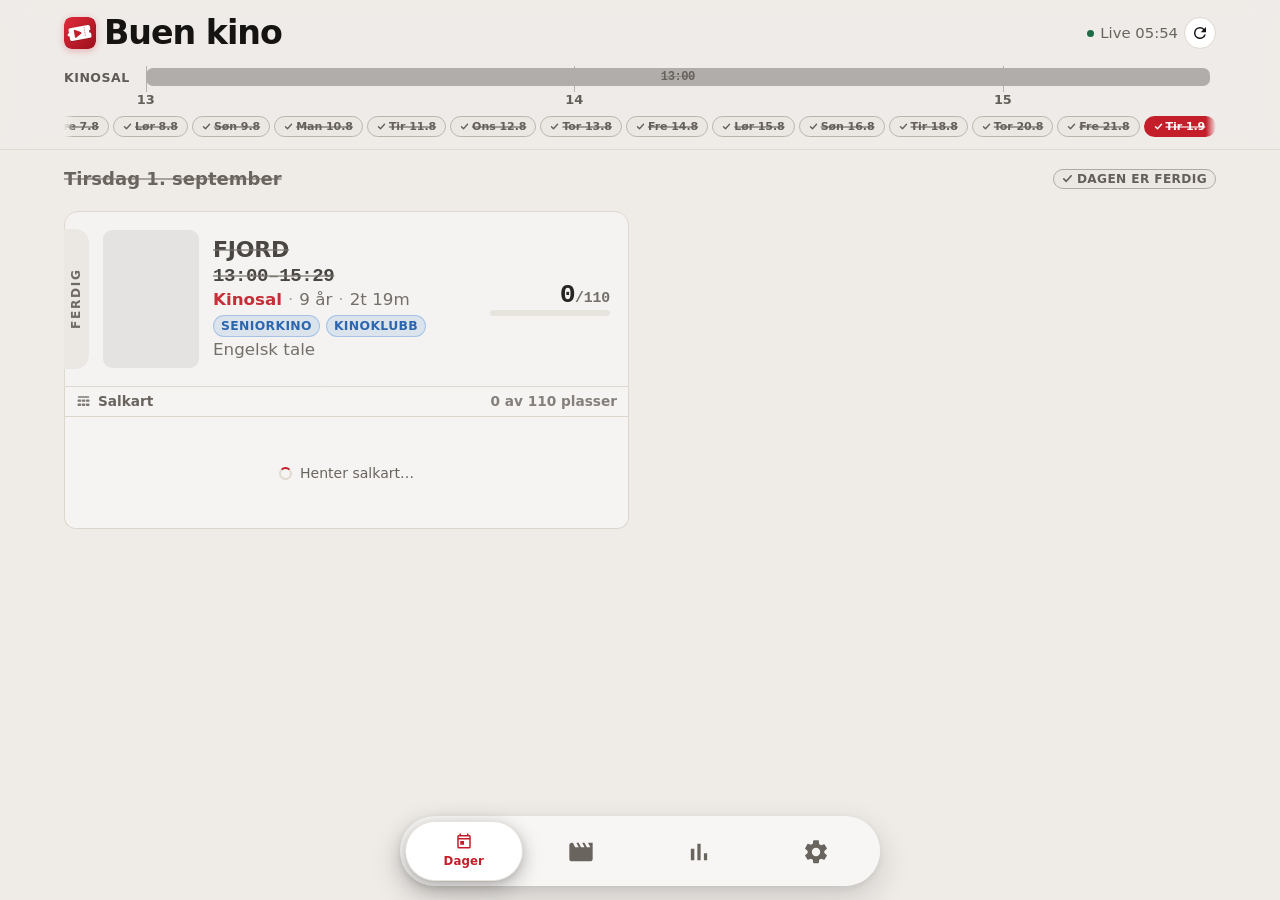
==== commit 659f9ea0: "Drop leftover timeline end-clock desktop CSS Co-authored-by: T3lluz  <T3lluz@users.noreply.github.co" ====
--- a/index.html
+++ b/index.html
@@ -21,7 +21,7 @@
     <meta property="og:image" content="https://t3lluz.github.io/Cinema-Info/icons/icon-512.png" />
     <meta name="twitter:card" content="summary" />
     <title>Buen kino</title>
-    <link rel="stylesheet" href="styles.css?v=132" />
+    <link rel="stylesheet" href="styles.css?v=133" />
     <script>
       // Paint the saved theme before the first frame, so a dark visitor
       // never sees a light flash. "system"/unset follows the device.
